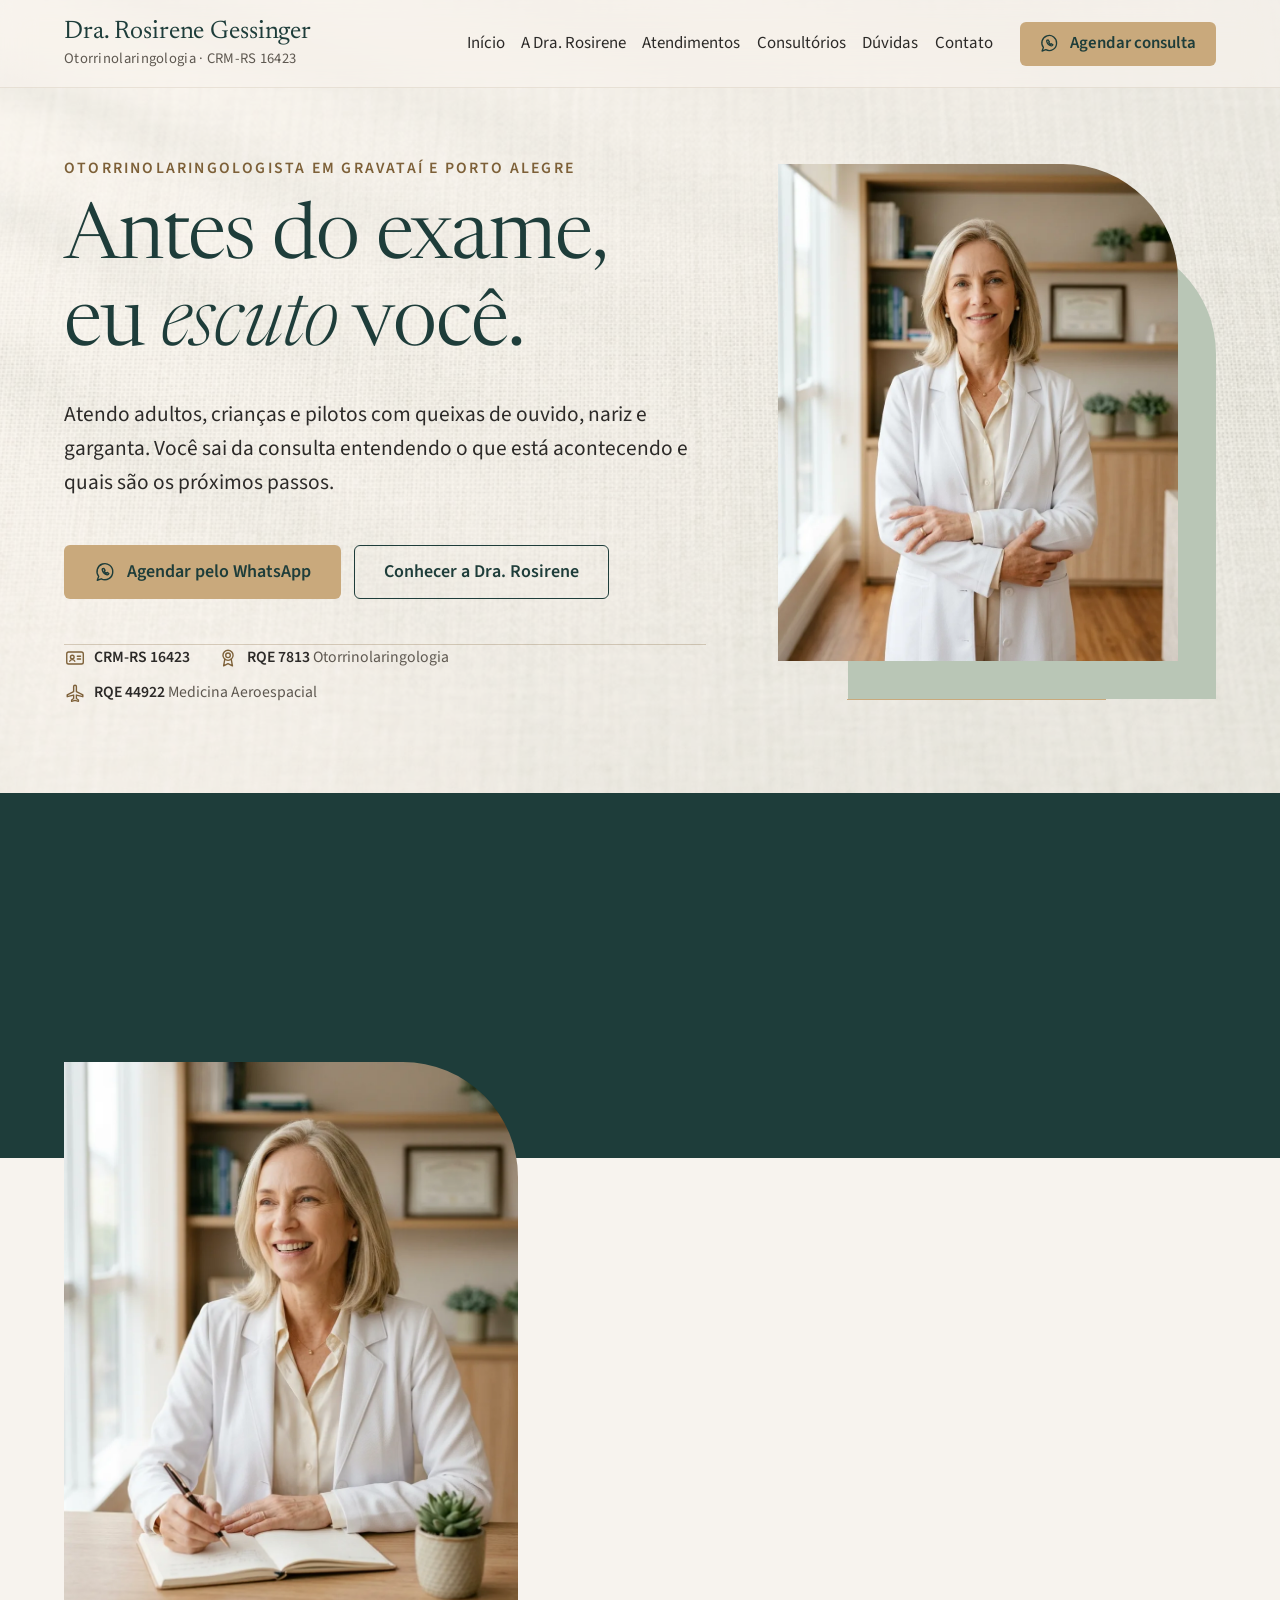
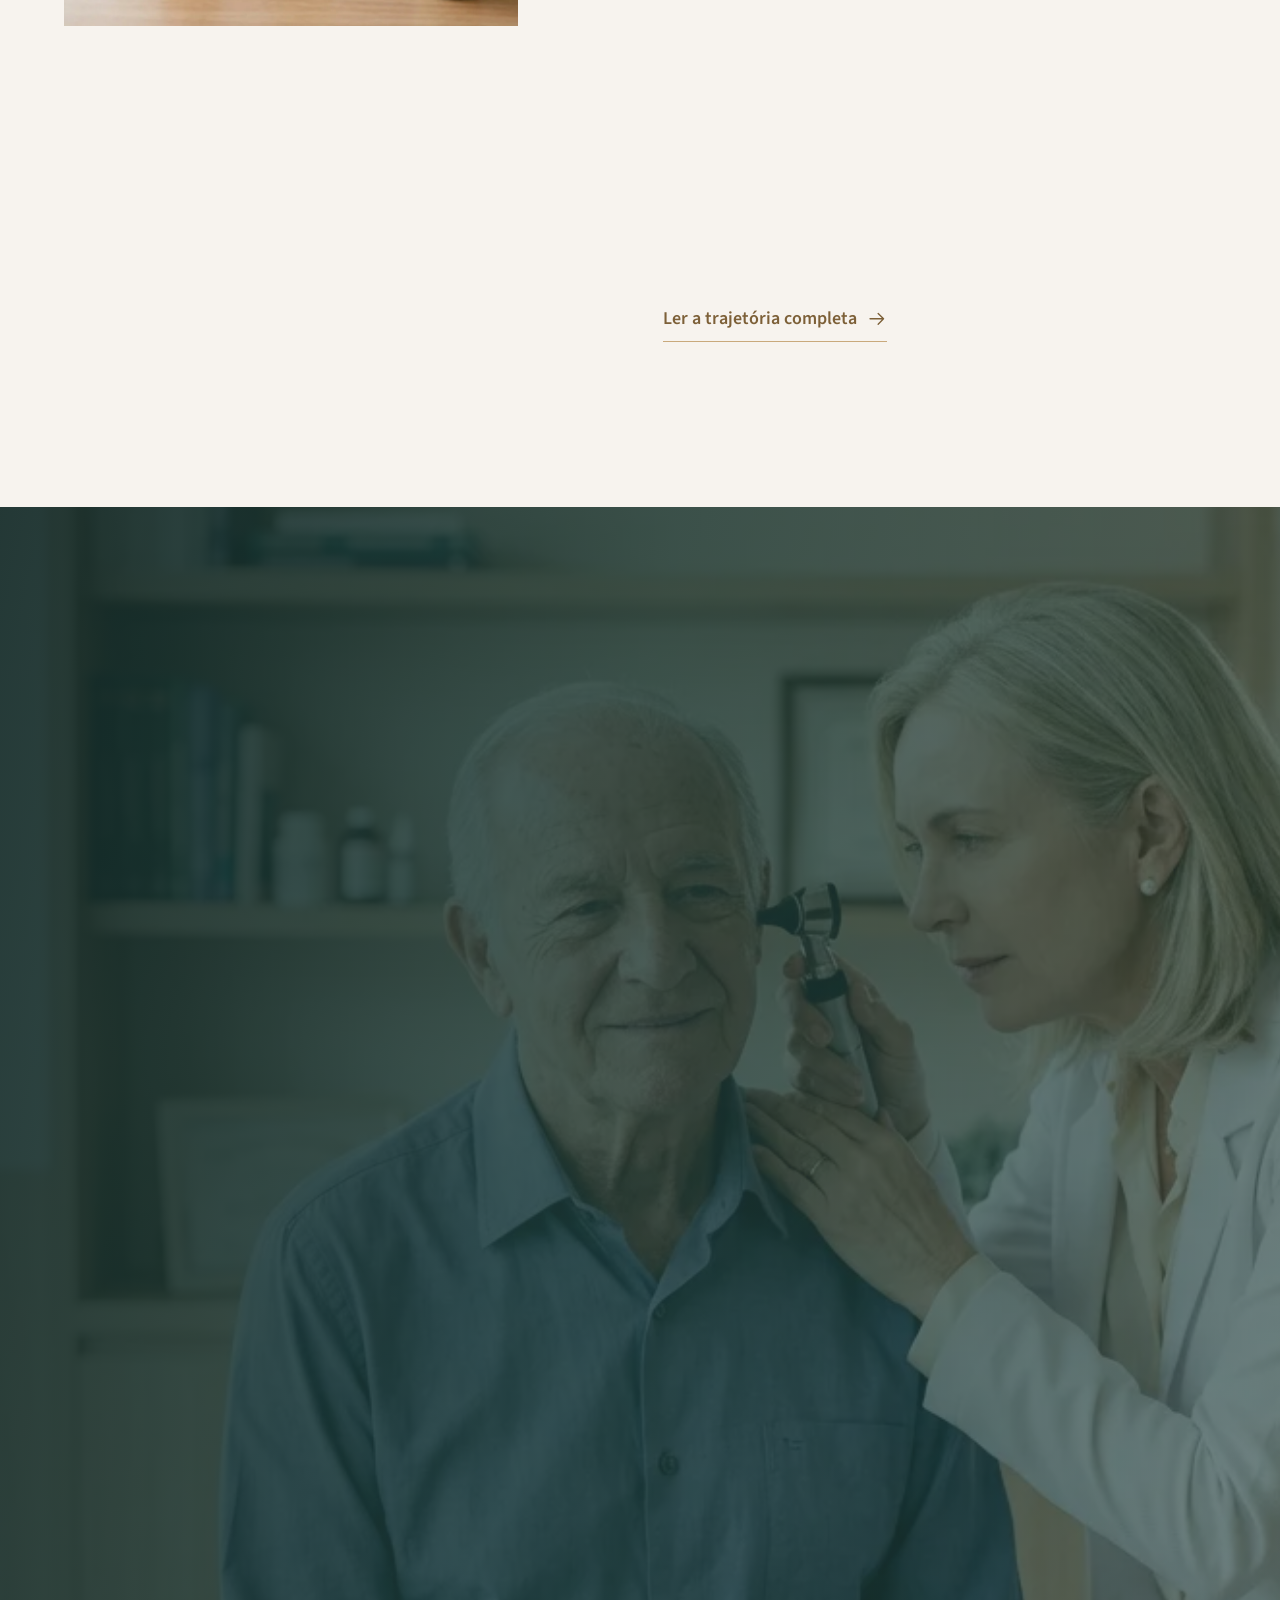
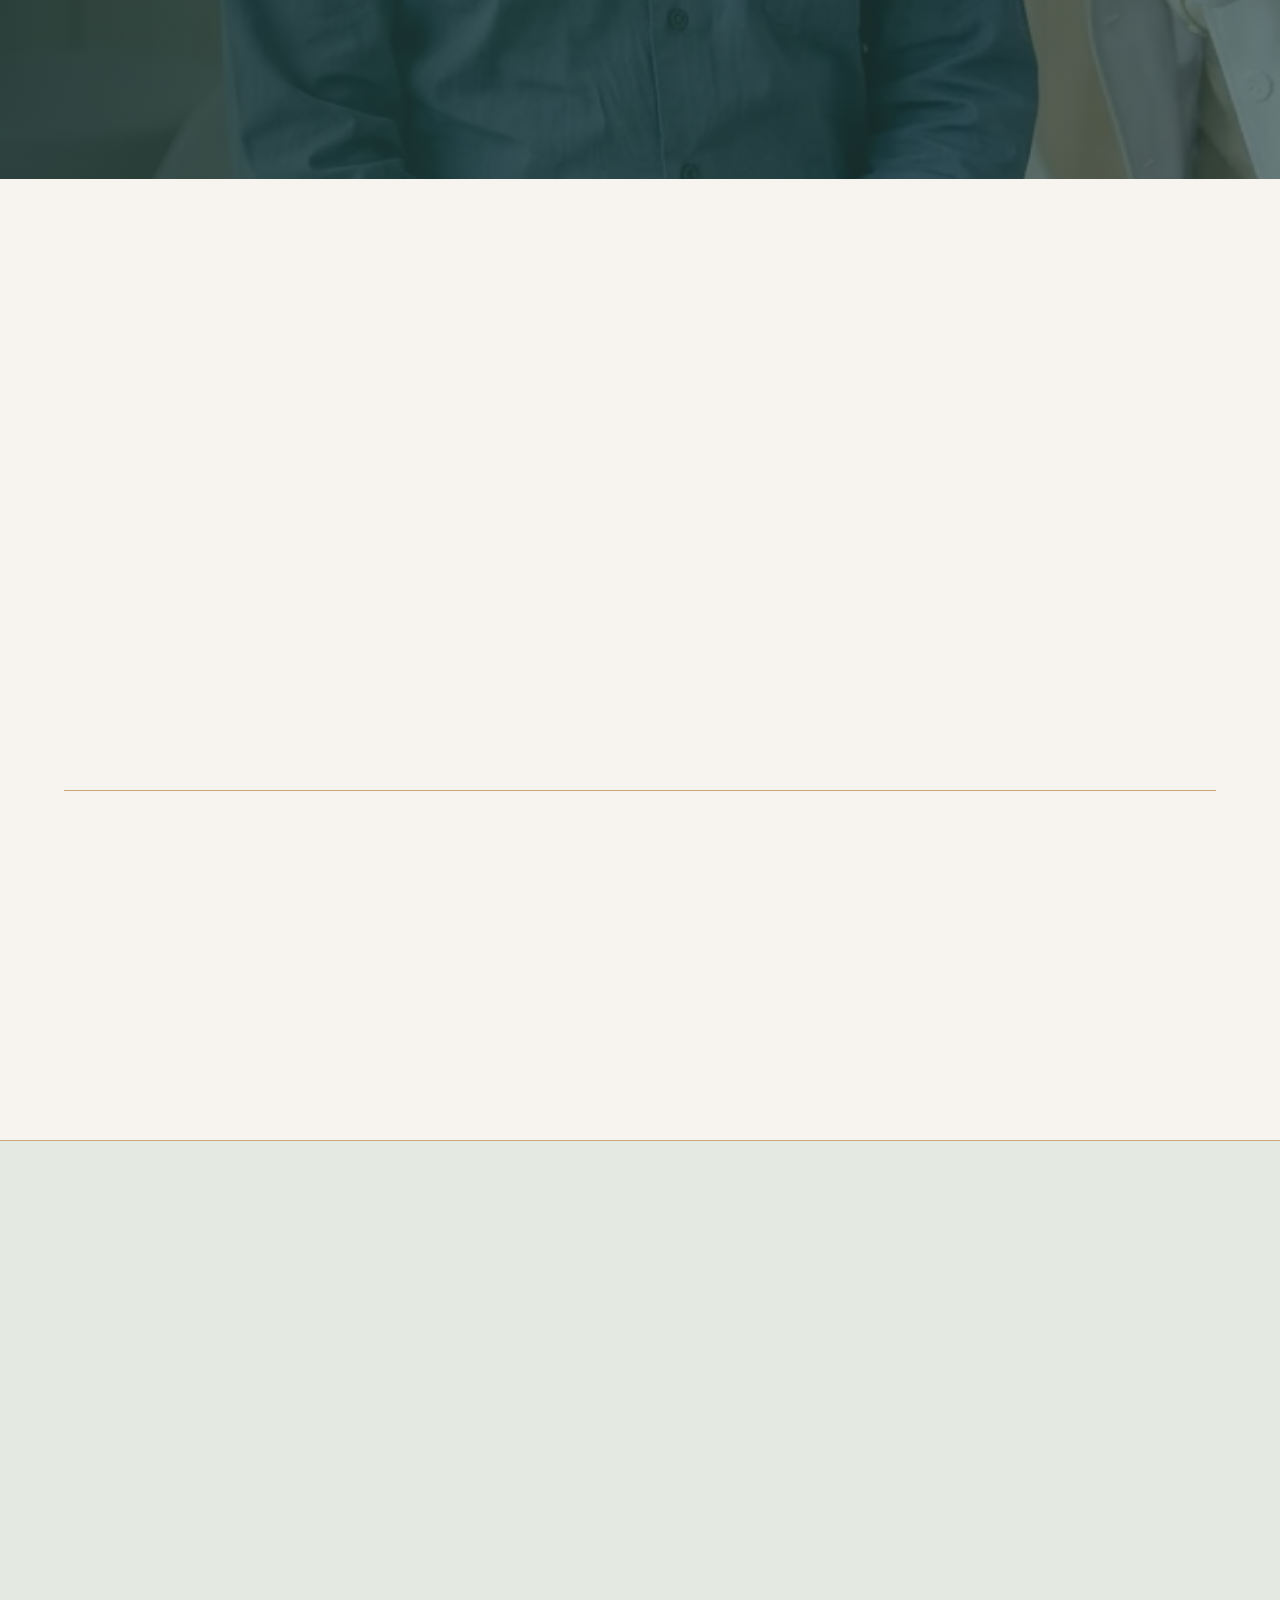
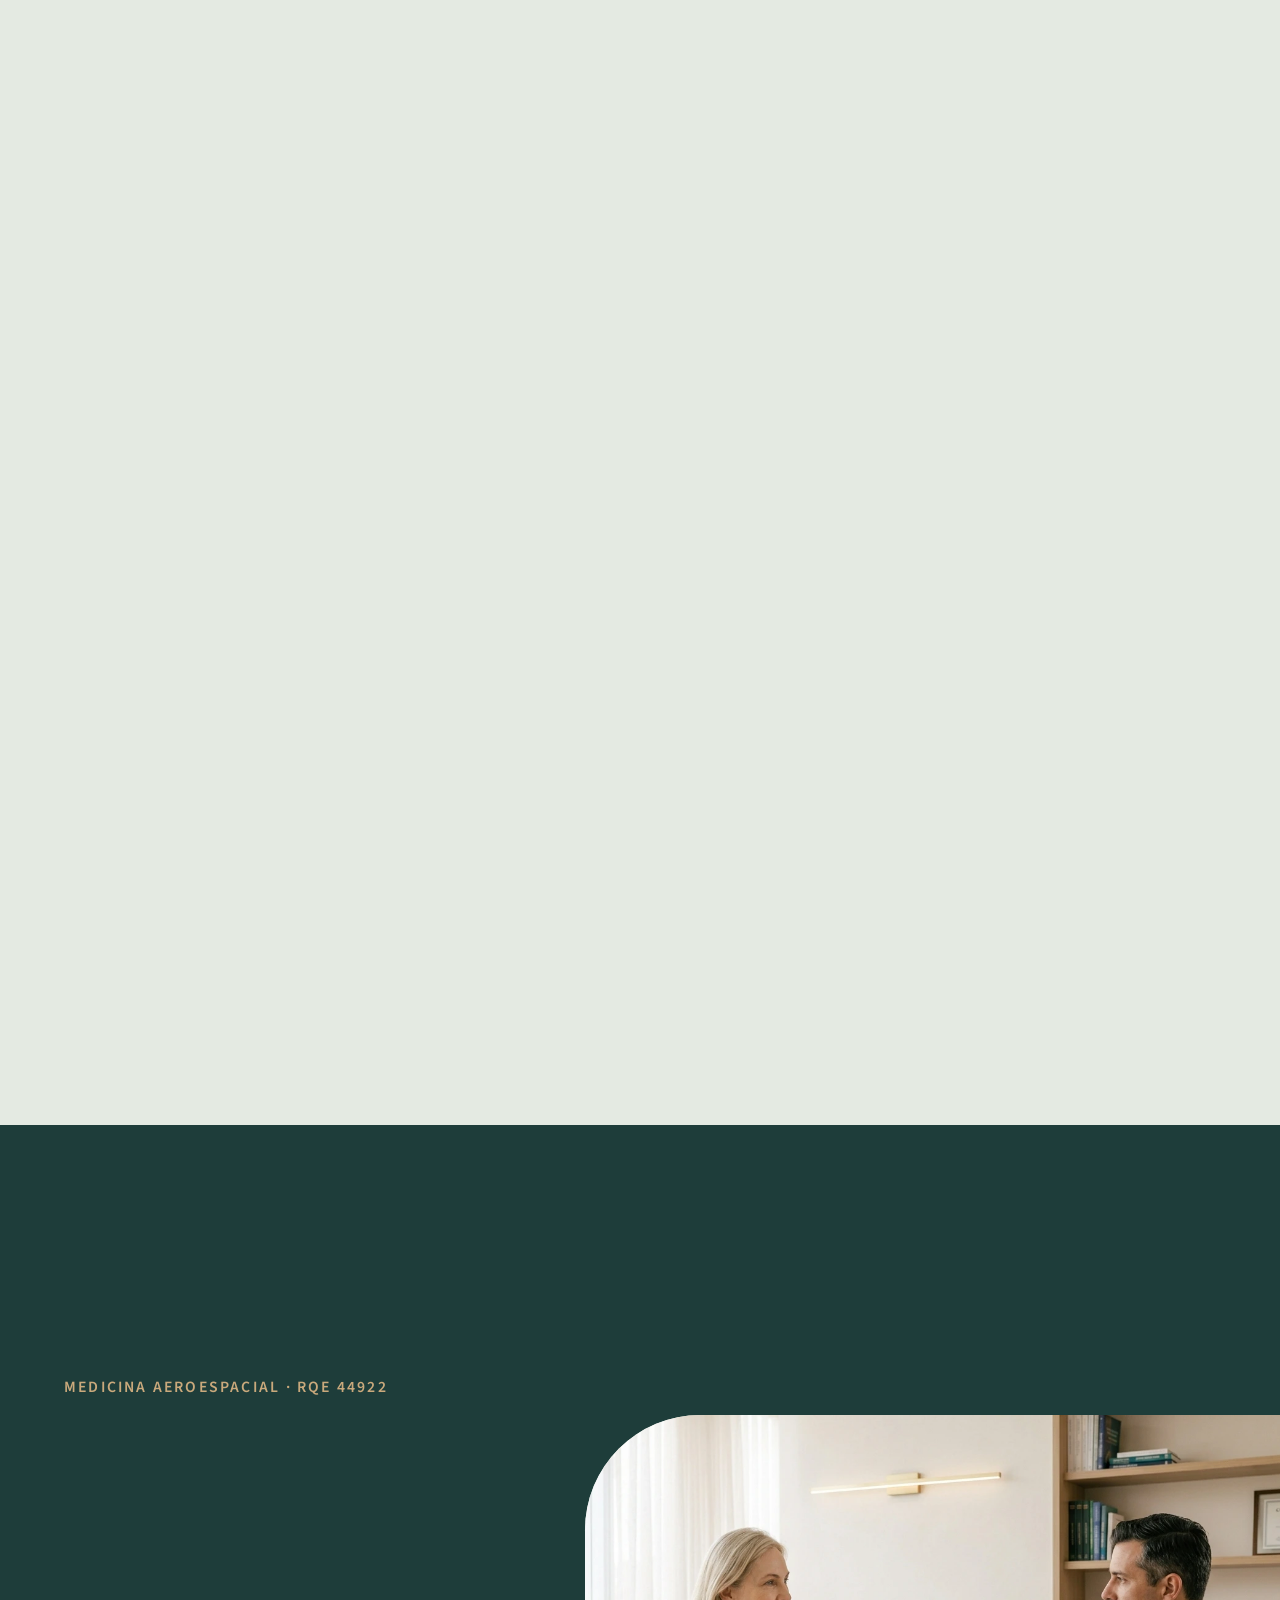
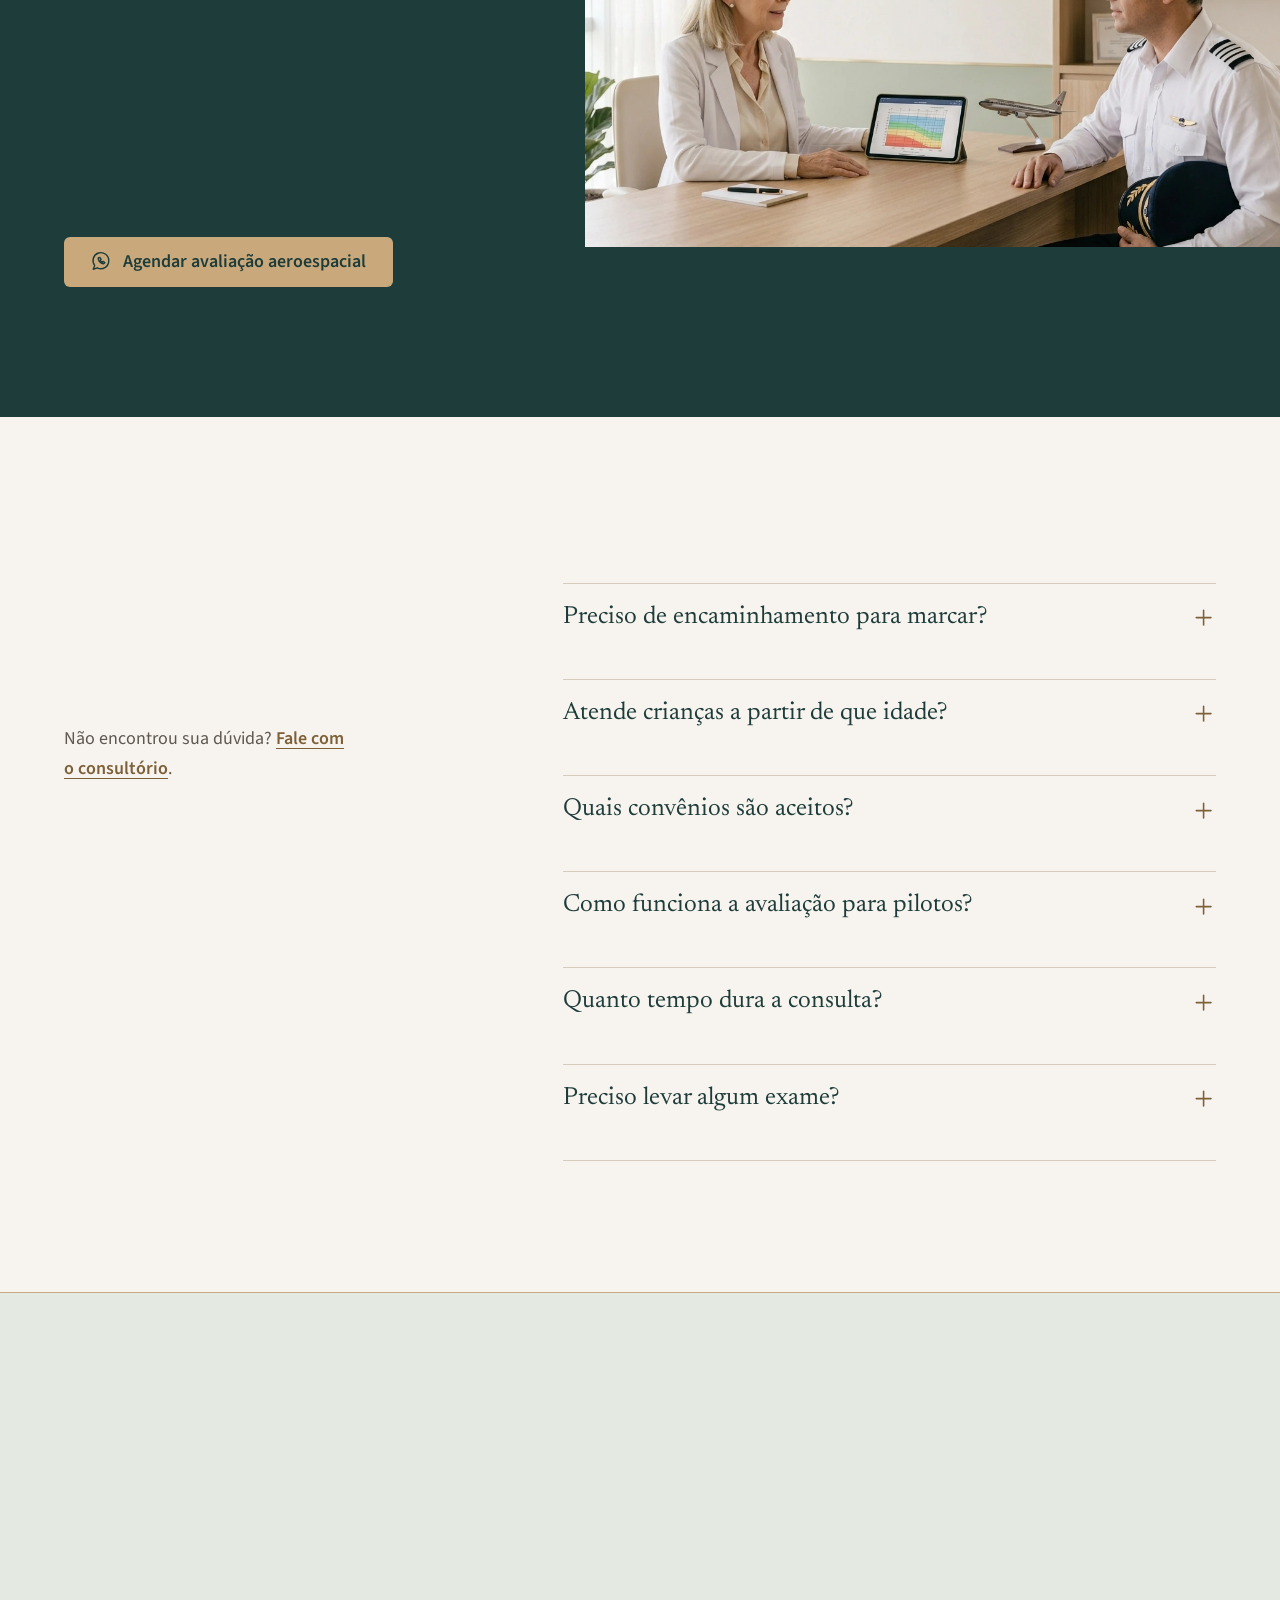
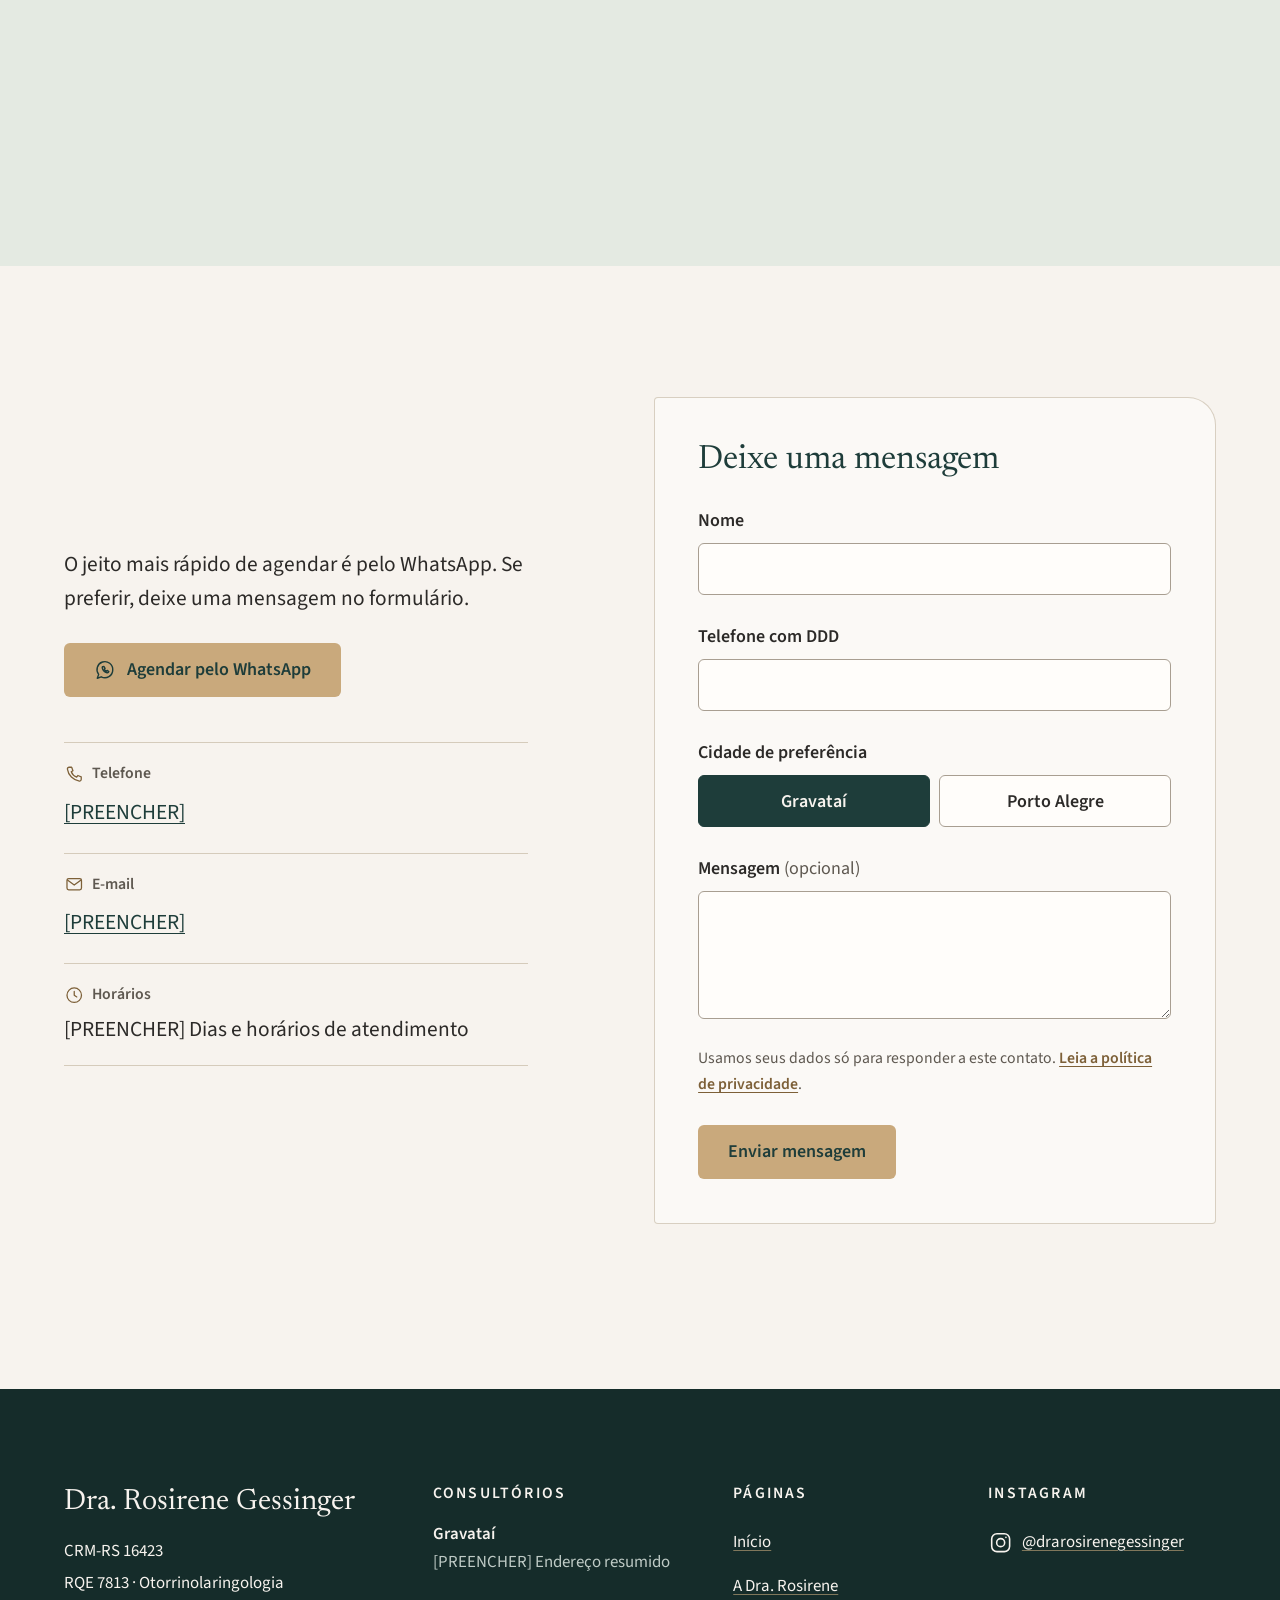
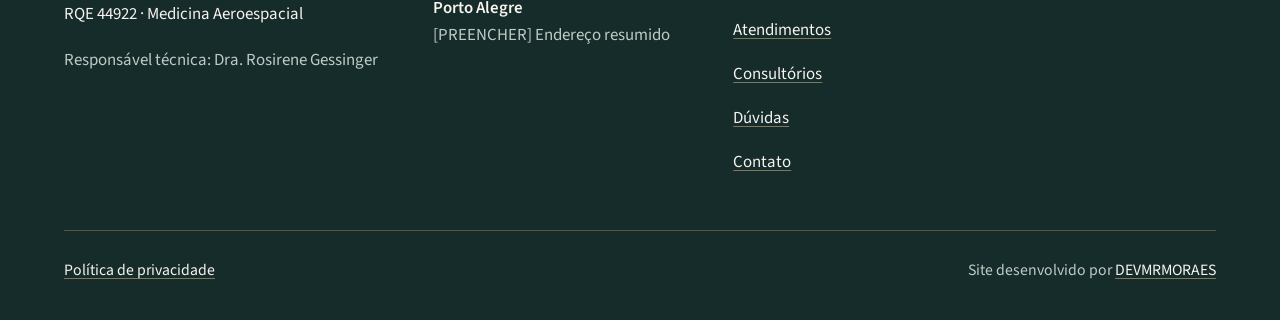
==== index.html @ 9854fa16 "fase 2: home completa sem efeitos Co-Authored-By: Claude Opus 5.5 <noreply@anthropic.com>" ====
<!doctype html>
<html lang="pt-BR">
<head>
  <meta charset="utf-8">
  <meta name="viewport" content="width=device-width, initial-scale=1">
  <title>Dra. Rosirene Gessinger, otorrino em Gravataí e Porto Alegre</title>
  <meta name="description" content="Otorrinolaringologista em Gravataí e Porto Alegre. Atendo adultos e crianças com queixas de ouvido, nariz e garganta, além de pilotos. CRM-RS 16423.">
  <link rel="canonical" href="https://[PREENCHER-DOMINIO]/">
  <meta name="theme-color" content="#1E3D3A">

  <meta property="og:type" content="website">
  <meta property="og:locale" content="pt_BR">
  <meta property="og:site_name" content="Dra. Rosirene Gessinger">
  <meta property="og:title" content="Dra. Rosirene Gessinger, otorrinolaringologista">
  <meta property="og:description" content="Consultórios em Gravataí e Porto Alegre. Adultos, crianças e avaliação de pilotos e tripulantes.">
  <meta property="og:url" content="https://[PREENCHER-DOMINIO]/">
  <meta property="og:image" content="https://[PREENCHER-DOMINIO]/assets/img/og-image.jpg">
  <meta property="og:image:width" content="1424">
  <meta property="og:image:height" content="752">
  <meta name="twitter:card" content="summary_large_image">

  <link rel="icon" href="assets/img/favicon.svg" type="image/svg+xml">

  <link rel="preconnect" href="https://fonts.googleapis.com">
  <link rel="preconnect" href="https://fonts.gstatic.com" crossorigin>
  <link rel="stylesheet" href="https://fonts.googleapis.com/css2?family=Newsreader:ital,opsz,wght@0,6..72,300..500;1,6..72,300..500&family=Source+Sans+3:wght@400;600&display=swap">

  <link rel="preload" as="image" href="assets/img/hero-dra.webp" type="image/webp" fetchpriority="high">

  <link rel="stylesheet" href="assets/css/tokens.css">
  <link rel="stylesheet" href="assets/css/base.css">
  <link rel="stylesheet" href="assets/css/components.css">
  <link rel="stylesheet" href="assets/css/pages.css">

  <script>document.documentElement.classList.add('js');</script>
  <script src="assets/js/main.js" defer></script>
  <script src="assets/js/effects.js" defer></script>

  <script type="application/ld+json">
  {
    "@context": "https://schema.org",
    "@type": "Physician",
    "name": "Dra. Rosirene Gessinger",
    "description": "Médica otorrinolaringologista com consultórios em Gravataí e Porto Alegre (RS). Atende adultos e crianças e faz avaliação otorrinolaringológica de pilotos e tripulantes.",
    "url": "https://[PREENCHER-DOMINIO]/",
    "image": "https://[PREENCHER-DOMINIO]/assets/img/og-image.jpg",
    "telephone": "[PREENCHER]",
    "medicalSpecialty": "https://schema.org/Otolaryngologic",
    "knowsAbout": ["Otorrinolaringologia", "Medicina Aeroespacial"],
    "identifier": [
      { "@type": "PropertyValue", "propertyID": "CRM-RS", "value": "16423" },
      { "@type": "PropertyValue", "propertyID": "RQE Otorrinolaringologia", "value": "7813" },
      { "@type": "PropertyValue", "propertyID": "RQE Medicina Aeroespacial", "value": "44922" }
    ],
    "address": [
      {
        "@type": "PostalAddress",
        "streetAddress": "[PREENCHER]",
        "addressLocality": "Gravataí",
        "addressRegion": "RS",
        "postalCode": "[PREENCHER]",
        "addressCountry": "BR"
      },
      {
        "@type": "PostalAddress",
        "streetAddress": "[PREENCHER]",
        "addressLocality": "Porto Alegre",
        "addressRegion": "RS",
        "postalCode": "[PREENCHER]",
        "addressCountry": "BR"
      }
    ],
    "sameAs": ["https://www.instagram.com/drarosirenegessinger/"]
  }
  </script>
</head>
<body>
  <svg xmlns="http://www.w3.org/2000/svg" hidden>
    <symbol id="i-whatsapp" viewBox="0 0 24 24"><path d="M20 11.6a8.4 8.4 0 0 1-12.3 7.4L3.5 20.5l1.5-4.1A8.4 8.4 0 1 1 20 11.6Z"/><path d="M9.3 8.1c-.4.3-.6.9-.5 1.4.5 2.4 2.7 4.6 5.1 5.1.5.1 1.1-.1 1.4-.5l.5-.6-1.8-1.3-.9.7a3.8 3.8 0 0 1-2-2l.7-.9L10.5 8Z"/></symbol>
    <symbol id="i-arrow" viewBox="0 0 24 24"><path d="M4.5 12h15M13.5 6l6 6-6 6"/></symbol>
    <symbol id="i-arrow-up" viewBox="0 0 24 24"><path d="M12 19.5v-15M6 10.5l6-6 6 6"/></symbol>
    <symbol id="i-menu" viewBox="0 0 24 24"><path d="M3.5 8.5h17M3.5 15.5h17"/></symbol>
    <symbol id="i-close" viewBox="0 0 24 24"><path d="M6 6l12 12M18 6 6 18"/></symbol>
    <symbol id="i-plus" viewBox="0 0 24 24"><path d="M12 5v14M5 12h14"/></symbol>
    <symbol id="i-pin" viewBox="0 0 24 24"><path d="M12 21s-6.5-5.8-6.5-11A6.5 6.5 0 0 1 18.5 10c0 5.2-6.5 11-6.5 11Z"/><circle cx="12" cy="10" r="2.3"/></symbol>
    <symbol id="i-clock" viewBox="0 0 24 24"><circle cx="12" cy="12" r="8.5"/><path d="M12 7.5V12l3 2"/></symbol>
    <symbol id="i-phone" viewBox="0 0 24 24"><path d="M6 3.8h3l1.5 4-2 1.4a11 11 0 0 0 6.3 6.3l1.4-2 4 1.5v3a2 2 0 0 1-2.2 2A16.5 16.5 0 0 1 4 6a2 2 0 0 1 2-2.2Z"/></symbol>
    <symbol id="i-mail" viewBox="0 0 24 24"><rect x="3.5" y="5.5" width="17" height="13" rx="2"/><path d="m4 7 8 6 8-6"/></symbol>
    <symbol id="i-instagram" viewBox="0 0 24 24"><rect x="3.5" y="3.5" width="17" height="17" rx="5"/><circle cx="12" cy="12" r="3.8"/><path d="M17 7h.01"/></symbol>
    <symbol id="i-id" viewBox="0 0 24 24"><rect x="3" y="5.5" width="18" height="13" rx="2"/><circle cx="9" cy="11" r="2"/><path d="M6.2 15.5c.6-1.2 1.6-1.8 2.8-1.8s2.2.6 2.8 1.8M14.5 10h3.5M14.5 13h3.5"/></symbol>
    <symbol id="i-seal" viewBox="0 0 24 24"><circle cx="12" cy="9" r="5.5"/><circle cx="12" cy="9" r="2.5"/><path d="m8.5 13.3-1.3 7.2 4.8-2.4 4.8 2.4-1.3-7.2"/></symbol>
    <symbol id="i-plane" viewBox="0 0 24 24"><path d="M10.5 10.5V5a1.5 1.5 0 0 1 3 0v5.5l7 3.5v2l-7-1.8v3.8l2.2 1.6V21L12 20l-3.7 1v-1.4l2.2-1.6v-3.8l-7 1.8v-2Z"/></symbol>
    <symbol id="i-adult" viewBox="0 0 24 24"><path d="M15 3.5a6.5 6.5 0 0 0-6.5 6.5v.6L6.5 14h2v2.8a2 2 0 0 0 2 2h2v2"/><path d="M15 3.5a6 6 0 0 1 3.5 10.8v6.2"/><path d="M11.5 12.2c.6.4 1.3.4 1.8 0"/></symbol>
    <symbol id="i-child" viewBox="0 0 24 24"><circle cx="9" cy="8.5" r="3"/><path d="M3.8 20.5c0-3.2 2.3-5.7 5.2-5.7s5.2 2.5 5.2 5.7"/><path d="M17.5 4.2a2.6 2.6 0 0 1 2.6 2.6c0 1.9-2.6 3.9-2.6 3.9s-2.6-2-2.6-3.9a2.6 2.6 0 0 1 2.6-2.6Z"/><path d="M17.5 10.7c-.4 1.4.4 2.6 0 4"/></symbol>
    <symbol id="i-ear" viewBox="0 0 24 24"><path d="M7 9.5a5 5 0 0 1 10 0c0 2.6-1.7 3.7-2.7 4.7-.8.8-1.1 1.6-1.1 2.6a3 3 0 0 1-5.4 1.8"/><path d="M9.7 10a2.3 2.3 0 0 1 4.6 0c0 1.1-.9 1.6-1.6 2.1"/><path d="M19.5 7.5a7 7 0 0 1 0 5M21.3 5.8a10 10 0 0 1 0 8.4"/></symbol>
    <symbol id="i-moon" viewBox="0 0 24 24"><path d="M19.5 14.8A7.8 7.8 0 1 1 9.2 4.5a6.3 6.3 0 0 0 10.3 10.3Z"/><path d="M14.5 3.5h3.5l-3.5 4h3.5"/></symbol>
    <symbol id="i-spiral" viewBox="0 0 24 24"><path d="M12.6 12.3a.9.9 0 1 0-1.2-1 2.4 2.4 0 1 0 3.1-2.6 4.3 4.3 0 1 0 3.3 5.4 6.6 6.6 0 1 1-6.2-8.8"/></symbol>
    <symbol id="i-check" viewBox="0 0 24 24"><path d="m5 12.5 4.5 4.5L19 7.5"/></symbol>
  </svg>

  <a class="skip-link" href="#conteudo">Pular para o conteúdo</a>

  <!-- [PREENCHER] Número do WhatsApp: troque "55DDDNUMERO" em todos os links (DDI 55 + DDD + número, só algarismos). -->
  <header class="site-header" data-header>
    <div class="container site-header__inner">
      <a class="brand" href="#inicio">
        <span class="brand__name">Dra. Rosirene Gessinger</span>
        <span class="brand__meta"><span>Otorrinolaringologia</span><span class="brand__sep"> · </span><span>CRM-RS 16423</span></span>
      </a>

      <nav class="site-nav" aria-label="Principal">
        <ul class="site-nav__list">
          <li><a class="site-nav__link" href="#inicio">Início</a></li>
          <li><a class="site-nav__link" href="#sobre">A Dra. Rosirene</a></li>
          <li><a class="site-nav__link" href="#atendimentos">Atendimentos</a></li>
          <li><a class="site-nav__link" href="#consultorios">Consultórios</a></li>
          <li><a class="site-nav__link" href="#duvidas">Dúvidas</a></li>
          <li><a class="site-nav__link" href="#contato">Contato</a></li>
        </ul>
      </nav>

      <a class="btn btn--primary btn--sm site-header__cta" href="https://wa.me/55DDDNUMERO?text=Ol%C3%A1!%20Vim%20pelo%20site%20da%20Dra.%20Rosirene%20e%20gostaria%20de%20agendar%20uma%20consulta." target="_blank" rel="noopener">
        <svg class="icon" aria-hidden="true"><use href="#i-whatsapp"/></svg>
        Agendar consulta
        <span class="visually-hidden">(abre o WhatsApp)</span>
      </a>

      <button class="menu-toggle" type="button" aria-expanded="false" aria-controls="menu-mobile" data-menu-open>
        <svg class="icon" aria-hidden="true"><use href="#i-menu"/></svg>
        <span class="menu-toggle__label">Menu</span>
      </button>
    </div>
  </header>

  <div class="mobile-menu" id="menu-mobile" role="dialog" aria-modal="true" aria-label="Menu" data-menu hidden>
    <div class="mobile-menu__overlay" data-menu-close></div>
    <div class="mobile-menu__panel glass">
      <button class="mobile-menu__close" type="button" data-menu-close>
        <svg class="icon" aria-hidden="true"><use href="#i-close"/></svg>
        <span>Fechar</span>
      </button>
      <nav aria-label="Principal no celular">
        <ul class="mobile-menu__list">
          <li><a href="#inicio">Início</a></li>
          <li><a href="#sobre">A Dra. Rosirene</a></li>
          <li><a href="#atendimentos">Atendimentos</a></li>
          <li><a href="#consultorios">Consultórios</a></li>
          <li><a href="#duvidas">Dúvidas</a></li>
          <li><a href="#contato">Contato</a></li>
        </ul>
      </nav>
      <a class="btn btn--primary mobile-menu__cta" href="https://wa.me/55DDDNUMERO?text=Ol%C3%A1!%20Vim%20pelo%20site%20da%20Dra.%20Rosirene%20e%20gostaria%20de%20agendar%20uma%20consulta." target="_blank" rel="noopener">
        <svg class="icon" aria-hidden="true"><use href="#i-whatsapp"/></svg>
        Agendar consulta
        <span class="visually-hidden">(abre o WhatsApp)</span>
      </a>
      <p class="mobile-menu__creds">CRM-RS 16423 · RQE 7813 · RQE 44922</p>
    </div>
  </div>

  <main id="conteudo">
    <section class="hero" id="inicio" data-section>
      <div class="hero__texture" data-parallax="0.08" aria-hidden="true"></div>
      <div class="container hero__grid">
        <div class="hero__text">
          <p class="eyebrow">Otorrinolaringologista em Gravataí e Porto Alegre</p>
          <h1>Antes do exame, eu <em>escuto</em> você.</h1>
          <p class="lead hero__intro">Atendo adultos, crianças e pilotos com queixas de ouvido, nariz e garganta. Você sai da consulta entendendo o que está acontecendo e quais são os próximos passos.</p>
          <div class="hero__actions">
            <a class="btn btn--primary btn--lg" href="https://wa.me/55DDDNUMERO?text=Ol%C3%A1!%20Vim%20pelo%20site%20da%20Dra.%20Rosirene%20e%20gostaria%20de%20agendar%20uma%20consulta." target="_blank" rel="noopener">
              <svg class="icon" aria-hidden="true"><use href="#i-whatsapp"/></svg>
              Agendar pelo WhatsApp
              <span class="visually-hidden">(abre o WhatsApp)</span>
            </a>
            <a class="btn btn--outline btn--lg" href="#sobre">Conhecer a Dra. Rosirene</a>
          </div>
          <ul class="credentials" aria-label="Registros profissionais">
            <li><svg class="icon" aria-hidden="true"><use href="#i-id"/></svg><span><strong>CRM-RS 16423</strong></span></li>
            <li><svg class="icon" aria-hidden="true"><use href="#i-seal"/></svg><span><strong>RQE 7813</strong> Otorrinolaringologia</span></li>
            <li><svg class="icon" aria-hidden="true"><use href="#i-plane"/></svg><span><strong>RQE 44922</strong> Medicina Aeroespacial</span></li>
          </ul>
        </div>

        <div class="hero__visual">
          <div class="hero__block" data-parallax="0.18" aria-hidden="true"></div>
          <!-- hero-dra.webp / .jpg · 928×1152 -->
          <figure class="hero__photo media" data-parallax="0.12">
            <picture>
              <source srcset="assets/img/hero-dra.webp" type="image/webp">
              <img src="assets/img/hero-dra.jpg" alt="Dra. Rosirene Gessinger de jaleco branco, braços cruzados e sorrindo, diante da estante do consultório" width="928" height="1152" fetchpriority="high" decoding="async">
            </picture>
          </figure>
        </div>
      </div>
    </section>

    <section class="trust on-dark" aria-label="A Dra. Rosirene em números">
      <ul class="container trust__list">
        <li class="trust__item reveal">
          <!-- [CONFIRMAR] anos de prática clínica -->
          <span class="trust__number" aria-hidden="true"><span data-count-to="30">30</span>+</span>
          <span class="trust__label"><span class="visually-hidden">Mais de 30 </span>anos de prática clínica</span>
        </li>
        <li class="trust__item reveal">
          <span class="trust__number">2</span>
          <span class="trust__label">consultórios, em Gravataí e Porto Alegre</span>
        </li>
        <li class="trust__item reveal">
          <span class="trust__number">2</span>
          <span class="trust__label">especialidades com RQE: Otorrinolaringologia e Medicina Aeroespacial</span>
        </li>
        <li class="trust__item reveal">
          <span class="trust__number trust__number--word">Adultos e crianças</span>
          <span class="trust__label">Atendimento em todas as idades</span>
        </li>
      </ul>
    </section>

    <section class="about" id="sobre" data-section aria-labelledby="sobre-titulo">
      <div class="container about__grid">
        <!-- sobre-dra.webp / .jpg · 928×1152 -->
        <figure class="about__photo media">
          <picture>
            <source srcset="assets/img/sobre-dra.webp" type="image/webp">
            <img src="assets/img/sobre-dra.jpg" alt="Dra. Rosirene sorrindo, sentada à mesa do consultório com um caderno aberto" width="928" height="1152" loading="lazy" decoding="async">
          </picture>
        </figure>

        <div class="about__text">
          <h2 id="sobre-titulo" class="reveal">Quem vai cuidar de <em>você</em></h2>
          <p class="reveal">Lorem ipsum dolor sit amet, consectetur adipiscing elit. Integer posuere erat a ante venenatis dapibus posuere velit aliquet. Donec ullamcorper nulla non metus auctor fringilla, vestibulum id ligula porta felis euismod semper.</p>
          <p class="reveal">Cras mattis consectetur purus sit amet fermentum. Maecenas faucibus mollis interdum. Nullam quis risus eget urna mollis ornare vel eu leo, aenean lacinia bibendum nulla sed consectetur.</p>
          <blockquote class="quote reveal">
            <p>Gosto de encerrar a consulta só quando a pessoa entendeu tudo. Se precisar, explico de novo.</p>
            <footer>Dra. Rosirene Gessinger</footer>
          </blockquote>
          <a class="link-arrow" href="sobre.html">
            Ler a trajetória completa
            <svg class="icon" aria-hidden="true"><use href="#i-arrow"/></svg>
          </a>
        </div>
      </div>
    </section>

    <section class="services on-dark" id="atendimentos" data-section aria-labelledby="atendimentos-titulo">
      <div class="services__bg" aria-hidden="true">
        <!-- consulta-atendimento.webp / .jpg · 1312×816 -->
        <picture data-parallax="0.15">
          <source srcset="assets/img/consulta-atendimento.webp" type="image/webp">
          <img src="assets/img/consulta-atendimento.jpg" alt="" width="1312" height="816" loading="lazy" decoding="async">
        </picture>
      </div>

      <div class="container services__grid">
        <header class="services__intro reveal">
          <h2 id="atendimentos-titulo">O que eu atendo</h2>
          <p class="lead">Ouvido, nariz e garganta em todas as idades, e a avaliação de quem trabalha voando.</p>
          <a class="link-arrow" href="atendimentos.html">
            Ver todos os atendimentos
            <svg class="icon" aria-hidden="true"><use href="#i-arrow"/></svg>
          </a>
        </header>

        <article class="service-card service-card--adult glass glass--strong reveal">
          <svg class="icon service-card__icon" aria-hidden="true"><use href="#i-adult"/></svg>
          <h3>Otorrinolaringologia adulto</h3>
          <p>Sinusite, rinite, garganta que inflama sempre, rouquidão que não passa.</p>
          <a class="service-card__link" href="atendimentos.html#adulto">Ler mais<span class="visually-hidden"> sobre otorrinolaringologia adulto</span></a>
        </article>

        <article class="service-card service-card--child glass glass--strong reveal">
          <svg class="icon service-card__icon" aria-hidden="true"><use href="#i-child"/></svg>
          <h3>Otorrinolaringologia infantil</h3>
          <p>Otite de repetição, adenoide, amígdalas e a criança que respira pela boca.</p>
          <a class="service-card__link" href="atendimentos.html#infantil">Ler mais<span class="visually-hidden"> sobre otorrinolaringologia infantil</span></a>
        </article>

        <article class="service-card service-card--hearing glass glass--strong reveal">
          <svg class="icon service-card__icon" aria-hidden="true"><use href="#i-ear"/></svg>
          <h3>Audição e zumbido</h3>
          <p>Quando a TV precisa ficar mais alta ou o chiado no ouvido não deixa dormir.</p>
          <a class="service-card__link" href="atendimentos.html#audicao">Ler mais<span class="visually-hidden"> sobre audição e zumbido</span></a>
        </article>

        <article class="service-card service-card--sleep glass glass--strong reveal">
          <svg class="icon service-card__icon" aria-hidden="true"><use href="#i-moon"/></svg>
          <h3>Ronco e sono</h3>
          <p>Ronco que incomoda quem dorme ao lado e pausas na respiração durante a noite.</p>
          <a class="service-card__link" href="atendimentos.html#ronco">Ler mais<span class="visually-hidden"> sobre ronco e sono</span></a>
        </article>

        <article class="service-card service-card--dizzy glass glass--strong reveal">
          <svg class="icon service-card__icon" aria-hidden="true"><use href="#i-spiral"/></svg>
          <h3>Tontura e labirintite</h3>
          <p>Tontura ao levantar, desequilíbrio e crises de vertigem.</p>
          <a class="service-card__link" href="atendimentos.html#tontura">Ler mais<span class="visually-hidden"> sobre tontura e labirintite</span></a>
        </article>

        <article class="service-card service-card--aero glass glass--strong reveal">
          <svg class="icon service-card__icon" aria-hidden="true"><use href="#i-plane"/></svg>
          <h3>Medicina Aeroespacial</h3>
          <p>Avaliação otorrinolaringológica de pilotos e tripulantes.</p>
          <a class="service-card__link" href="atendimentos.html#aeroespacial">Ler mais<span class="visually-hidden"> sobre Medicina Aeroespacial</span></a>
        </article>
      </div>
    </section>

    <section class="visit" id="consulta" aria-labelledby="consulta-titulo">
      <div class="container visit__top">
        <div class="visit__intro reveal">
          <h2 id="consulta-titulo">Como é a consulta</h2>
          <p class="lead">Do primeiro minuto ao retorno, você sabe o que está acontecendo.</p>
        </div>
        <!-- consulta-crianca.webp / .jpg · 1312×816 -->
        <figure class="visit__photo reveal">
          <div class="media visit__media">
            <picture>
              <source srcset="assets/img/consulta-crianca.webp" type="image/webp">
              <img src="assets/img/consulta-crianca.jpg" alt="Dra. Rosirene examina com o otoscópio uma menina sentada na maca, com a mãe ao lado" width="1312" height="816" loading="lazy" decoding="async">
            </picture>
          </div>
          <figcaption>Nas consultas de crianças, a família fica junto o tempo todo.</figcaption>
        </figure>
      </div>

      <ol class="container timeline">
        <li class="timeline__step reveal">
          <span class="timeline__num" aria-hidden="true">1</span>
          <h3>Você me conta o que sente</h3>
          <p>Sem pressa. Quando começou, o que piora, o que você já tentou.</p>
        </li>
        <li class="timeline__step reveal">
          <span class="timeline__num" aria-hidden="true">2</span>
          <h3>Exame com calma e explicação</h3>
          <p>Mostro o que estou vendo e explico cada etapa do exame.</p>
        </li>
        <li class="timeline__step reveal">
          <span class="timeline__num" aria-hidden="true">3</span>
          <h3>Plano de cuidado combinado com você</h3>
          <p>Decidimos juntos o tratamento, levando em conta a sua rotina.</p>
        </li>
        <li class="timeline__step reveal">
          <span class="timeline__num" aria-hidden="true">4</span>
          <h3>Acompanhamento</h3>
          <p>Marcamos o retorno, e você sabe como falar com o consultório se algo mudar.</p>
        </li>
      </ol>
    </section>

    <section class="offices" id="consultorios" data-section aria-labelledby="consultorios-titulo">
      <div class="container">
        <h2 id="consultorios-titulo" class="offices__title reveal">Onde eu atendo</h2>

        <div class="offices__grid">
          <article class="office reveal">
            <!-- consultorio-gravatai.webp / .jpg · 1264×848 -->
            <figure class="office__photo media">
              <picture>
                <source srcset="assets/img/consultorio-gravatai.webp" type="image/webp">
                <img src="assets/img/consultorio-gravatai.jpg" alt="Sala de espera do consultório de Gravataí, com duas poltronas verdes e estante de madeira clara" width="1264" height="848" loading="lazy" decoding="async">
              </picture>
            </figure>
            <div class="office__body">
              <h3>Gravataí</h3>
              <p class="office__district">Bairro [PREENCHER]</p>
              <dl class="office__info">
                <div>
                  <dt><svg class="icon" aria-hidden="true"><use href="#i-pin"/></svg>Endereço</dt>
                  <dd>[PREENCHER] Rua, número, sala · CEP</dd>
                </div>
                <div>
                  <dt><svg class="icon" aria-hidden="true"><use href="#i-clock"/></svg>Horários</dt>
                  <dd>[PREENCHER] Dias e horários de atendimento</dd>
                </div>
              </dl>
              <a class="btn btn--outline" href="https://www.google.com/maps/search/?api=1&amp;query=[PREENCHER]" target="_blank" rel="noopener">
                <svg class="icon" aria-hidden="true"><use href="#i-pin"/></svg>
                Ver no mapa
                <span class="visually-hidden">o consultório de Gravataí (abre o Google Maps)</span>
              </a>
              <div class="office__map">
                <span class="office__map-label" aria-hidden="true">Mapa do consultório de Gravataí</span>
                <!-- [PREENCHER] Google Maps > Compartilhar > Incorporar um mapa > copie só o endereço que está dentro de src="..." e cole no src abaixo. -->
                <iframe src="" title="Mapa do consultório de Gravataí" loading="lazy" referrerpolicy="no-referrer-when-downgrade"></iframe>
              </div>
            </div>
          </article>

          <article class="office office--offset reveal">
            <!-- consultorio-portoalegre.webp / .jpg · 1264×848 -->
            <figure class="office__photo media">
              <picture>
                <source srcset="assets/img/consultorio-portoalegre.webp" type="image/webp">
                <img src="assets/img/consultorio-portoalegre.jpg" alt="Recepção do consultório de Porto Alegre, com balcão curvo de madeira clara e corredor iluminado" width="1264" height="848" loading="lazy" decoding="async">
              </picture>
            </figure>
            <div class="office__body">
              <h3>Porto Alegre</h3>
              <p class="office__district">Bairro [PREENCHER]</p>
              <dl class="office__info">
                <div>
                  <dt><svg class="icon" aria-hidden="true"><use href="#i-pin"/></svg>Endereço</dt>
                  <dd>[PREENCHER] Rua, número, sala · CEP</dd>
                </div>
                <div>
                  <dt><svg class="icon" aria-hidden="true"><use href="#i-clock"/></svg>Horários</dt>
                  <dd>[PREENCHER] Dias e horários de atendimento</dd>
                </div>
              </dl>
              <a class="btn btn--outline" href="https://www.google.com/maps/search/?api=1&amp;query=[PREENCHER]" target="_blank" rel="noopener">
                <svg class="icon" aria-hidden="true"><use href="#i-pin"/></svg>
                Ver no mapa
                <span class="visually-hidden">o consultório de Porto Alegre (abre o Google Maps)</span>
              </a>
              <div class="office__map">
                <span class="office__map-label" aria-hidden="true">Mapa do consultório de Porto Alegre</span>
                <!-- [PREENCHER] Google Maps > Compartilhar > Incorporar um mapa > copie só o endereço que está dentro de src="..." e cole no src abaixo. -->
                <iframe src="" title="Mapa do consultório de Porto Alegre" loading="lazy" referrerpolicy="no-referrer-when-downgrade"></iframe>
              </div>
            </div>
          </article>
        </div>

        <div class="gallery glass glass--strong reveal">
          <h3 class="gallery__title">Por dentro do consultório</h3>
          <!-- consultorio-recepcao.webp / .jpg · 1312×816 -->
          <figure class="gallery__item">
            <div class="media gallery__media">
              <picture>
                <source srcset="assets/img/consultorio-recepcao.webp" type="image/webp">
                <img src="assets/img/consultorio-recepcao.jpg" alt="Mesa da recepção com vaso de flores brancas, tigela de cerâmica e sineta dourada" width="1312" height="816" loading="lazy" decoding="async">
              </picture>
            </div>
            <figcaption>Recepção</figcaption>
          </figure>
          <!-- consultorio-sala.webp / .jpg · 1312×816 -->
          <figure class="gallery__item">
            <div class="media gallery__media">
              <picture>
                <source srcset="assets/img/consultorio-sala.webp" type="image/webp">
                <img src="assets/img/consultorio-sala.jpg" alt="Sala de exames com cadeira reclinável, monitor e estante de madeira" width="1312" height="816" loading="lazy" decoding="async">
              </picture>
            </div>
            <figcaption>Sala de exames</figcaption>
          </figure>
        </div>
      </div>
    </section>

    <section class="aero on-dark" id="aeroespacial" aria-labelledby="aero-titulo">
      <div class="aero__grid">
        <div class="aero__text">
          <p class="eyebrow">Medicina Aeroespacial · RQE 44922</p>
          <h2 id="aero-titulo" class="reveal">Para quem trabalha <em>voando</em></h2>
          <p class="reveal">Lorem ipsum dolor sit amet, consectetur adipiscing elit. Sed posuere consectetur est at lobortis, donec sed odio dui. Aenean eu leo quam, pellentesque ornare sem lacinia quam venenatis vestibulum.</p>
          <p class="reveal">Vivamus sagittis lacus vel augue laoreet rutrum faucibus dolor auctor. Etiam porta sem malesuada magna mollis euismod.</p>
          <a class="btn btn--primary" href="https://wa.me/55DDDNUMERO?text=Ol%C3%A1!%20Vim%20pelo%20site%20da%20Dra.%20Rosirene%20e%20gostaria%20de%20agendar%20uma%20avalia%C3%A7%C3%A3o%20de%20Medicina%20Aeroespacial." target="_blank" rel="noopener">
            <svg class="icon" aria-hidden="true"><use href="#i-whatsapp"/></svg>
            Agendar avaliação aeroespacial
            <span class="visually-hidden">(abre o WhatsApp)</span>
          </a>
        </div>
        <!-- aeroespacial.webp / .jpg · 1312×816 -->
        <figure class="aero__photo media">
          <picture data-parallax="0.10">
            <source srcset="assets/img/aeroespacial.webp" type="image/webp">
            <img src="assets/img/aeroespacial.jpg" alt="Dra. Rosirene conversa com um piloto de uniforme à mesa do consultório, com um audiograma na tela do tablet" width="1312" height="816" loading="lazy" decoding="async">
          </picture>
        </figure>
      </div>
    </section>

    <section class="faq" id="duvidas" data-section aria-labelledby="duvidas-titulo">
      <div class="container faq__grid">
        <div class="faq__intro">
          <h2 id="duvidas-titulo" class="reveal">Dúvidas frequentes</h2>
          <p class="muted">Não encontrou sua dúvida? <a href="#contato">Fale com o consultório</a>.</p>
        </div>

        <div class="accordion" data-accordion>
          <div class="accordion__item">
            <h3 class="accordion__heading">
              <button class="accordion__trigger" type="button" id="faq-1-btn" aria-expanded="false" aria-controls="faq-1">
                <span>Preciso de encaminhamento para marcar?</span>
                <svg class="icon" aria-hidden="true"><use href="#i-plus"/></svg>
              </button>
            </h3>
            <div class="accordion__panel" id="faq-1" role="region" aria-labelledby="faq-1-btn">
              <div class="accordion__inner"><p>Lorem ipsum dolor sit amet, consectetur adipiscing elit. Nulla vitae elit libero, a pharetra augue. Donec id elit non mi porta gravida at eget metus.</p></div>
            </div>
          </div>

          <div class="accordion__item">
            <h3 class="accordion__heading">
              <button class="accordion__trigger" type="button" id="faq-2-btn" aria-expanded="false" aria-controls="faq-2">
                <span>Atende crianças a partir de que idade?</span>
                <svg class="icon" aria-hidden="true"><use href="#i-plus"/></svg>
              </button>
            </h3>
            <div class="accordion__panel" id="faq-2" role="region" aria-labelledby="faq-2-btn">
              <div class="accordion__inner"><p>Lorem ipsum dolor sit amet, consectetur adipiscing elit. Cras justo odio, dapibus ac facilisis in, egestas eget quam.</p></div>
            </div>
          </div>

          <div class="accordion__item">
            <h3 class="accordion__heading">
              <button class="accordion__trigger" type="button" id="faq-3-btn" aria-expanded="false" aria-controls="faq-3">
                <span>Quais convênios são aceitos?</span>
                <svg class="icon" aria-hidden="true"><use href="#i-plus"/></svg>
              </button>
            </h3>
            <div class="accordion__panel" id="faq-3" role="region" aria-labelledby="faq-3-btn">
              <div class="accordion__inner"><p>Lorem ipsum dolor sit amet, consectetur adipiscing elit. Maecenas sed diam eget risus varius blandit sit amet non magna. Integer posuere erat a ante venenatis.</p></div>
            </div>
          </div>

          <div class="accordion__item">
            <h3 class="accordion__heading">
              <button class="accordion__trigger" type="button" id="faq-4-btn" aria-expanded="false" aria-controls="faq-4">
                <span>Como funciona a avaliação para pilotos?</span>
                <svg class="icon" aria-hidden="true"><use href="#i-plus"/></svg>
              </button>
            </h3>
            <div class="accordion__panel" id="faq-4" role="region" aria-labelledby="faq-4-btn">
              <div class="accordion__inner"><p>Lorem ipsum dolor sit amet, consectetur adipiscing elit. Donec ullamcorper nulla non metus auctor fringilla. Aenean lacinia bibendum nulla sed consectetur, vestibulum id ligula porta felis euismod semper.</p></div>
            </div>
          </div>

          <div class="accordion__item">
            <h3 class="accordion__heading">
              <button class="accordion__trigger" type="button" id="faq-5-btn" aria-expanded="false" aria-controls="faq-5">
                <span>Quanto tempo dura a consulta?</span>
                <svg class="icon" aria-hidden="true"><use href="#i-plus"/></svg>
              </button>
            </h3>
            <div class="accordion__panel" id="faq-5" role="region" aria-labelledby="faq-5-btn">
              <div class="accordion__inner"><p>Lorem ipsum dolor sit amet, consectetur adipiscing elit. Etiam porta sem malesuada magna mollis euismod.</p></div>
            </div>
          </div>

          <div class="accordion__item">
            <h3 class="accordion__heading">
              <button class="accordion__trigger" type="button" id="faq-6-btn" aria-expanded="false" aria-controls="faq-6">
                <span>Preciso levar algum exame?</span>
                <svg class="icon" aria-hidden="true"><use href="#i-plus"/></svg>
              </button>
            </h3>
            <div class="accordion__panel" id="faq-6" role="region" aria-labelledby="faq-6-btn">
              <div class="accordion__inner"><p>Lorem ipsum dolor sit amet, consectetur adipiscing elit. Curabitur blandit tempus porttitor, nullam quis risus eget urna mollis ornare vel eu leo.</p></div>
            </div>
          </div>
        </div>
      </div>
    </section>

    <section class="insta" id="instagram" aria-labelledby="instagram-titulo">
      <div class="container">
        <div class="insta__head reveal">
          <h2 id="instagram-titulo">Acompanhe no Instagram</h2>
          <a class="insta__handle" href="https://www.instagram.com/drarosirenegessinger/" target="_blank" rel="noopener">
            <svg class="icon" aria-hidden="true"><use href="#i-instagram"/></svg>
            @drarosirenegessinger
            <span class="visually-hidden">(abre o Instagram)</span>
          </a>
        </div>
        <ul class="insta__grid">
          <li class="reveal">
            <a class="insta__item" href="https://www.instagram.com/drarosirenegessinger/" target="_blank" rel="noopener">
              <!-- instagram-1.webp / .jpg · 1024×1024 -->
              <span class="media insta__media">
                <picture>
                  <source srcset="assets/img/instagram-1.webp" type="image/webp">
                  <img src="assets/img/instagram-1.jpg" alt="Dra. Rosirene segurando uma xícara, perto da janela. Ver no Instagram" width="1024" height="1024" loading="lazy" decoding="async">
                </picture>
              </span>
            </a>
          </li>
          <li class="reveal">
            <a class="insta__item" href="https://www.instagram.com/drarosirenegessinger/" target="_blank" rel="noopener">
              <!-- instagram-2.webp / .jpg · 1024×1024 -->
              <span class="media insta__media">
                <picture>
                  <source srcset="assets/img/instagram-2.webp" type="image/webp">
                  <img src="assets/img/instagram-2.jpg" alt="Mãos da Dra. Rosirene segurando um otoscópio sobre a mesa. Ver no Instagram" width="1024" height="1024" loading="lazy" decoding="async">
                </picture>
              </span>
            </a>
          </li>
          <li class="reveal">
            <a class="insta__item" href="https://www.instagram.com/drarosirenegessinger/" target="_blank" rel="noopener">
              <!-- instagram-3.webp / .jpg · 1024×1024 -->
              <span class="media insta__media">
                <picture>
                  <source srcset="assets/img/instagram-3.webp" type="image/webp">
                  <img src="assets/img/instagram-3.jpg" alt="Dra. Rosirene falando ao microfone em uma palestra. Ver no Instagram" width="1024" height="1024" loading="lazy" decoding="async">
                </picture>
              </span>
            </a>
          </li>
          <li class="reveal">
            <a class="insta__item" href="https://www.instagram.com/drarosirenegessinger/" target="_blank" rel="noopener">
              <!-- instagram-4.webp / .jpg · 1024×1024 -->
              <span class="media insta__media">
                <picture>
                  <source srcset="assets/img/instagram-4.webp" type="image/webp">
                  <img src="assets/img/instagram-4.jpg" alt="Dra. Rosirene caminhando no corredor da clínica com uma colega da equipe. Ver no Instagram" width="1024" height="1024" loading="lazy" decoding="async">
                </picture>
              </span>
            </a>
          </li>
        </ul>
      </div>
    </section>

    <section class="contact" id="contato" data-section aria-labelledby="contato-titulo">
      <div class="container contact__grid">
        <div class="contact__info">
          <h2 id="contato-titulo" class="reveal">Fale com o consultório</h2>
          <p class="lead">O jeito mais rápido de agendar é pelo WhatsApp. Se preferir, deixe uma mensagem no formulário.</p>
          <a class="btn btn--primary btn--lg" href="https://wa.me/55DDDNUMERO?text=Ol%C3%A1!%20Vim%20pelo%20site%20da%20Dra.%20Rosirene%20e%20gostaria%20de%20agendar%20uma%20consulta." target="_blank" rel="noopener">
            <svg class="icon" aria-hidden="true"><use href="#i-whatsapp"/></svg>
            Agendar pelo WhatsApp
            <span class="visually-hidden">(abre o WhatsApp)</span>
          </a>
          <dl class="contact__list">
            <div>
              <dt><svg class="icon" aria-hidden="true"><use href="#i-phone"/></svg>Telefone</dt>
              <dd><a href="tel:+55DDDNUMERO">[PREENCHER]</a></dd>
            </div>
            <div>
              <dt><svg class="icon" aria-hidden="true"><use href="#i-mail"/></svg>E-mail</dt>
              <dd><a href="mailto:[PREENCHER]">[PREENCHER]</a></dd>
            </div>
            <div>
              <dt><svg class="icon" aria-hidden="true"><use href="#i-clock"/></svg>Horários</dt>
              <dd>[PREENCHER] Dias e horários de atendimento</dd>
            </div>
          </dl>
        </div>

        <form class="contact-form" action="#" method="post" data-contact-form>
          <h3 class="contact-form__title">Deixe uma mensagem</h3>
          <div class="field">
            <label for="nome">Nome</label>
            <input id="nome" name="nome" type="text" autocomplete="name" required aria-describedby="nome-erro">
            <p class="field__error" id="nome-erro" hidden>Escreva seu nome.</p>
          </div>
          <div class="field">
            <label for="telefone">Telefone com DDD</label>
            <input id="telefone" name="telefone" type="tel" inputmode="tel" autocomplete="tel" required aria-describedby="telefone-erro">
            <p class="field__error" id="telefone-erro" hidden>Informe um telefone com DDD para o consultório retornar.</p>
          </div>
          <fieldset class="field choice">
            <legend>Cidade de preferência</legend>
            <div class="choice__options">
              <label class="choice__option">
                <input type="radio" name="cidade" value="Gravataí" checked>
                <span>Gravataí</span>
              </label>
              <label class="choice__option">
                <input type="radio" name="cidade" value="Porto Alegre">
                <span>Porto Alegre</span>
              </label>
            </div>
          </fieldset>
          <div class="field">
            <label for="mensagem">Mensagem <span class="field__optional">(opcional)</span></label>
            <textarea id="mensagem" name="mensagem" rows="4"></textarea>
          </div>
          <p class="contact-form__lgpd">Usamos seus dados só para responder a este contato. <a href="politica-de-privacidade.html">Leia a política de privacidade</a>.</p>
          <button class="btn btn--primary btn--lg" type="submit">Enviar mensagem</button>
          <div class="contact-form__success" role="status" tabindex="-1" hidden>
            <svg class="icon" aria-hidden="true"><use href="#i-check"/></svg>
            <div>
              <p class="contact-form__success-title">Mensagem enviada.</p>
              <p>O consultório vai retornar no telefone que você informou.</p>
            </div>
          </div>
        </form>
      </div>
    </section>

    <!-- CONFIRMAR COM A MÉDICA: depoimentos, ver Resolução CFM 2.336/2023 -->
  </main>

  <footer class="site-footer on-dark">
    <div class="container site-footer__grid">
      <div class="site-footer__id">
        <p class="site-footer__name">Dra. Rosirene Gessinger</p>
        <ul class="site-footer__creds">
          <li>CRM-RS 16423</li>
          <li>RQE 7813 · Otorrinolaringologia</li>
          <li>RQE 44922 · Medicina Aeroespacial</li>
        </ul>
        <p class="site-footer__tech">Responsável técnica: Dra. Rosirene Gessinger</p>
      </div>
      <div class="site-footer__places">
        <h2 class="site-footer__title">Consultórios</h2>
        <p><strong>Gravataí</strong><br>[PREENCHER] Endereço resumido</p>
        <p><strong>Porto Alegre</strong><br>[PREENCHER] Endereço resumido</p>
      </div>
      <nav class="site-footer__nav" aria-label="Rodapé">
        <h2 class="site-footer__title">Páginas</h2>
        <ul>
          <li><a href="index.html">Início</a></li>
          <li><a href="sobre.html">A Dra. Rosirene</a></li>
          <li><a href="atendimentos.html">Atendimentos</a></li>
          <li><a href="index.html#consultorios">Consultórios</a></li>
          <li><a href="index.html#duvidas">Dúvidas</a></li>
          <li><a href="index.html#contato">Contato</a></li>
        </ul>
      </nav>
      <div class="site-footer__social">
        <h2 class="site-footer__title">Instagram</h2>
        <a href="https://www.instagram.com/drarosirenegessinger/" target="_blank" rel="noopener">
          <svg class="icon" aria-hidden="true"><use href="#i-instagram"/></svg>
          @drarosirenegessinger
          <span class="visually-hidden">(abre o Instagram)</span>
        </a>
      </div>
    </div>
    <div class="container site-footer__bottom">
      <a href="politica-de-privacidade.html">Política de privacidade</a>
      <p>Site desenvolvido por <a href="https://www.devmrmoraes.com.br" target="_blank" rel="noopener">DEVMRMORAES</a></p>
    </div>
  </footer>

  <a class="whats-float" href="https://wa.me/55DDDNUMERO?text=Ol%C3%A1!%20Vim%20pelo%20site%20da%20Dra.%20Rosirene%20e%20gostaria%20de%20agendar%20uma%20consulta." target="_blank" rel="noopener" data-whats-float>
    <svg class="icon" aria-hidden="true"><use href="#i-whatsapp"/></svg>
    <span class="whats-float__label">Agendar</span>
    <span class="visually-hidden">consulta pelo WhatsApp</span>
  </a>
  <button class="to-top" type="button" data-to-top>
    <svg class="icon" aria-hidden="true"><use href="#i-arrow-up"/></svg>
    <span class="visually-hidden">Voltar ao topo</span>
  </button>
</body>
</html>
---- assets/css/tokens.css ----
:root {
  /* Cores. Contraste calculado em docs/spec.md. */
  --petrol: #1E3D3A;
  --petrol-deep: #152C2A;
  --linen: #F7F3EE;
  --linen-soft: #FBF9F6;
  --sage: #E4EAE2;
  --sage-deep: #B9C6B6;
  --champagne: #C9A97C;
  --champagne-light: #D6BB93;
  --champagne-ink: #7D6038;
  --ink: #2C2A28;
  --ink-soft: #5E5850;
  --on-dark: #F7F3EE;
  --on-dark-soft: #BFCBC6;
  --line: rgba(125, 96, 56, 0.28);
  --line-strong: #C9A97C;

  /* Vidro */
  --glass-bg: rgba(247, 243, 238, 0.65);
  --glass-bg-solid: rgba(247, 243, 238, 0.96);
  /* Vidro com texto de leitura: opacidade maior para manter contraste AA sobre foto escura. */
  --glass-bg-strong: rgba(247, 243, 238, 0.86);
  --glass-border: rgba(255, 255, 255, 0.5);
  --glass-blur: blur(16px) saturate(140%);

  --shadow-warm: 0 8px 32px rgba(60, 40, 20, 0.08);

  /* Tipografia */
  --font-serif: "Newsreader", Georgia, "Times New Roman", serif;
  --font-sans: "Source Sans 3", system-ui, -apple-system, "Segoe UI", sans-serif;

  --fs-small: 0.875rem;
  --fs-body: 1rem;
  --fs-lead: 1.1875rem;
  --fs-h4: clamp(1.25rem, 1.18rem + 0.3vw, 1.375rem);
  --fs-h3: clamp(1.5rem, 1.32rem + 0.75vw, 1.875rem);
  --fs-h2: clamp(2rem, 1.5rem + 2.2vw, 3.25rem);
  --fs-display: clamp(2.5rem, 1.6rem + 3.8vw, 4.5rem);
  --fs-number: clamp(2.5rem, 2rem + 2vw, 3.5rem);

  --lh-body: 1.65;
  --lh-title: 1.12;
  --measure: 62ch;

  /* Espaço */
  --space-1: 0.5rem;
  --space-2: 1rem;
  --space-3: 1.5rem;
  --space-4: 2.5rem;
  --space-5: 4rem;
  --section-s: clamp(3.5rem, 2.5rem + 4vw, 5.5rem);
  --section-m: clamp(4.5rem, 3rem + 6vw, 8rem);
  --section-l: clamp(5.5rem, 3.5rem + 8vw, 10rem);

  /* Layout */
  --container: 1240px;
  --gutter: clamp(20px, 5vw, 64px);

  /* Forma */
  --radius-curve: clamp(56px, 9vw, 140px);
  --radius-card: 28px;
  --radius-control: 6px;

  /* Movimento */
  --ease-out: cubic-bezier(0.22, 1, 0.36, 1);
  --dur-fast: 250ms;
  --dur-reveal: 700ms;

  --header-h: 88px;
  --header-h-compact: 68px;
}

@media (max-width: 767px) {
  :root {
    --header-h: 72px;
    --header-h-compact: 64px;
  }
}
---- assets/css/base.css ----
*,
*::before,
*::after {
  box-sizing: border-box;
}

html {
  font-size: 106.25%; /* 17px */
  -webkit-text-size-adjust: 100%;
  text-size-adjust: 100%;
  scroll-padding-top: calc(var(--header-h-compact) + 16px);
}

@media (min-width: 768px) {
  html {
    font-size: 112.5%; /* 18px */
  }
}

@media (prefers-reduced-motion: no-preference) {
  html {
    scroll-behavior: smooth;
  }
}

body {
  margin: 0;
  background-color: var(--linen);
  color: var(--ink);
  font-family: var(--font-sans);
  font-size: var(--fs-body);
  line-height: var(--lh-body);
  font-weight: 400;
  -webkit-font-smoothing: antialiased;
  text-rendering: optimizeLegibility;
}

body.is-locked {
  overflow: hidden;
}

h1,
h2,
h3,
h4,
p,
figure,
blockquote,
ul,
ol,
dl,
dd {
  margin: 0;
}

ul[class],
ol[class] {
  list-style: none;
  padding: 0;
}

[hidden] {
  display: none !important;
}

img,
picture,
svg,
iframe {
  display: block;
  max-width: 100%;
}

img {
  height: auto;
}

input,
button,
textarea,
select {
  font: inherit;
  color: inherit;
}

button {
  cursor: pointer;
}

a {
  color: inherit;
  text-decoration-thickness: 1px;
  text-underline-offset: 0.2em;
}

/* Tipografia */

h1,
h2,
h3,
h4 {
  font-family: var(--font-serif);
  font-weight: 400;
  line-height: var(--lh-title);
  color: var(--petrol);
  text-wrap: balance;
  font-optical-sizing: auto;
}

h1 {
  font-size: var(--fs-display);
  font-weight: 350;
  letter-spacing: -0.015em;
}

h2 {
  font-size: var(--fs-h2);
  letter-spacing: -0.01em;
}

h3 {
  font-size: var(--fs-h3);
}

h4 {
  font-size: var(--fs-h4);
}

h1 em,
h2 em,
h3 em {
  font-style: italic;
  font-weight: 300;
}

p {
  max-width: var(--measure);
  text-wrap: pretty;
}

strong {
  font-weight: 600;
}

::selection {
  background: var(--champagne-light);
  color: var(--petrol-deep);
}

/* Foco */

:focus-visible {
  outline: 2px solid var(--champagne-ink);
  outline-offset: 3px;
  border-radius: 2px;
}

.on-dark :focus-visible,
.site-footer :focus-visible {
  outline-color: var(--on-dark);
}

/* Utilitários */

.container {
  width: min(100% - 2 * var(--gutter), var(--container));
  margin-inline: auto;
}

.visually-hidden {
  position: absolute;
  width: 1px;
  height: 1px;
  padding: 0;
  margin: -1px;
  overflow: hidden;
  clip: rect(0 0 0 0);
  white-space: nowrap;
  border: 0;
}

.skip-link {
  position: absolute;
  top: 12px;
  left: 12px;
  z-index: 200;
  padding: 12px 20px;
  background: var(--petrol);
  color: var(--on-dark);
  border-radius: var(--radius-control);
  font-weight: 600;
  text-decoration: none;
  transform: translateY(-160%);
}

.skip-link:focus-visible {
  transform: none;
}

.eyebrow {
  display: block;
  margin-bottom: var(--space-2);
  font-family: var(--font-sans);
  font-size: var(--fs-small);
  font-weight: 600;
  letter-spacing: 0.14em;
  line-height: 1.4;
  text-transform: uppercase;
  color: var(--champagne-ink);
  max-width: none;
}

.lead {
  font-size: var(--fs-lead);
  line-height: 1.6;
}

.muted {
  color: var(--ink-soft);
}

.on-dark {
  color: var(--on-dark);
}

.on-dark h1,
.on-dark h2,
.on-dark h3,
.on-dark h4 {
  color: var(--on-dark);
}

.on-dark .eyebrow {
  color: var(--champagne);
}

.on-dark .muted {
  color: var(--on-dark-soft);
}

/* Moldura de imagem: o fundo aparece enquanto a foto carrega. */
.media {
  position: relative;
  overflow: hidden;
  background: linear-gradient(160deg, var(--sage) 0%, var(--sage-deep) 100%);
}

.media img {
  width: 100%;
  height: 100%;
  object-fit: cover;
}

.icon {
  width: 1.5em;
  height: 1.5em;
  flex: none;
  fill: none;
  stroke: currentColor;
  stroke-width: 1.5;
  stroke-linecap: round;
  stroke-linejoin: round;
}

/* Reveal: só esconde quando o JS está ativo. */
@media (prefers-reduced-motion: no-preference) {
  .js .reveal {
    opacity: 0;
    transform: translateY(24px);
    transition:
      opacity var(--dur-reveal) var(--ease-out),
      transform var(--dur-reveal) var(--ease-out);
    transition-delay: var(--reveal-delay, 0ms);
  }

  .js .reveal.is-visible {
    opacity: 1;
    transform: none;
  }
}

@media (prefers-reduced-motion: reduce) {
  *,
  *::before,
  *::after {
    animation-duration: 0.01ms !important;
    animation-iteration-count: 1 !important;
    transition-duration: 0.01ms !important;
  }
}
---- assets/css/components.css ----
/* Vidro: só sobre foto ou cor. */
.glass {
  background: var(--glass-bg);
  -webkit-backdrop-filter: var(--glass-blur);
  backdrop-filter: var(--glass-blur);
  border: 1px solid var(--glass-border);
  box-shadow: var(--shadow-warm);
}

.glass--strong {
  background: var(--glass-bg-strong);
}

@supports not ((backdrop-filter: blur(1px)) or (-webkit-backdrop-filter: blur(1px))) {
  .glass,
  .glass--strong {
    background: var(--glass-bg-solid);
  }
}

/* Botões */

.btn {
  display: inline-flex;
  align-items: center;
  justify-content: center;
  gap: 0.6em;
  min-height: 48px;
  padding: 0.7em 1.4em;
  border: 1px solid transparent;
  border-radius: var(--radius-control);
  font-family: var(--font-sans);
  font-size: var(--fs-body);
  font-weight: 600;
  line-height: 1.2;
  text-align: center;
  text-decoration: none;
  transition:
    background-color var(--dur-fast) ease,
    border-color var(--dur-fast) ease,
    color var(--dur-fast) ease;
}

.btn .icon {
  width: 1.25em;
  height: 1.25em;
}

.btn--primary {
  background-color: var(--champagne);
  color: var(--petrol);
}

.btn--primary:hover {
  background-color: var(--champagne-light);
}

.btn--outline {
  border-color: var(--petrol);
  color: var(--petrol);
  background-color: transparent;
}

.btn--outline:hover {
  background-color: var(--petrol);
  color: var(--on-dark);
}

.on-dark .btn--outline {
  border-color: var(--on-dark);
  color: var(--on-dark);
}

.on-dark .btn--outline:hover {
  background-color: var(--on-dark);
  color: var(--petrol);
}

.btn--sm {
  min-height: 44px;
  padding: 0.5em 1.1em;
  font-size: 0.9375rem;
}

.btn--lg {
  min-height: 54px;
  padding: 0.8em 1.6em;
}

.link-arrow {
  display: inline-flex;
  align-items: center;
  gap: 0.5em;
  min-height: 44px;
  font-weight: 600;
  color: var(--champagne-ink);
  text-decoration: none;
  border-bottom: 1px solid var(--line-strong);
}

.link-arrow .icon {
  width: 1.2em;
  height: 1.2em;
  transition: transform var(--dur-fast) var(--ease-out);
}

.link-arrow:hover .icon {
  transform: translateX(4px);
}

.on-dark .link-arrow {
  color: var(--on-dark);
}

/* Header */

.site-header {
  position: fixed;
  inset: 0 0 auto;
  z-index: 100;
  height: var(--header-h);
  background: var(--glass-bg);
  -webkit-backdrop-filter: var(--glass-blur);
  backdrop-filter: var(--glass-blur);
  border-bottom: 1px solid rgba(125, 96, 56, 0.12);
  transition:
    height var(--dur-fast) var(--ease-out),
    border-color var(--dur-fast) ease,
    box-shadow var(--dur-fast) ease;
}

@supports not ((backdrop-filter: blur(1px)) or (-webkit-backdrop-filter: blur(1px))) {
  .site-header {
    background: var(--glass-bg-solid);
  }
}

.site-header.is-compact {
  height: var(--header-h-compact);
  border-bottom-color: var(--line);
  box-shadow: 0 6px 24px rgba(60, 40, 20, 0.06);
}

.site-header__inner {
  display: flex;
  align-items: center;
  gap: var(--space-3);
  height: 100%;
}

.brand {
  display: flex;
  flex-direction: column;
  gap: 2px;
  margin-right: auto;
  padding-block: 4px;
  text-decoration: none;
  color: var(--petrol);
}

.brand__name {
  font-family: var(--font-serif);
  font-size: clamp(1.1875rem, 1.05rem + 0.5vw, 1.4375rem);
  line-height: 1.1;
  letter-spacing: -0.005em;
}

.brand__meta {
  font-size: 0.8125rem;
  line-height: 1.3;
  color: var(--ink-soft);
  letter-spacing: 0.02em;
}

@media (max-width: 479px) {
  .brand__meta span {
    display: block;
  }

  .brand__meta .brand__sep {
    display: none;
  }
}

.site-nav {
  display: none;
}

.site-nav__list {
  display: flex;
  gap: clamp(0.75rem, 0.2rem + 1vw, 1.6rem);
}

.site-nav__link {
  position: relative;
  display: inline-flex;
  align-items: center;
  min-height: 44px;
  font-size: 0.9375rem;
  color: var(--ink);
  text-decoration: none;
  white-space: nowrap;
}

.site-nav__link::after {
  content: "";
  position: absolute;
  left: 0;
  right: 0;
  bottom: 8px;
  height: 1px;
  background: var(--champagne);
  transform: scaleX(0);
  transform-origin: left;
  transition: transform var(--dur-fast) var(--ease-out);
}

.site-nav__link:hover::after,
.site-nav__link.is-active::after,
.site-nav__link[aria-current="page"]::after {
  transform: scaleX(1);
}

.site-nav__link.is-active,
.site-nav__link[aria-current="page"] {
  color: var(--petrol);
  font-weight: 600;
}

.site-header__cta {
  display: none;
}

.menu-toggle {
  display: inline-flex;
  align-items: center;
  gap: 0.5em;
  min-height: 48px;
  min-width: 48px;
  padding: 0 0.9em;
  border: 1px solid var(--line);
  border-radius: var(--radius-control);
  background: transparent;
  color: var(--petrol);
  font-weight: 600;
  font-size: 0.9375rem;
}

@media (min-width: 640px) {
  .site-header__cta {
    display: inline-flex;
  }
}

@media (min-width: 1200px) {
  .site-nav {
    display: block;
  }

  .menu-toggle {
    display: none;
  }
}

/* Menu mobile */

.mobile-menu {
  position: fixed;
  inset: 0;
  z-index: 150;
}

.mobile-menu[hidden] {
  display: none;
}

.mobile-menu__overlay {
  position: absolute;
  inset: 0;
  background: rgba(21, 44, 42, 0.45);
  opacity: 0;
  transition: opacity 300ms ease;
}

.mobile-menu__panel {
  position: absolute;
  top: 0;
  right: 0;
  bottom: 0;
  display: flex;
  flex-direction: column;
  gap: var(--space-3);
  width: min(88vw, 380px);
  padding: var(--space-3) var(--space-3) var(--space-4);
  overflow-y: auto;
  border-radius: var(--radius-card) 0 0 var(--radius-card);
  transform: translateX(100%);
  transition: transform 350ms var(--ease-out);
}

.mobile-menu.is-open .mobile-menu__overlay {
  opacity: 1;
}

.mobile-menu.is-open .mobile-menu__panel {
  transform: none;
}

.mobile-menu__close {
  align-self: flex-end;
  display: inline-flex;
  align-items: center;
  gap: 0.4em;
  min-height: 48px;
  padding: 0 0.9em;
  border: 1px solid var(--line);
  border-radius: var(--radius-control);
  background: transparent;
  color: var(--petrol);
  font-weight: 600;
}

.mobile-menu__list {
  border-top: 1px solid var(--line);
}

.mobile-menu__list a {
  display: flex;
  align-items: center;
  min-height: 56px;
  border-bottom: 1px solid var(--line);
  font-family: var(--font-serif);
  font-size: 1.375rem;
  color: var(--petrol);
  text-decoration: none;
}

.mobile-menu__list a[aria-current="page"] {
  font-style: italic;
}

.mobile-menu__cta {
  width: 100%;
}

.mobile-menu__creds {
  font-size: var(--fs-small);
  color: var(--ink-soft);
}

/* Citação */

.quote {
  position: relative;
  padding: var(--space-1) 0 var(--space-1) var(--space-3);
  border-left: 2px solid var(--champagne);
}

.quote p {
  font-family: var(--font-serif);
  font-style: italic;
  font-weight: 350;
  font-size: var(--fs-h3);
  line-height: 1.3;
  color: var(--petrol);
}

.quote footer {
  margin-top: var(--space-2);
  font-size: var(--fs-small);
  color: var(--ink-soft);
  letter-spacing: 0.02em;
}

/* Credenciais */

.credentials {
  display: flex;
  flex-wrap: wrap;
  gap: var(--space-1) var(--space-3);
  padding-top: var(--space-3);
  border-top: 1px solid var(--line);
  font-size: var(--fs-small);
  color: var(--ink-soft);
}

.credentials li {
  display: flex;
  align-items: center;
  gap: 0.5em;
}

.credentials .icon {
  width: 1.4em;
  height: 1.4em;
  color: var(--champagne-ink);
}

.credentials strong {
  color: var(--ink);
  font-weight: 600;
}

/* Card de atendimento */

.service-card {
  position: relative;
  display: flex;
  flex-direction: column;
  gap: 0.6rem;
  padding: var(--space-3);
  border-radius: var(--radius-card) 4px 4px 4px;
  color: var(--ink);
  transition:
    transform var(--dur-fast) var(--ease-out),
    box-shadow var(--dur-fast) ease;
}

.service-card::before {
  content: "";
  display: block;
  width: 32px;
  height: 1px;
  margin-bottom: 0.4rem;
  background: var(--champagne-ink);
  transition: width var(--dur-fast) var(--ease-out);
}

.service-card__icon {
  width: 2rem;
  height: 2rem;
  color: var(--petrol);
  stroke-width: 1.3;
}

.service-card h3 {
  font-size: var(--fs-h4);
  color: var(--petrol);
}

.service-card p {
  font-size: 0.96rem;
  line-height: 1.55;
}

.service-card__link {
  margin-top: auto;
  padding-top: 0.4rem;
  font-weight: 600;
  font-size: var(--fs-small);
  color: var(--petrol);
  text-decoration: underline;
  text-decoration-color: var(--champagne-ink);
}

/* O link cobre o card inteiro: alvo de toque maior. */
.service-card__link::after {
  content: "";
  position: absolute;
  inset: 0;
  border-radius: inherit;
}

.service-card:focus-within {
  outline: 2px solid var(--on-dark);
  outline-offset: 3px;
}

.service-card__link:focus-visible {
  outline: none;
}

@media (hover: hover) {
  .service-card:hover {
    transform: translateY(-4px);
    box-shadow: 0 14px 36px rgba(60, 40, 20, 0.12);
  }

  .service-card:hover::before {
    width: 64px;
  }
}

/* Accordion */

.accordion {
  border-top: 1px solid var(--line);
}

.accordion__item {
  border-bottom: 1px solid var(--line);
}

.accordion__heading {
  font-family: var(--font-sans);
  font-size: inherit;
}

.accordion__trigger {
  display: flex;
  align-items: center;
  justify-content: space-between;
  gap: var(--space-2);
  width: 100%;
  min-height: 64px;
  padding: var(--space-2) 0;
  border: 0;
  background: none;
  text-align: left;
  font-family: var(--font-serif);
  font-size: var(--fs-h4);
  line-height: 1.3;
  color: var(--petrol);
}

.accordion__trigger .icon {
  width: 1.4rem;
  height: 1.4rem;
  color: var(--champagne-ink);
  transition: transform 300ms var(--ease-out);
}

.accordion__trigger[aria-expanded="true"] .icon {
  transform: rotate(45deg);
}

.accordion__inner {
  padding-bottom: var(--space-3);
  color: var(--ink-soft);
}

.js .accordion__panel {
  display: grid;
  grid-template-rows: 0fr;
  visibility: hidden;
  transition:
    grid-template-rows 300ms var(--ease-out),
    visibility 0s linear 300ms;
}

.js .accordion__panel > .accordion__inner {
  overflow: hidden;
  min-height: 0;
}

.js .accordion__panel.is-open {
  grid-template-rows: 1fr;
  visibility: visible;
  transition:
    grid-template-rows 300ms var(--ease-out),
    visibility 0s linear 0s;
}

/* Formulário */

.contact-form {
  display: grid;
  gap: var(--space-3);
  padding: clamp(1.5rem, 1rem + 2vw, 2.5rem);
  background: var(--linen-soft);
  border: 1px solid var(--line);
  border-radius: 4px var(--radius-card) 4px 4px;
}

.contact-form__title {
  font-size: var(--fs-h3);
}

.field {
  display: grid;
  gap: 0.4rem;
  margin: 0;
  padding: 0;
  border: 0;
  min-width: 0;
}

.field label,
.field legend {
  padding: 0;
  font-weight: 600;
  color: var(--ink);
}

.field__optional {
  font-weight: 400;
  color: var(--ink-soft);
}

.field input,
.field textarea {
  width: 100%;
  min-height: 52px;
  padding: 0.7em 0.9em;
  border: 1px solid #A89E91;
  border-radius: var(--radius-control);
  background: #FFFDFA;
  color: var(--ink);
  line-height: 1.4;
  transition: border-color var(--dur-fast) ease;
}

.field textarea {
  min-height: 120px;
  resize: vertical;
}

.field input:hover,
.field textarea:hover {
  border-color: var(--petrol);
}

.field input:focus-visible,
.field textarea:focus-visible {
  outline: 2px solid var(--champagne-ink);
  outline-offset: 1px;
  border-color: var(--petrol);
}

.field input[aria-invalid="true"] {
  border-color: #9A3B2E;
}

.field__error {
  font-size: var(--fs-small);
  color: #9A3B2E;
  font-weight: 600;
}

.choice__options {
  display: grid;
  grid-template-columns: 1fr 1fr;
  gap: var(--space-1);
  margin-top: 0.4rem;
}

.choice__option {
  position: relative;
  display: block;
}

.choice__option input {
  position: absolute;
  opacity: 0;
  width: 1px;
  height: 1px;
}

.choice__option span {
  display: flex;
  align-items: center;
  justify-content: center;
  min-height: 52px;
  padding: 0.5em;
  border: 1px solid #A89E91;
  border-radius: var(--radius-control);
  background: #FFFDFA;
  font-weight: 600;
  text-align: center;
  cursor: pointer;
  transition:
    background-color var(--dur-fast) ease,
    border-color var(--dur-fast) ease,
    color var(--dur-fast) ease;
}

.choice__option input:checked + span {
  border-color: var(--petrol);
  background: var(--petrol);
  color: var(--on-dark);
}

.choice__option input:focus-visible + span {
  outline: 2px solid var(--champagne-ink);
  outline-offset: 2px;
}

.contact-form__lgpd {
  font-size: var(--fs-small);
  color: var(--ink-soft);
}

.contact-form__lgpd a {
  color: var(--champagne-ink);
  font-weight: 600;
}

.contact-form .btn[type="submit"] {
  justify-self: start;
}

.contact-form__success {
  display: flex;
  gap: var(--space-2);
  padding: var(--space-3);
  border-left: 2px solid var(--champagne);
  background: var(--sage);
}

.contact-form__success[hidden] {
  display: none;
}

.contact-form__success .icon {
  width: 1.8rem;
  height: 1.8rem;
  color: var(--petrol);
}

.contact-form__success-title {
  font-family: var(--font-serif);
  font-size: var(--fs-h4);
  color: var(--petrol);
}

.contact-form.is-sent .field,
.contact-form.is-sent .contact-form__lgpd,
.contact-form.is-sent .btn[type="submit"] {
  display: none;
}

/* Rodapé */

.site-footer {
  padding-block: var(--section-s) var(--space-3);
  background: var(--petrol-deep);
  color: var(--on-dark-soft);
  font-size: 0.9375rem;
}

.site-footer a {
  color: var(--on-dark);
  text-decoration-color: rgba(201, 169, 124, 0.6);
}

.site-footer__grid {
  display: grid;
  gap: var(--space-4) var(--space-3);
  padding-bottom: var(--space-4);
  border-bottom: 1px solid rgba(201, 169, 124, 0.35);
}

.site-footer__name {
  margin-bottom: var(--space-2);
  font-family: var(--font-serif);
  font-size: 1.625rem;
  line-height: 1.2;
  color: var(--on-dark);
}

.site-footer__creds {
  display: grid;
  gap: 0.2rem;
  margin-bottom: var(--space-2);
  color: var(--on-dark);
}

.site-footer__title {
  margin-bottom: var(--space-2);
  font-family: var(--font-sans);
  font-size: var(--fs-small);
  font-weight: 600;
  letter-spacing: 0.14em;
  text-transform: uppercase;
  color: var(--champagne);
}

.site-footer__places p + p {
  margin-top: var(--space-2);
}

.site-footer__places strong {
  color: var(--on-dark);
}

.site-footer__nav ul {
  display: grid;
  gap: 0;
  padding: 0;
  list-style: none;
}

.site-footer__nav a,
.site-footer__social a {
  display: inline-flex;
  align-items: center;
  gap: 0.5em;
  min-height: 44px;
}

.site-footer__bottom {
  display: flex;
  flex-wrap: wrap;
  align-items: center;
  justify-content: space-between;
  gap: var(--space-1) var(--space-3);
  padding-top: var(--space-2);
  font-size: var(--fs-small);
}

.site-footer__bottom a {
  display: inline-flex;
  align-items: center;
  min-height: 44px;
}

@media (min-width: 768px) {
  .site-footer__grid {
    grid-template-columns: 1.4fr 1fr 1fr;
  }

  .site-footer__social {
    grid-column: 2 / -1;
  }
}

@media (min-width: 1024px) {
  .site-footer__grid {
    grid-template-columns: 1.5fr 1.2fr 1fr 1fr;
  }

  .site-footer__social {
    grid-column: auto;
  }
}

/* Botões flutuantes */

.whats-float,
.to-top {
  position: fixed;
  right: clamp(16px, 2.5vw, 32px);
  z-index: 90;
  opacity: 0;
  visibility: hidden;
  transform: translateY(12px);
  transition:
    opacity 300ms ease,
    transform 300ms var(--ease-out),
    visibility 0s linear 300ms,
    background-color var(--dur-fast) ease;
}

.whats-float.is-visible,
.to-top.is-visible {
  opacity: 1;
  visibility: visible;
  transform: none;
  transition:
    opacity 300ms ease,
    transform 300ms var(--ease-out),
    visibility 0s linear 0s,
    background-color var(--dur-fast) ease;
}

.whats-float {
  bottom: max(16px, env(safe-area-inset-bottom));
  display: inline-flex;
  align-items: center;
  gap: 0;
  height: 56px;
  min-width: 56px;
  padding: 0 16px;
  border-radius: 28px;
  border: 1px solid rgba(201, 169, 124, 0.5);
  background: var(--petrol);
  color: var(--on-dark);
  text-decoration: none;
  font-weight: 600;
  box-shadow: 0 8px 24px rgba(21, 44, 42, 0.22);
}

.whats-float .icon {
  width: 1.5rem;
  height: 1.5rem;
}

.whats-float__label {
  max-width: 0;
  overflow: hidden;
  white-space: nowrap;
  transition:
    max-width 300ms var(--ease-out),
    margin 300ms var(--ease-out);
}

@media (hover: hover) {
  .whats-float:hover .whats-float__label,
  .whats-float:focus-visible .whats-float__label {
    max-width: 6em;
    margin-left: 0.5em;
  }

  .whats-float:hover {
    background: var(--petrol-deep);
  }
}

.to-top {
  bottom: calc(max(16px, env(safe-area-inset-bottom)) + 68px);
  right: calc(clamp(16px, 2.5vw, 32px) + 4px);
  display: grid;
  place-items: center;
  width: 48px;
  height: 48px;
  border: 1px solid var(--line);
  border-radius: 50%;
  background: var(--linen);
  color: var(--petrol);
  box-shadow: var(--shadow-warm);
}

.to-top:hover {
  background: var(--sage);
}

.to-top .icon {
  width: 1.25rem;
  height: 1.25rem;
}
---- assets/css/pages.css ----
/* Home: hero */

.hero {
  position: relative;
  padding-top: calc(var(--header-h) + clamp(2rem, 1rem + 4vw, 4.5rem));
  padding-bottom: clamp(3rem, 2rem + 4vw, 5.5rem);
  overflow: hidden;
  isolation: isolate;
}

.hero__texture {
  position: absolute;
  inset: -12% 0;
  z-index: -1;
  background-image: url("../img/textura-fundo.jpg");
  background-image: image-set(url("../img/textura-fundo.webp") type("image/webp"), url("../img/textura-fundo.jpg") type("image/jpeg"));
  background-size: cover;
  background-position: center top;
  opacity: 0.35;
}

.hero__grid {
  display: grid;
  gap: clamp(2.5rem, 1.5rem + 4vw, 4rem);
  align-items: center;
}

.hero__text h1 {
  margin-bottom: var(--space-3);
  max-width: 13ch;
}

.hero__intro {
  max-width: 34em;
  margin-bottom: var(--space-4);
}

.hero__actions {
  display: flex;
  flex-wrap: wrap;
  gap: 0.75rem;
  margin-bottom: var(--space-4);
}

.hero__visual {
  position: relative;
  width: min(100%, 520px);
  justify-self: end;
  padding: 0 clamp(20px, 3vw, 44px) clamp(20px, 3vw, 44px) 0;
}

.hero__block {
  position: absolute;
  top: 14%;
  right: 0;
  bottom: 0;
  left: 16%;
  background: var(--sage-deep);
  border-radius: 0 var(--radius-curve) 0 0;
}

.hero__block::after {
  content: "";
  position: absolute;
  left: -1px;
  right: 30%;
  bottom: -1px;
  height: 1px;
  background: var(--champagne);
}

.hero__photo {
  position: relative;
  aspect-ratio: 928 / 1152;
  border-radius: 0 var(--radius-curve) 0 0;
}

@media (max-width: 479px) {
  .hero__actions .btn {
    width: 100%;
  }
}

@media (min-width: 900px) {
  .hero__grid {
    grid-template-columns: repeat(12, minmax(0, 1fr));
  }

  .hero__text {
    grid-column: 1 / 8;
  }

  .hero__visual {
    grid-column: 8 / 13;
  }
}

/* Faixa de confiança */

.trust {
  --overlap: 48px;
  position: relative;
  padding-block: clamp(2.5rem, 2rem + 2vw, 3.5rem) calc(clamp(2.5rem, 2rem + 2vw, 3.5rem) + var(--overlap));
  background: var(--petrol);
}

.trust__list {
  display: grid;
  grid-template-columns: repeat(2, minmax(0, 1fr));
  gap: var(--space-4) var(--space-3);
}

.trust__item {
  display: flex;
  flex-direction: column;
  gap: 0.6rem;
}

.trust__number {
  display: flex;
  align-items: flex-end;
  min-height: var(--fs-number);
  font-family: var(--font-serif);
  font-size: var(--fs-number);
  font-weight: 300;
  line-height: 1;
  color: var(--champagne);
  font-variant-numeric: lining-nums tabular-nums;
}

.trust__number--word {
  font-size: clamp(1.625rem, 1.3rem + 1.1vw, 2.25rem);
  font-style: italic;
  line-height: 1.05;
}

.trust__label {
  max-width: 26ch;
  font-size: 0.9375rem;
  line-height: 1.45;
  color: var(--on-dark-soft);
  hyphens: auto;
}

@media (min-width: 1024px) {
  .trust {
    --overlap: 96px;
  }

  .trust__list {
    grid-template-columns: 0.8fr 1fr 1.25fr 1fr;
    gap: var(--space-3);
  }

  .trust__item + .trust__item {
    padding-left: var(--space-3);
    border-left: 1px solid rgba(201, 169, 124, 0.35);
  }
}

/* A Dra. Rosirene */

.about {
  padding-bottom: var(--section-l);
}

.about__grid {
  display: grid;
  gap: var(--space-4);
}

.about__photo {
  position: relative;
  z-index: 1;
  width: min(84%, 460px);
  aspect-ratio: 928 / 1152;
  margin-top: -48px;
  border-radius: 0 var(--radius-curve) 0 0;
}

.about__text {
  display: grid;
  gap: var(--space-3);
  justify-items: start;
}

.about__text .quote {
  margin-block: var(--space-2);
}

@media (min-width: 1024px) {
  .about__grid {
    grid-template-columns: repeat(12, minmax(0, 1fr));
    align-items: start;
  }

  .about__photo {
    grid-column: 1 / 6;
    width: 100%;
    margin-top: -96px;
  }

  .about__text {
    grid-column: 7 / 13;
    padding-top: var(--space-5);
  }
}

/* Atendimentos */

.services {
  position: relative;
  padding-block: var(--section-m);
  background: var(--petrol);
  overflow: hidden;
  isolation: isolate;
}

.services__bg {
  position: absolute;
  inset: 0;
  z-index: -1;
}

.services__bg picture {
  position: absolute;
  inset: -12% 0;
}

.services__bg img {
  width: 100%;
  height: 100%;
  object-fit: cover;
  object-position: 60% center;
}

/* Véu de contraste: o texto claro da introdução fica sobre a parte mais escura. */
.services__bg::after {
  content: "";
  position: absolute;
  inset: 0;
  background: linear-gradient(100deg, rgba(21, 44, 42, 0.93) 0%, rgba(30, 61, 58, 0.8) 45%, rgba(30, 61, 58, 0.6) 100%);
}

.services__grid {
  display: grid;
  gap: 1.25rem;
}

.services__intro {
  display: grid;
  gap: var(--space-2);
  justify-items: start;
  margin-bottom: var(--space-3);
}

.services__intro .lead {
  color: var(--on-dark);
  max-width: 30ch;
}

.service-card--aero {
  border-top: 2px solid var(--champagne);
}

.service-card--aero h3 {
  font-size: var(--fs-h3);
}

@media (min-width: 768px) {
  .services__grid {
    grid-template-columns: repeat(2, minmax(0, 1fr));
  }

  .services__intro {
    grid-column: 1 / -1;
  }
}

@media (min-width: 1100px) {
  .services__grid {
    grid-template-columns: repeat(12, minmax(0, 1fr));
    gap: 1.5rem;
  }

  .services__intro {
    grid-column: 1 / 6;
    grid-row: 1;
    align-self: start;
    padding-right: var(--space-4);
    margin-bottom: 0;
  }

  /* Alturas naturais e degraus verticais: a cascata é proposital. */
  .services__grid {
    align-items: start;
  }

  .service-card--adult {
    grid-column: 6 / 10;
    grid-row: 1;
  }

  .service-card--child {
    grid-column: 10 / 13;
    grid-row: 1;
    margin-top: var(--space-5);
  }

  .service-card--hearing {
    grid-column: 1 / 6;
    grid-row: 2;
  }

  .service-card--sleep {
    grid-column: 6 / 9;
    grid-row: 2;
    margin-top: var(--space-4);
  }

  .service-card--dizzy {
    grid-column: 9 / 13;
    grid-row: 2;
    margin-top: var(--space-5);
  }

  .service-card--aero {
    grid-column: 4 / 13;
    grid-row: 3;
  }
}

/* Como é a consulta */

.visit {
  padding-block: var(--section-m) var(--section-l);
}

.visit__top {
  display: grid;
  gap: var(--space-4);
  align-items: end;
  margin-bottom: var(--space-5);
}

.visit__intro {
  display: grid;
  gap: var(--space-2);
}

.visit__media {
  aspect-ratio: 1312 / 816;
  border-radius: var(--radius-curve) 0 0 0;
}

.visit__photo figcaption {
  display: flex;
  gap: 0.75rem;
  align-items: baseline;
  margin-top: 0.9rem;
  font-size: var(--fs-small);
  color: var(--ink-soft);
}

.visit__photo figcaption::before {
  content: "";
  flex: none;
  width: 24px;
  height: 1px;
  transform: translateY(-0.3em);
  background: var(--champagne-ink);
}

.timeline {
  position: relative;
  display: grid;
  padding: 0;
  list-style: none;
}

.timeline::before {
  content: "";
  position: absolute;
  top: 8px;
  bottom: 40px;
  left: 22px;
  width: 1px;
  background: var(--champagne);
}

.timeline__step {
  position: relative;
  padding: 0 0 var(--space-4) 4.25rem;
}

.timeline__num {
  position: absolute;
  top: -0.35rem;
  left: 0;
  display: grid;
  place-items: center;
  width: 45px;
  height: 45px;
  border: 1px solid var(--champagne);
  border-radius: 50%;
  background: var(--linen);
  font-family: var(--font-serif);
  font-size: 1.3rem;
  color: var(--petrol);
}

.timeline__step h3 {
  margin-bottom: 0.5rem;
  font-size: var(--fs-h4);
}

.timeline__step p {
  color: var(--ink-soft);
}

@media (min-width: 900px) {
  .visit__top {
    grid-template-columns: repeat(12, minmax(0, 1fr));
  }

  .visit__intro {
    grid-column: 1 / 6;
    padding-bottom: var(--space-4);
  }

  .visit__photo {
    grid-column: 7 / 13;
  }

  .timeline {
    grid-template-columns: repeat(4, minmax(0, 1fr));
    gap: var(--space-4);
  }

  .timeline::before {
    top: 22px;
    bottom: auto;
    left: 0;
    right: 0;
    width: auto;
    height: 1px;
  }

  .timeline__step {
    padding: 4.5rem 0 0;
  }

  .timeline__num {
    top: 0;
  }
}

/* Consultórios */

.offices {
  position: relative;
  padding-block: var(--section-m);
  background: var(--sage);
  border-top: 1px solid var(--line-strong);
}

.offices__title {
  margin-bottom: var(--space-4);
}

.offices__grid {
  display: grid;
  gap: var(--space-4);
}

.office {
  display: flex;
  flex-direction: column;
  background: var(--linen-soft);
  border-radius: var(--radius-card) 4px 4px 4px;
  overflow: hidden;
}

.office--offset {
  border-radius: 4px var(--radius-card) 4px 4px;
}

.office__photo {
  aspect-ratio: 1264 / 848;
}

.office__body {
  display: grid;
  gap: var(--space-2);
  justify-items: start;
  padding: var(--space-3) clamp(1.25rem, 1rem + 1vw, 2rem) var(--space-4);
}

.office__body h3 {
  font-size: var(--fs-h3);
}

.office__district {
  margin-top: -0.6rem;
  color: var(--ink-soft);
}

.office__info {
  display: grid;
  gap: var(--space-2);
  width: 100%;
  padding-block: var(--space-2);
  border-block: 1px solid var(--line);
}

.office__info dt {
  display: flex;
  align-items: center;
  gap: 0.5em;
  font-size: var(--fs-small);
  font-weight: 600;
  color: var(--ink-soft);
}

.office__info dt .icon {
  width: 1.3em;
  height: 1.3em;
  color: var(--champagne-ink);
}

.office__info dd {
  padding-left: 1.8em;
}

.office__map {
  position: relative;
  width: 100%;
  aspect-ratio: 2 / 1;
  margin-top: var(--space-1);
  border: 1px solid var(--line);
  border-radius: var(--radius-control);
  overflow: hidden;
  background: linear-gradient(160deg, var(--sage) 0%, #D5DDD2 100%);
}

.office__map-label {
  position: absolute;
  inset: 0;
  display: grid;
  place-items: center;
  padding: 1rem;
  font-size: var(--fs-small);
  color: var(--ink-soft);
  text-align: center;
}

.office__map iframe {
  position: absolute;
  inset: 0;
  width: 100%;
  height: 100%;
  border: 0;
  background: transparent;
}

.gallery {
  display: grid;
  gap: var(--space-2);
  margin-top: var(--space-5);
  padding: var(--space-3);
  border-radius: 4px var(--radius-card) 4px 4px;
}

.gallery__title {
  font-size: var(--fs-h4);
}

.gallery__media {
  aspect-ratio: 1312 / 816;
  border-radius: 4px;
}

.gallery__item figcaption {
  margin-top: 0.6rem;
  font-size: var(--fs-small);
  color: var(--ink);
}

@media (min-width: 768px) {
  .gallery {
    grid-template-columns: 0.7fr 1fr 1fr;
    align-items: end;
  }

  .gallery__title {
    align-self: start;
    max-width: 12ch;
  }
}

@media (min-width: 900px) {
  .offices__grid {
    grid-template-columns: repeat(2, minmax(0, 1fr));
    align-items: start;
  }

  .office--offset {
    margin-top: var(--space-5);
  }
}

/* A galeria de vidro invade a seção escura seguinte. */
@media (min-width: 1024px) {
  .offices {
    padding-bottom: 0;
  }

  .gallery {
    position: relative;
    z-index: 2;
    width: 78%;
    margin-left: auto;
    margin-bottom: -120px;
  }

  .offices + .aero {
    padding-top: calc(var(--section-m) + 120px);
  }
}

/* Medicina Aeroespacial */

.aero {
  position: relative;
  padding-block: var(--section-m);
  background: var(--petrol);
  overflow: hidden;
}

.aero__grid {
  display: grid;
  gap: var(--space-4);
}

.aero__text {
  display: grid;
  gap: var(--space-3);
  justify-items: start;
  padding-inline: var(--gutter);
}

.aero__text .eyebrow {
  margin-bottom: 0;
}

.aero__text p:not(.eyebrow) {
  color: var(--on-dark-soft);
}

.aero__photo {
  aspect-ratio: 1312 / 816;
  margin-left: var(--gutter);
  border-radius: var(--radius-curve) 0 0 0;
}

.aero__photo picture {
  position: absolute;
  inset: -8% 0;
}

@media (min-width: 1024px) {
  .aero__grid {
    grid-template-columns:
      minmax(var(--gutter), 1fr)
      minmax(0, calc(var(--container) * 0.42))
      minmax(0, calc(var(--container) * 0.58))
      minmax(var(--gutter), 1fr);
    align-items: center;
    gap: 0;
  }

  .aero__text {
    grid-column: 2;
    padding: 0 var(--space-5) 0 0;
  }

  .aero__photo {
    grid-column: 3 / 5;
    margin-left: 0;
  }
}

/* Dúvidas */

.faq {
  padding-block: var(--section-l) var(--section-m);
}

.faq__grid {
  display: grid;
  gap: var(--space-4);
}

.faq__intro {
  display: grid;
  gap: var(--space-2);
  align-content: start;
}

.faq__intro a {
  color: var(--champagne-ink);
  font-weight: 600;
}

@media (min-width: 900px) {
  .faq__grid {
    grid-template-columns: repeat(12, minmax(0, 1fr));
  }

  .faq__intro {
    grid-column: 1 / 5;
    position: sticky;
    top: calc(var(--header-h-compact) + 2rem);
    align-self: start;
  }

  .accordion {
    grid-column: 6 / 13;
  }
}

/* Instagram */

.insta {
  padding-block: var(--section-s);
  background: var(--sage);
  border-top: 1px solid var(--line-strong);
}

.insta__head {
  display: flex;
  flex-wrap: wrap;
  align-items: flex-end;
  justify-content: space-between;
  gap: var(--space-2);
  margin-bottom: var(--space-4);
}

.insta__handle {
  display: inline-flex;
  align-items: center;
  gap: 0.5em;
  min-height: 44px;
  font-weight: 600;
  color: var(--champagne-ink);
  text-decoration: none;
  border-bottom: 1px solid var(--line-strong);
}

.insta__grid {
  display: grid;
  grid-template-columns: repeat(2, minmax(0, 1fr));
  gap: 0.75rem;
}

.insta__item {
  display: block;
  border-radius: 4px;
}

.insta__media {
  display: block;
  aspect-ratio: 1;
  border-radius: 4px;
}

.insta__grid li:first-child .insta__media {
  border-top-left-radius: var(--radius-card);
}

.insta__grid li:last-child .insta__media {
  border-bottom-right-radius: var(--radius-card);
}

@media (prefers-reduced-motion: no-preference) {
  .insta__media img {
    transition: transform 600ms var(--ease-out);
  }

  .insta__item:hover .insta__media img {
    transform: scale(1.04);
  }
}

@media (min-width: 768px) {
  .insta__grid {
    grid-template-columns: repeat(4, minmax(0, 1fr));
    gap: 1rem;
  }
}

/* Contato */

.contact {
  padding-block: var(--section-m) var(--section-l);
}

.contact__grid {
  display: grid;
  gap: var(--space-5);
}

.contact__info {
  display: grid;
  gap: var(--space-3);
  align-content: start;
  justify-items: start;
}

.contact__list {
  width: 100%;
  margin-top: var(--space-2);
  border-top: 1px solid var(--line);
}

.contact__list > div {
  display: grid;
  gap: 0.2rem;
  padding-block: var(--space-2);
  border-bottom: 1px solid var(--line);
}

.contact__list dt {
  display: flex;
  align-items: center;
  gap: 0.5em;
  font-size: var(--fs-small);
  font-weight: 600;
  color: var(--ink-soft);
}

.contact__list dt .icon {
  width: 1.3em;
  height: 1.3em;
  color: var(--champagne-ink);
}

.contact__list dd {
  font-size: var(--fs-lead);
}

.contact__list dd a {
  display: inline-flex;
  align-items: center;
  min-height: 44px;
  color: var(--petrol);
}

@media (min-width: 1024px) {
  .contact__grid {
    grid-template-columns: repeat(12, minmax(0, 1fr));
    gap: var(--space-3);
  }

  .contact__info {
    grid-column: 1 / 6;
  }

  .contact-form {
    grid-column: 7 / 13;
  }
}
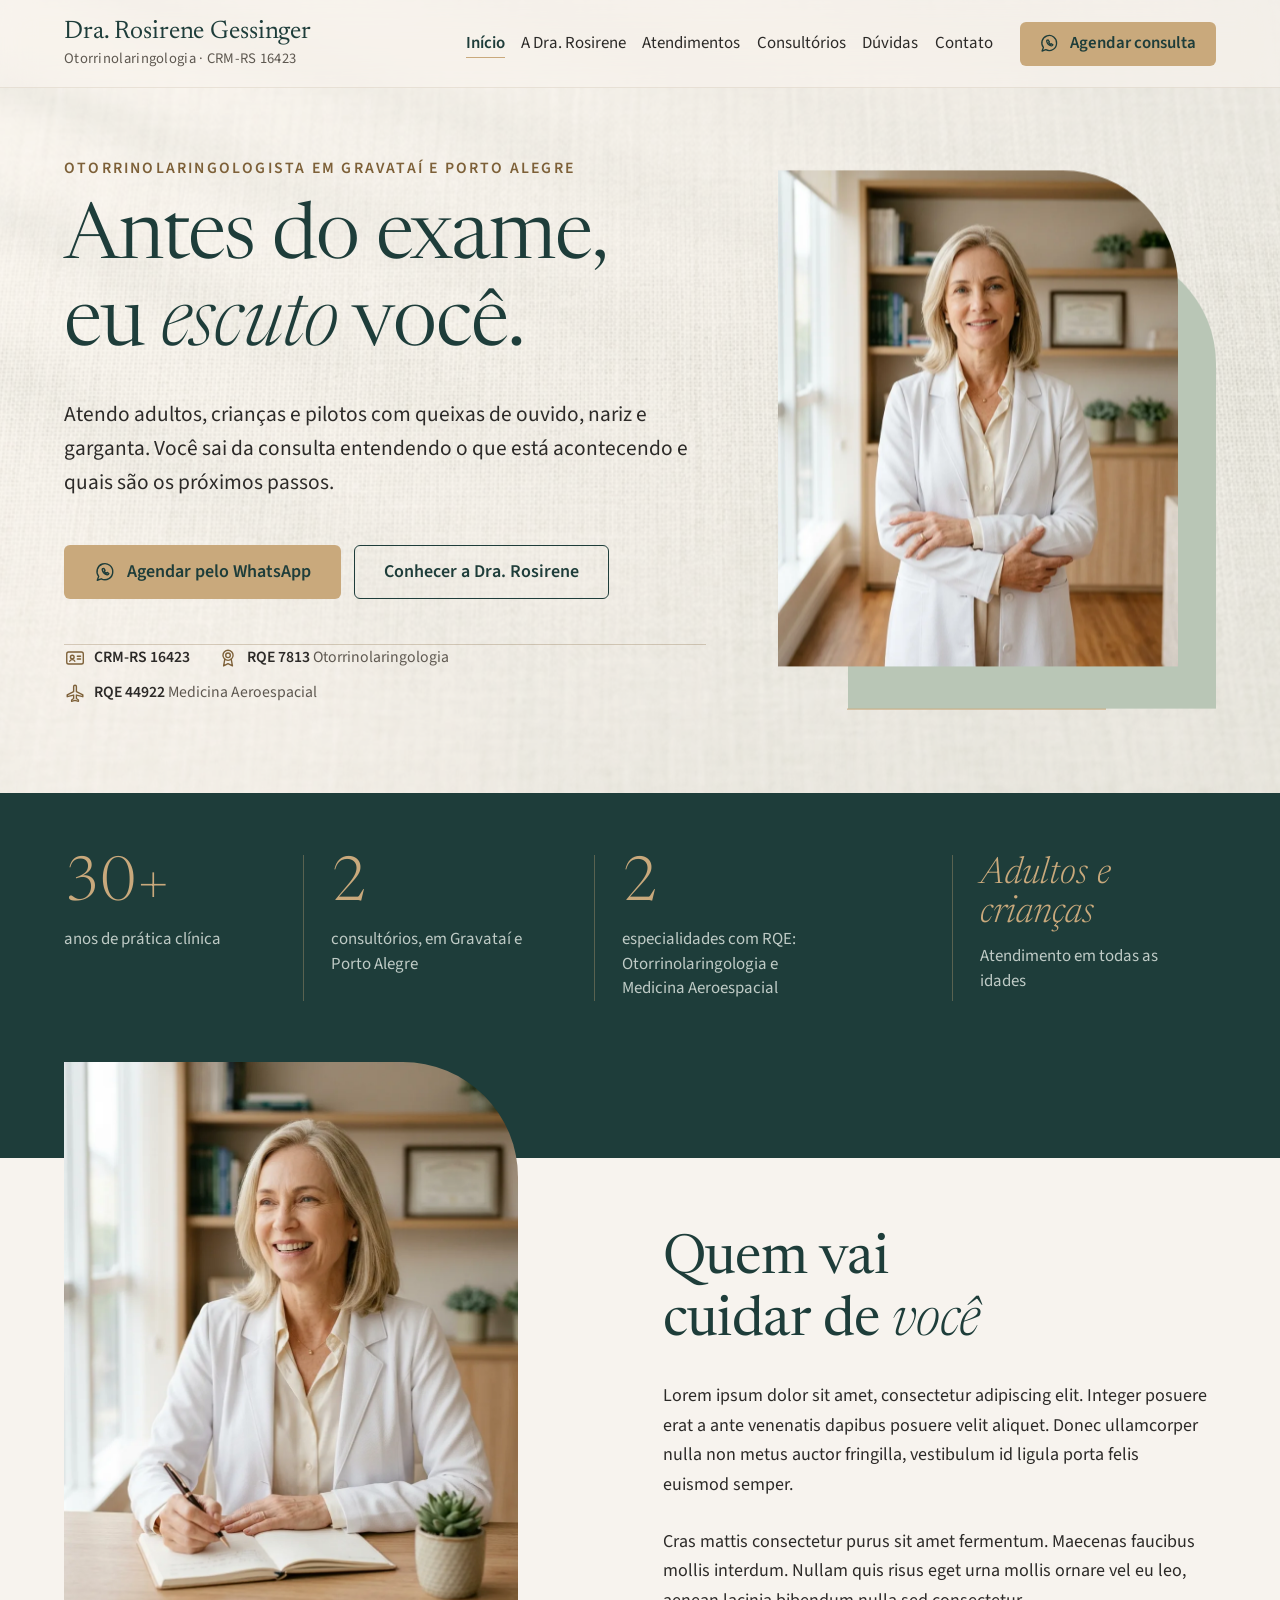
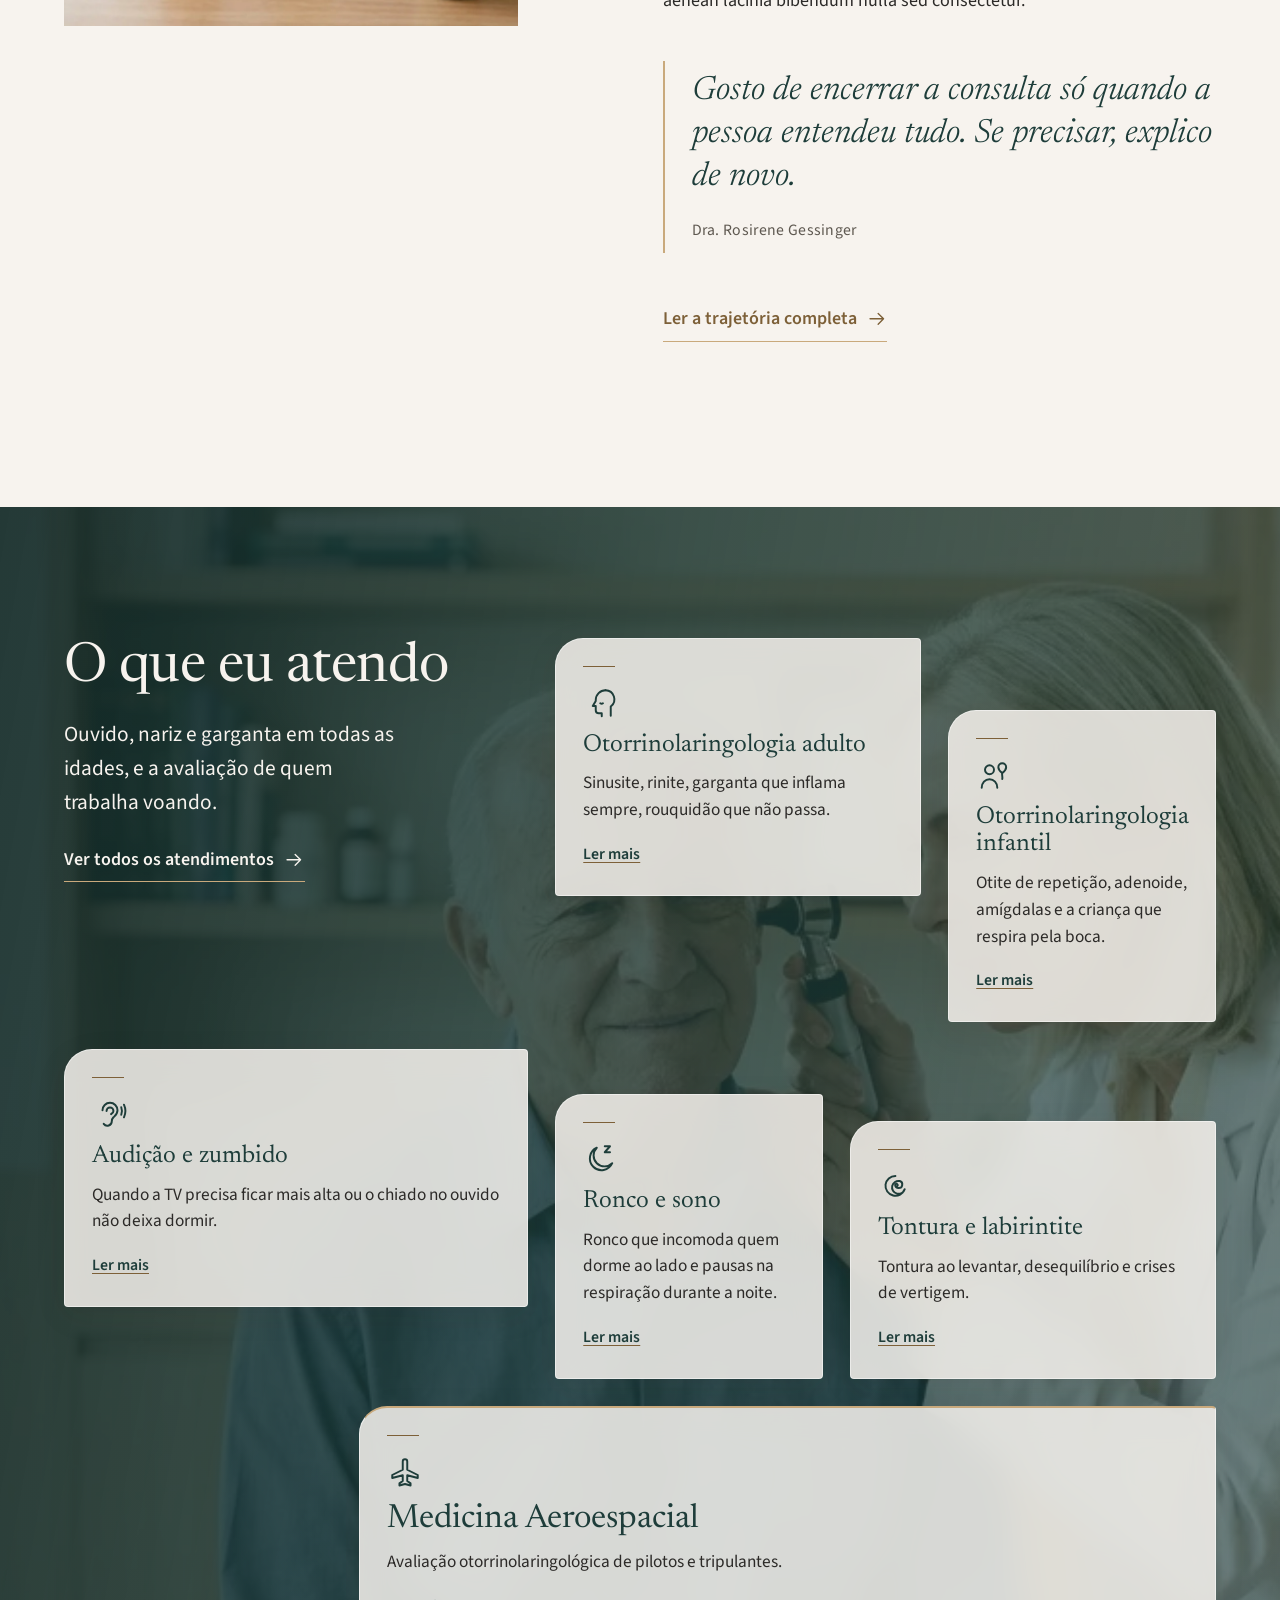
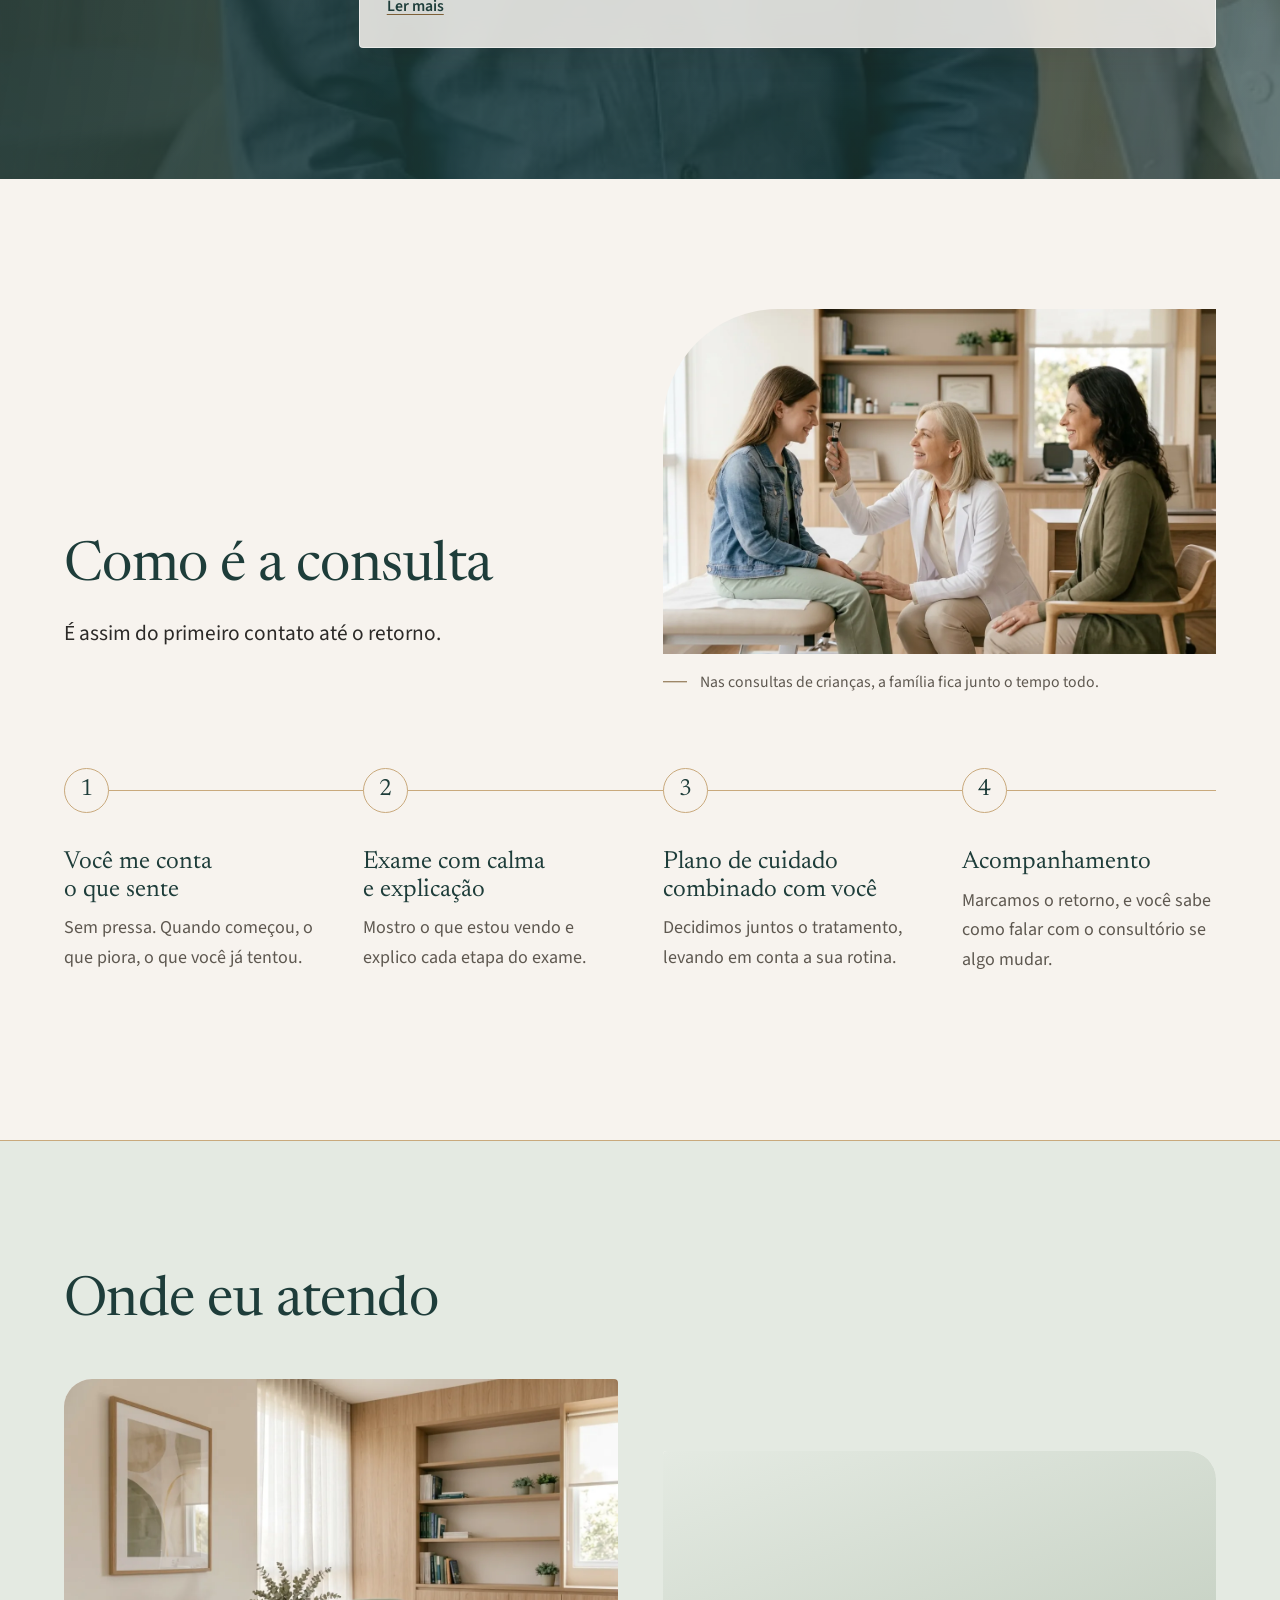
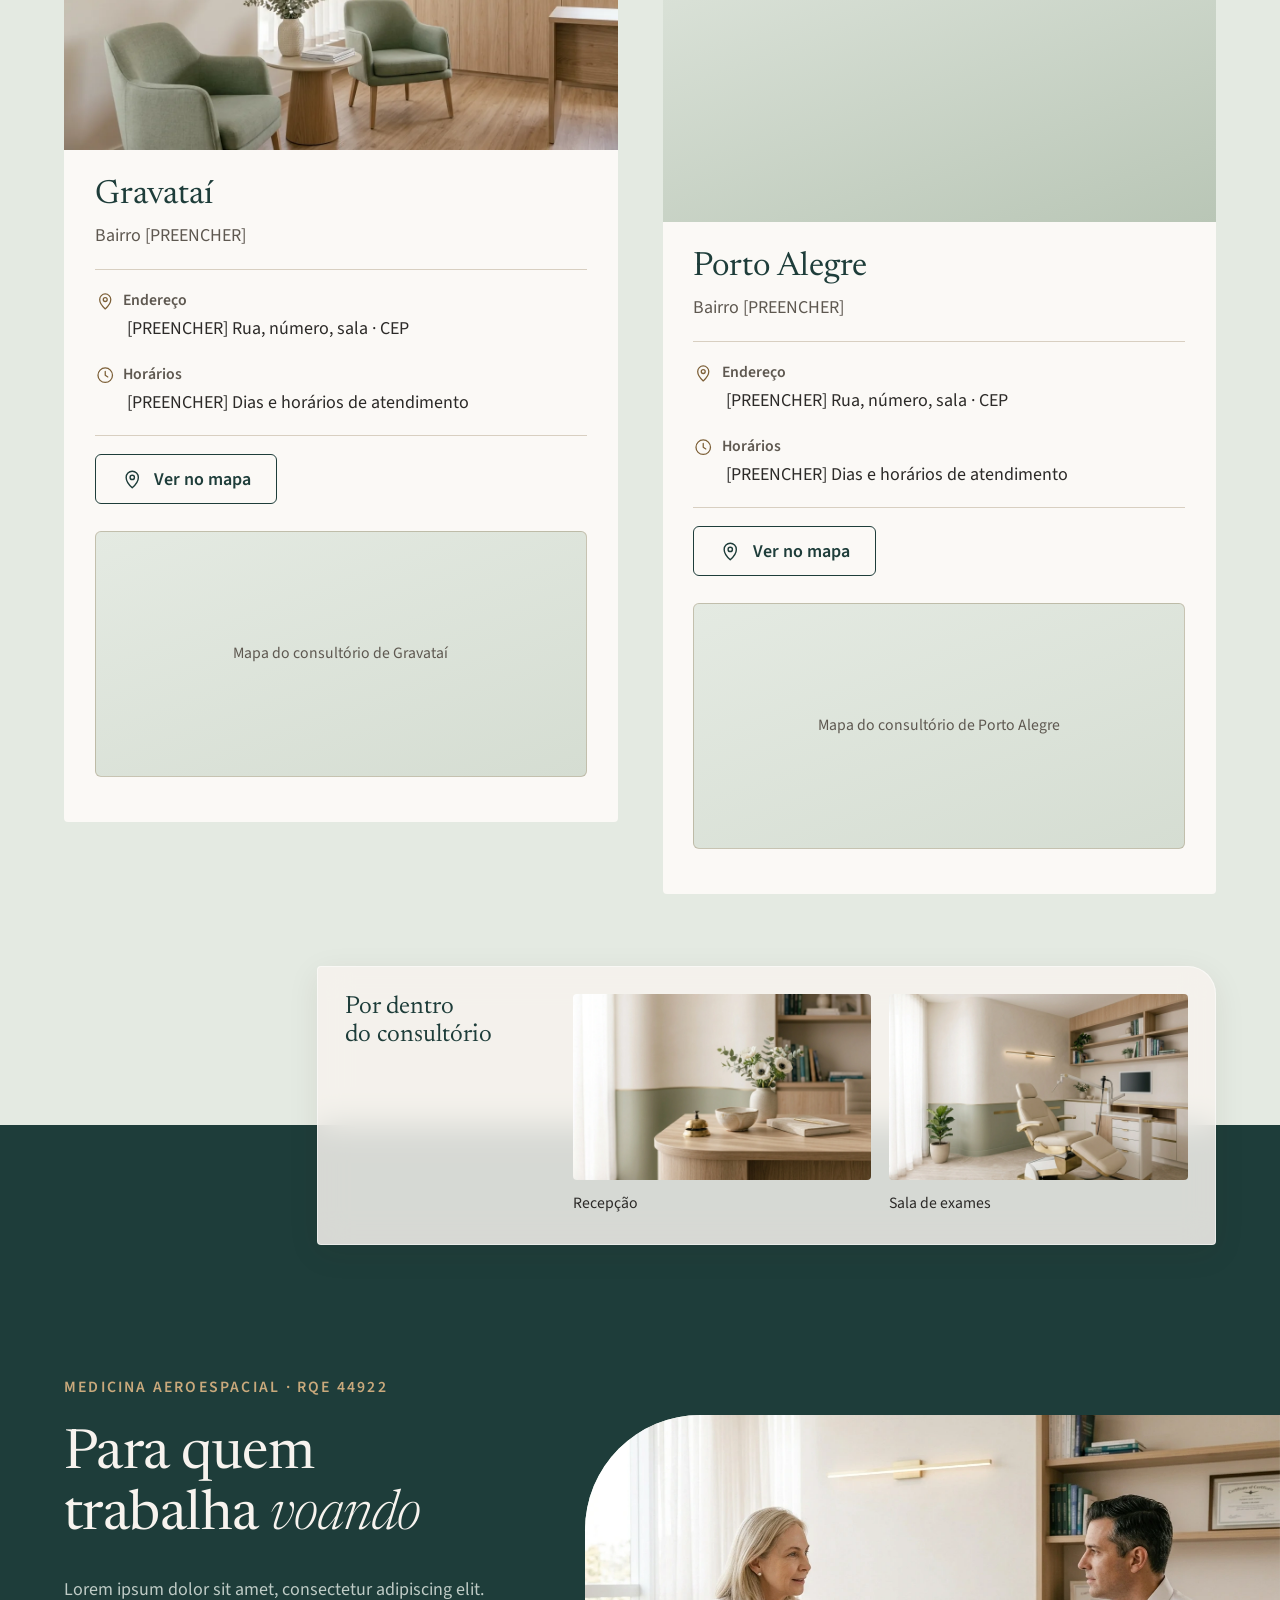
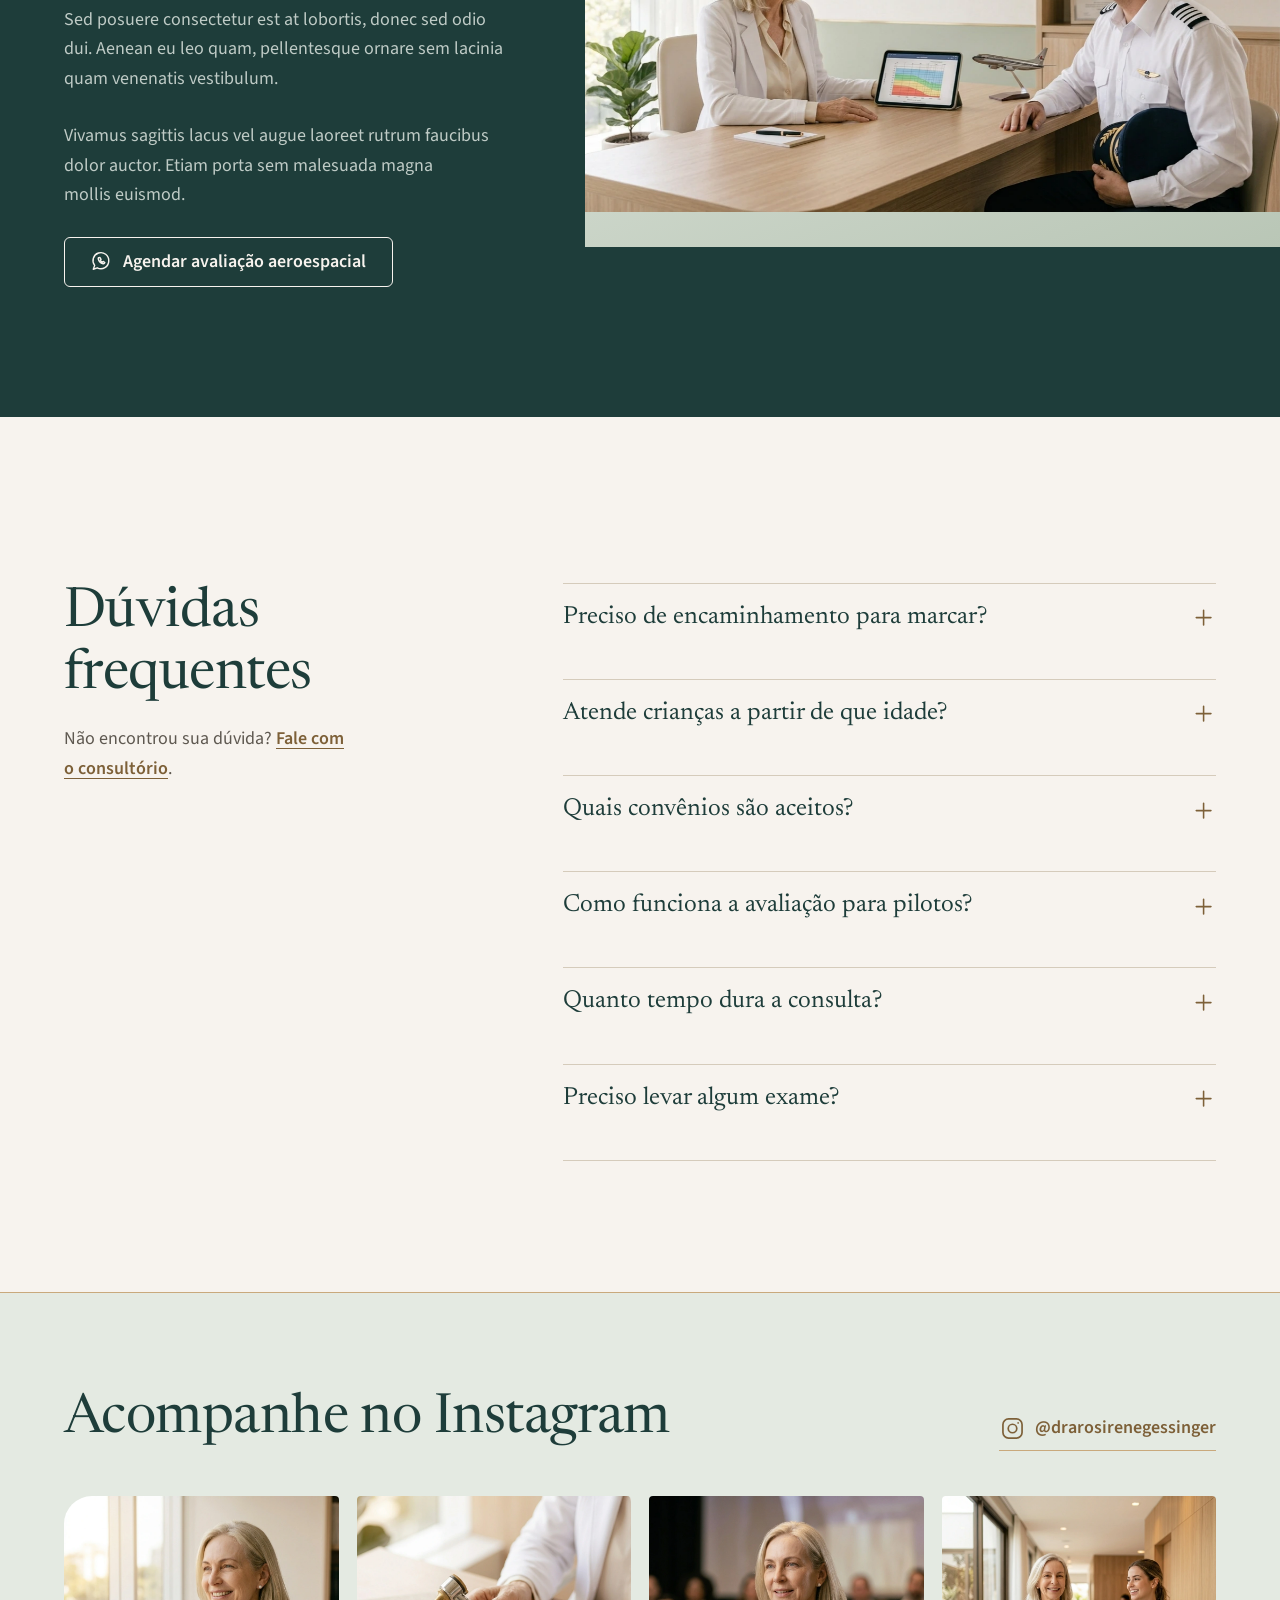
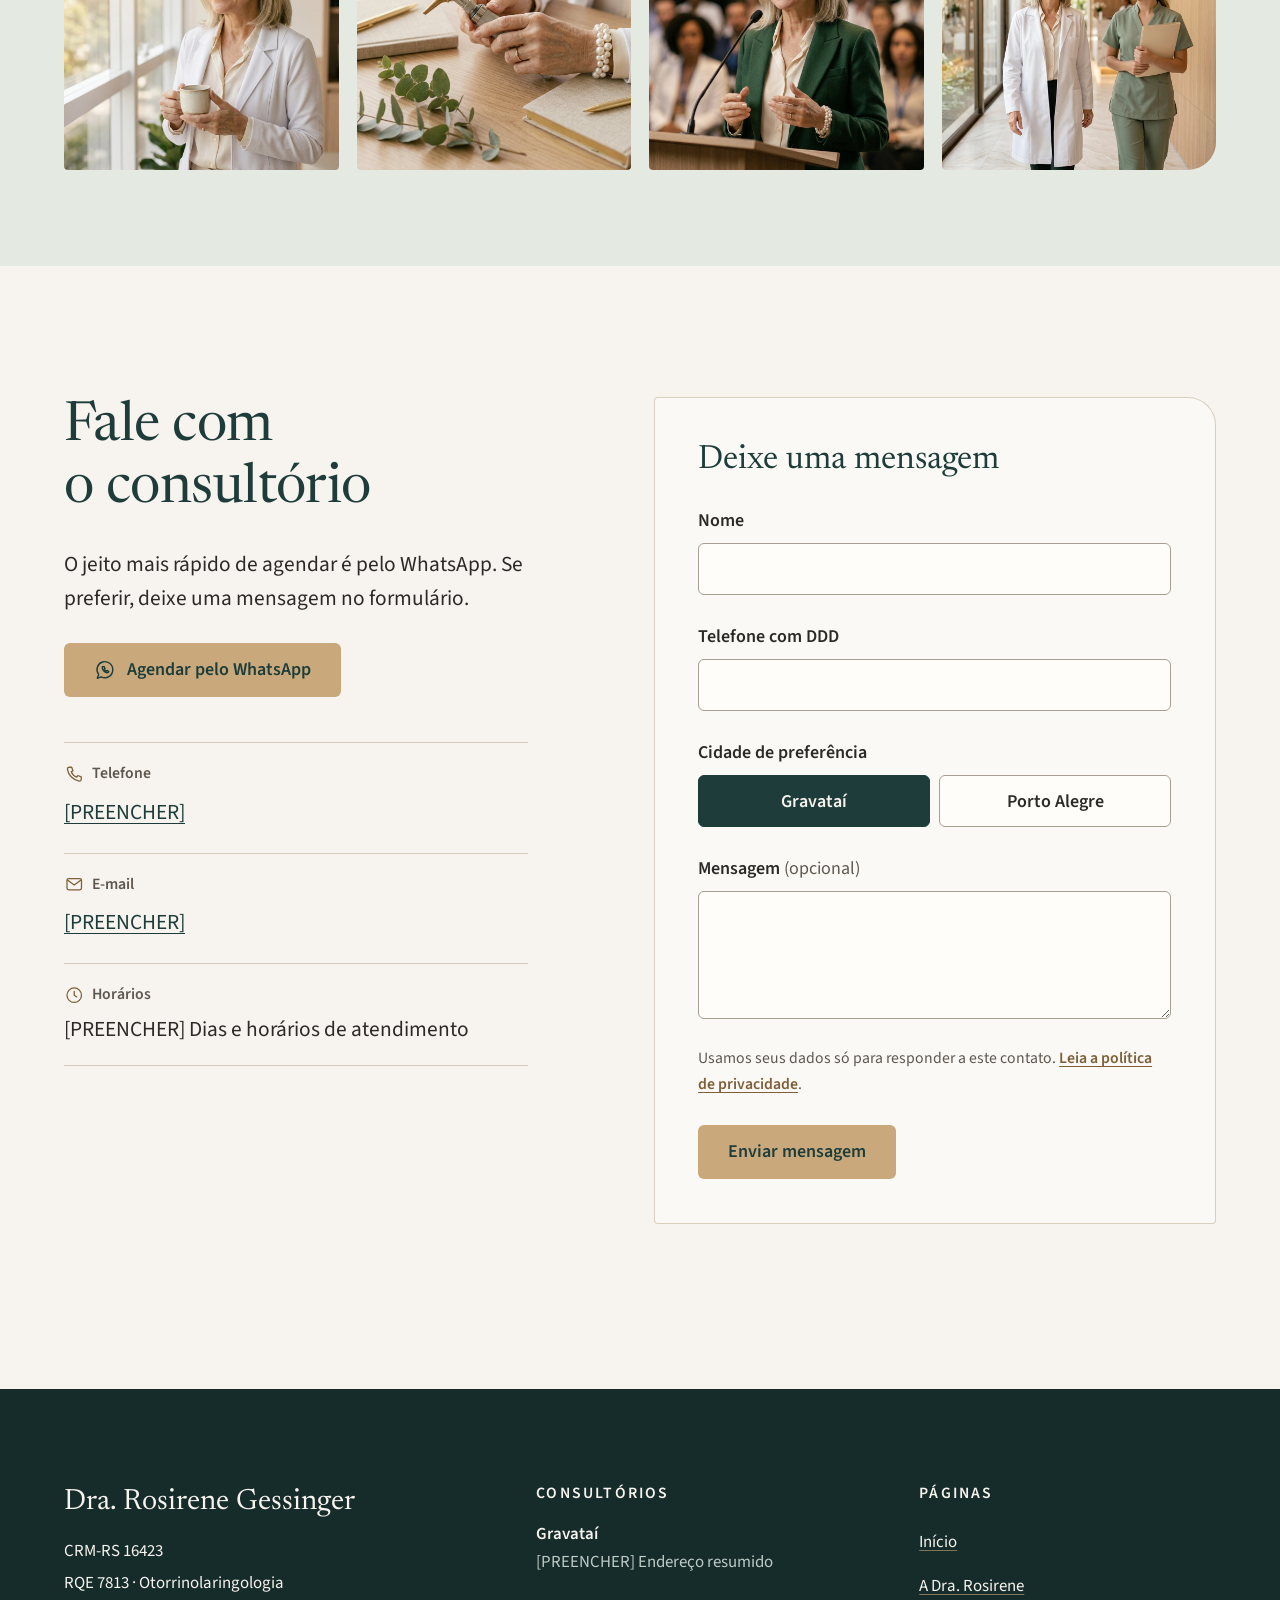
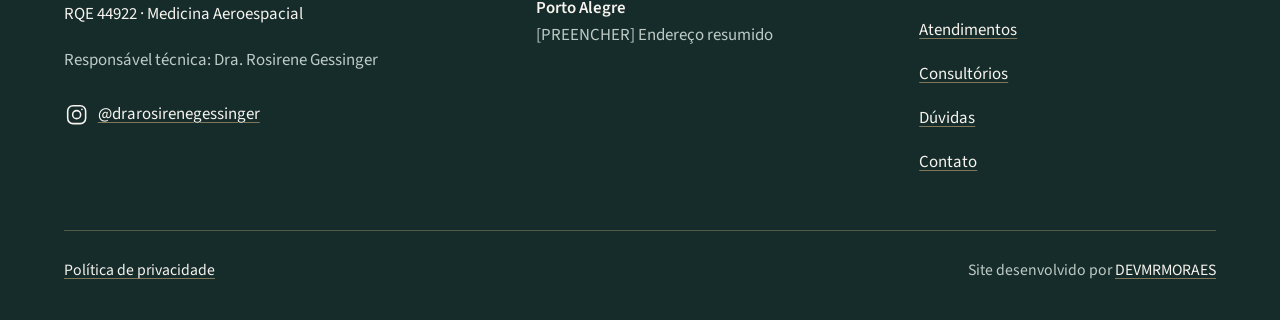
==== commit 0fa334dc: "ui: humanizar-ui e humanizar aplicados - parágrafos soltos sem reveal - rodapé sem coluna de Instagr" ====
--- a/index.html
+++ b/index.html
@@ -228,8 +228,8 @@
 
         <div class="about__text">
           <h2 id="sobre-titulo" class="reveal">Quem vai cuidar de <em>você</em></h2>
-          <p class="reveal">Lorem ipsum dolor sit amet, consectetur adipiscing elit. Integer posuere erat a ante venenatis dapibus posuere velit aliquet. Donec ullamcorper nulla non metus auctor fringilla, vestibulum id ligula porta felis euismod semper.</p>
-          <p class="reveal">Cras mattis consectetur purus sit amet fermentum. Maecenas faucibus mollis interdum. Nullam quis risus eget urna mollis ornare vel eu leo, aenean lacinia bibendum nulla sed consectetur.</p>
+          <p>Lorem ipsum dolor sit amet, consectetur adipiscing elit. Integer posuere erat a ante venenatis dapibus posuere velit aliquet. Donec ullamcorper nulla non metus auctor fringilla, vestibulum id ligula porta felis euismod semper.</p>
+          <p>Cras mattis consectetur purus sit amet fermentum. Maecenas faucibus mollis interdum. Nullam quis risus eget urna mollis ornare vel eu leo, aenean lacinia bibendum nulla sed consectetur.</p>
           <blockquote class="quote reveal">
             <p>Gosto de encerrar a consulta só quando a pessoa entendeu tudo. Se precisar, explico de novo.</p>
             <footer>Dra. Rosirene Gessinger</footer>
@@ -309,7 +309,7 @@
       <div class="container visit__top">
         <div class="visit__intro reveal">
           <h2 id="consulta-titulo">Como é a consulta</h2>
-          <p class="lead">Do primeiro minuto ao retorno, você sabe o que está acontecendo.</p>
+          <p class="lead">É assim do primeiro contato até o retorno.</p>
         </div>
         <!-- consulta-crianca.webp / .jpg · 1312×816 -->
         <figure class="visit__photo reveal">
@@ -319,6 +319,7 @@
               <img src="assets/img/consulta-crianca.jpg" alt="Dra. Rosirene examina com o otoscópio uma menina sentada na maca, com a mãe ao lado" width="1312" height="816" loading="lazy" decoding="async">
             </picture>
           </div>
+          <!-- [CONFIRMAR] legenda sobre a presença da família na consulta infantil -->
           <figcaption>Nas consultas de crianças, a família fica junto o tempo todo.</figcaption>
         </figure>
       </div>
@@ -452,9 +453,9 @@
         <div class="aero__text">
           <p class="eyebrow">Medicina Aeroespacial · RQE 44922</p>
           <h2 id="aero-titulo" class="reveal">Para quem trabalha <em>voando</em></h2>
-          <p class="reveal">Lorem ipsum dolor sit amet, consectetur adipiscing elit. Sed posuere consectetur est at lobortis, donec sed odio dui. Aenean eu leo quam, pellentesque ornare sem lacinia quam venenatis vestibulum.</p>
-          <p class="reveal">Vivamus sagittis lacus vel augue laoreet rutrum faucibus dolor auctor. Etiam porta sem malesuada magna mollis euismod.</p>
-          <a class="btn btn--primary" href="https://wa.me/55DDDNUMERO?text=Ol%C3%A1!%20Vim%20pelo%20site%20da%20Dra.%20Rosirene%20e%20gostaria%20de%20agendar%20uma%20avalia%C3%A7%C3%A3o%20de%20Medicina%20Aeroespacial." target="_blank" rel="noopener">
+          <p>Lorem ipsum dolor sit amet, consectetur adipiscing elit. Sed posuere consectetur est at lobortis, donec sed odio dui. Aenean eu leo quam, pellentesque ornare sem lacinia quam venenatis vestibulum.</p>
+          <p>Vivamus sagittis lacus vel augue laoreet rutrum faucibus dolor auctor. Etiam porta sem malesuada magna mollis euismod.</p>
+          <a class="btn btn--outline" href="https://wa.me/55DDDNUMERO?text=Ol%C3%A1!%20Vim%20pelo%20site%20da%20Dra.%20Rosirene%20e%20gostaria%20de%20agendar%20uma%20avalia%C3%A7%C3%A3o%20de%20Medicina%20Aeroespacial." target="_blank" rel="noopener">
             <svg class="icon" aria-hidden="true"><use href="#i-whatsapp"/></svg>
             Agendar avaliação aeroespacial
             <span class="visually-hidden">(abre o WhatsApp)</span>
@@ -638,6 +639,7 @@
           </dl>
         </div>
 
+        <!-- [PREENCHER] Destino do formulário. No protótipo ele só mostra a confirmação e não envia nada. -->
         <form class="contact-form" action="#" method="post" data-contact-form>
           <h3 class="contact-form__title">Deixe uma mensagem</h3>
           <div class="field">
@@ -693,6 +695,11 @@
           <li>RQE 44922 · Medicina Aeroespacial</li>
         </ul>
         <p class="site-footer__tech">Responsável técnica: Dra. Rosirene Gessinger</p>
+        <a class="site-footer__insta" href="https://www.instagram.com/drarosirenegessinger/" target="_blank" rel="noopener">
+          <svg class="icon" aria-hidden="true"><use href="#i-instagram"/></svg>
+          @drarosirenegessinger
+          <span class="visually-hidden">(abre o Instagram)</span>
+        </a>
       </div>
       <div class="site-footer__places">
         <h2 class="site-footer__title">Consultórios</h2>
@@ -710,14 +717,6 @@
           <li><a href="index.html#contato">Contato</a></li>
         </ul>
       </nav>
-      <div class="site-footer__social">
-        <h2 class="site-footer__title">Instagram</h2>
-        <a href="https://www.instagram.com/drarosirenegessinger/" target="_blank" rel="noopener">
-          <svg class="icon" aria-hidden="true"><use href="#i-instagram"/></svg>
-          @drarosirenegessinger
-          <span class="visually-hidden">(abre o Instagram)</span>
-        </a>
-      </div>
     </div>
     <div class="container site-footer__bottom">
       <a href="politica-de-privacidade.html">Política de privacidade</a>
--- a/assets/css/base.css
+++ b/assets/css/base.css
@@ -245,6 +245,10 @@
   background: linear-gradient(160deg, var(--sage) 0%, var(--sage-deep) 100%);
 }
 
+.media > picture {
+  height: 100%;
+}
+
 .media img {
   width: 100%;
   height: 100%;
--- a/assets/css/components.css
+++ b/assets/css/components.css
@@ -781,7 +781,7 @@
 }
 
 .site-footer__nav a,
-.site-footer__social a {
+.site-footer__insta {
   display: inline-flex;
   align-items: center;
   gap: 0.5em;
@@ -804,23 +804,20 @@
   min-height: 44px;
 }
 
+.site-footer__insta {
+  margin-top: var(--space-2);
+}
+
+/* No celular, o botão flutuante não pode cobrir a última linha do rodapé. */
+@media (max-width: 767px) {
+  .site-footer {
+    padding-bottom: 88px;
+  }
+}
+
 @media (min-width: 768px) {
   .site-footer__grid {
-    grid-template-columns: 1.4fr 1fr 1fr;
-  }
-
-  .site-footer__social {
-    grid-column: 2 / -1;
-  }
-}
-
-@media (min-width: 1024px) {
-  .site-footer__grid {
-    grid-template-columns: 1.5fr 1.2fr 1fr 1fr;
-  }
-
-  .site-footer__social {
-    grid-column: auto;
+    grid-template-columns: 1.5fr 1.2fr 1fr;
   }
 }
 
--- a/assets/css/pages.css
+++ b/assets/css/pages.css
@@ -870,3 +870,462 @@
     grid-column: 7 / 13;
   }
 }
+
+/* Páginas internas: topo */
+
+.page-hero {
+  position: relative;
+  padding-top: calc(var(--header-h) + clamp(2rem, 1rem + 4vw, 4rem));
+  padding-bottom: var(--section-s);
+}
+
+.page-hero__grid {
+  display: grid;
+  gap: var(--space-4);
+  align-items: center;
+}
+
+.page-hero__text {
+  display: grid;
+  gap: var(--space-3);
+  justify-items: start;
+}
+
+.page-hero__text .eyebrow {
+  margin-bottom: 0;
+}
+
+.page-hero__visual {
+  position: relative;
+  width: min(100%, 440px);
+  justify-self: end;
+  padding: 0 16px 16px 0;
+}
+
+/* Moldura em fio champanhe, deslocada: eco do friso dos consultórios. */
+.page-hero__visual::before {
+  content: "";
+  position: absolute;
+  inset: 16px 0 0 16px;
+  border: 1px solid var(--champagne);
+  border-radius: 0 var(--radius-curve) 0 0;
+}
+
+.page-hero__photo {
+  position: relative;
+  border-radius: 0 var(--radius-curve) 0 0;
+}
+
+.page-hero__photo--portrait {
+  aspect-ratio: 928 / 1152;
+}
+
+.page-hero__photo--square {
+  aspect-ratio: 1;
+}
+
+.page-hero--simple {
+  padding-bottom: var(--space-4);
+  border-bottom: 1px solid var(--line);
+}
+
+.page-hero--simple h1 {
+  margin-bottom: var(--space-2);
+}
+
+.area-index ul {
+  display: flex;
+  flex-wrap: wrap;
+  gap: 0.5rem;
+  padding: 0;
+  list-style: none;
+}
+
+.area-index a {
+  display: inline-flex;
+  align-items: center;
+  min-height: 44px;
+  padding: 0.4em 0.9em;
+  border: 1px solid var(--line);
+  border-radius: var(--radius-control);
+  font-size: var(--fs-small);
+  font-weight: 600;
+  color: var(--petrol);
+  text-decoration: none;
+  transition:
+    background-color var(--dur-fast) ease,
+    border-color var(--dur-fast) ease;
+}
+
+.area-index a:hover {
+  border-color: var(--champagne);
+  background: var(--sage);
+}
+
+@media (min-width: 900px) {
+  .page-hero__grid {
+    grid-template-columns: repeat(12, minmax(0, 1fr));
+  }
+
+  .page-hero__text {
+    grid-column: 1 / 8;
+  }
+
+  .page-hero__visual {
+    grid-column: 8 / 13;
+  }
+}
+
+/* Sobre: trajetória */
+
+.story {
+  padding-block: var(--section-m);
+  border-top: 1px solid var(--line);
+}
+
+.story__grid {
+  display: grid;
+  gap: var(--space-3);
+}
+
+.story__body h3 {
+  margin: var(--space-5) 0 var(--space-2);
+}
+
+.story__body h3:first-child {
+  margin-top: 0;
+}
+
+.story__body p + p {
+  margin-top: var(--space-2);
+}
+
+.story__today {
+  display: grid;
+  gap: var(--space-4);
+  margin-top: var(--space-5);
+  padding-top: var(--space-4);
+  border-top: 1px solid var(--line-strong);
+}
+
+.story__today h3 {
+  margin-top: 0;
+}
+
+.story__media {
+  aspect-ratio: 1;
+  border-radius: var(--radius-curve) 0 0 0;
+}
+
+.story__photo figcaption {
+  margin-top: 0.75rem;
+  font-size: var(--fs-small);
+  color: var(--ink-soft);
+}
+
+@media (min-width: 768px) {
+  .story__today {
+    grid-template-columns: 1.3fr 1fr;
+    align-items: start;
+  }
+}
+
+@media (min-width: 1024px) {
+  .story__grid {
+    grid-template-columns: repeat(12, minmax(0, 1fr));
+  }
+
+  .story__aside {
+    grid-column: 1 / 4;
+    position: sticky;
+    top: calc(var(--header-h-compact) + 2rem);
+    align-self: start;
+  }
+
+  .story__body {
+    grid-column: 4 / 13;
+  }
+}
+
+/* Sobre: marcos */
+
+.milestones-section {
+  padding-block: var(--section-s) var(--section-m);
+}
+
+.milestones-section__grid {
+  display: grid;
+  gap: var(--space-4);
+}
+
+ol.milestones {
+  position: relative;
+  display: grid;
+  gap: var(--space-3);
+  padding: 0 0 0 2rem;
+  list-style: none;
+  border-left: 1px solid var(--champagne);
+}
+
+.milestones__item {
+  position: relative;
+  display: grid;
+  gap: 0.2rem;
+}
+
+.milestones__item::before {
+  content: "";
+  position: absolute;
+  top: 0.55em;
+  left: calc(-2rem - 5px);
+  width: 9px;
+  height: 9px;
+  border-radius: 50%;
+  background: var(--linen);
+  border: 1px solid var(--champagne-ink);
+}
+
+.milestones__year {
+  font-family: var(--font-serif);
+  font-size: var(--fs-h4);
+  color: var(--champagne-ink);
+}
+
+@media (min-width: 900px) {
+  .milestones-section__grid {
+    grid-template-columns: repeat(12, minmax(0, 1fr));
+  }
+
+  .milestones-section__grid h2 {
+    grid-column: 1 / 5;
+  }
+
+  .milestones {
+    grid-column: 5 / 11;
+  }
+}
+
+/* Sobre: como eu vejo o cuidado */
+
+.philosophy {
+  padding-block: var(--section-m);
+  background: var(--sage);
+  border-top: 1px solid var(--line-strong);
+}
+
+.philosophy__grid {
+  display: grid;
+  gap: var(--space-3);
+}
+
+.philosophy__title {
+  font-family: var(--font-sans);
+  font-size: var(--fs-small);
+  font-weight: 600;
+  letter-spacing: 0.14em;
+  text-transform: uppercase;
+  color: var(--champagne-ink);
+}
+
+.philosophy__quote {
+  padding-left: var(--space-3);
+  border-left: 2px solid var(--champagne);
+}
+
+.philosophy__quote p {
+  max-width: 28ch;
+  font-family: var(--font-serif);
+  font-style: italic;
+  font-weight: 300;
+  font-size: clamp(1.75rem, 1.2rem + 2.2vw, 3rem);
+  line-height: 1.22;
+  color: var(--petrol);
+}
+
+.philosophy__text {
+  color: var(--ink-soft);
+}
+
+@media (min-width: 900px) {
+  .philosophy__grid {
+    grid-template-columns: repeat(12, minmax(0, 1fr));
+  }
+
+  .philosophy__title,
+  .philosophy__quote {
+    grid-column: 1 / 11;
+  }
+
+  .philosophy__text {
+    grid-column: 6 / 12;
+    margin-top: var(--space-3);
+  }
+}
+
+/* Chamada final */
+
+.cta-final {
+  padding-block: var(--section-s);
+  background: var(--petrol);
+  border-top: 1px solid var(--champagne);
+}
+
+.cta-final__inner {
+  display: grid;
+  gap: var(--space-3);
+  align-items: center;
+}
+
+.cta-final__text {
+  display: grid;
+  gap: var(--space-2);
+}
+
+.cta-final h2 {
+  font-size: var(--fs-h3);
+  max-width: 22ch;
+}
+
+@media (min-width: 900px) {
+  .cta-final__inner {
+    grid-template-columns: 1fr auto;
+    gap: var(--space-5);
+  }
+}
+
+/* Atendimentos: áreas */
+
+.area {
+  padding-block: var(--section-s);
+}
+
+.area--sage {
+  background: var(--sage);
+}
+
+.area--dark {
+  background: var(--petrol);
+}
+
+.area__grid {
+  display: grid;
+  gap: var(--space-4);
+  align-items: center;
+}
+
+.area__photo {
+  aspect-ratio: 4 / 3;
+  border-radius: var(--radius-curve) 0 0 0;
+}
+
+.area--reverse .area__photo {
+  border-radius: 0 var(--radius-curve) 0 0;
+}
+
+.area__text {
+  display: grid;
+  gap: var(--space-2);
+  justify-items: start;
+}
+
+.area__icon {
+  width: 2.25rem;
+  height: 2.25rem;
+  color: var(--champagne-ink);
+  stroke-width: 1.3;
+}
+
+.area--dark .area__icon {
+  color: var(--champagne);
+}
+
+.area__text h2 {
+  font-size: clamp(1.875rem, 1.4rem + 1.8vw, 2.75rem);
+  margin-bottom: var(--space-1);
+}
+
+.area__when {
+  margin-top: var(--space-2);
+  font-size: var(--fs-h4);
+}
+
+.checklist {
+  display: grid;
+  gap: 0.5rem;
+  padding: 0;
+  list-style: none;
+}
+
+.checklist li {
+  position: relative;
+  padding-left: 1.75rem;
+}
+
+.checklist li::before {
+  content: "";
+  position: absolute;
+  top: 0.8em;
+  left: 0;
+  width: 1rem;
+  height: 1px;
+  background: var(--champagne-ink);
+}
+
+.area--dark .checklist li::before {
+  background: var(--champagne);
+}
+
+.area--dark .area__text p {
+  color: var(--on-dark-soft);
+}
+
+@media (min-width: 900px) {
+  .area__grid {
+    grid-template-columns: repeat(12, minmax(0, 1fr));
+    gap: var(--space-3);
+  }
+
+  .area__photo {
+    grid-column: 1 / 6;
+  }
+
+  .area__text {
+    grid-column: 7 / 13;
+  }
+
+  .area--reverse .area__photo {
+    grid-column: 8 / 13;
+    grid-row: 1;
+  }
+
+  .area--reverse .area__text {
+    grid-column: 1 / 7;
+    grid-row: 1;
+  }
+}
+
+/* Política */
+
+.legal {
+  padding-block: var(--space-5) var(--section-m);
+}
+
+.legal__body h2 {
+  margin: var(--space-5) 0 var(--space-2);
+  font-size: var(--fs-h3);
+}
+
+.legal__body h2:first-child {
+  margin-top: 0;
+}
+
+.legal__body p + p {
+  margin-top: var(--space-2);
+}
+
+.legal__contact {
+  margin-top: var(--space-4);
+  padding-top: var(--space-3);
+  border-top: 1px solid var(--line);
+  font-weight: 600;
+}
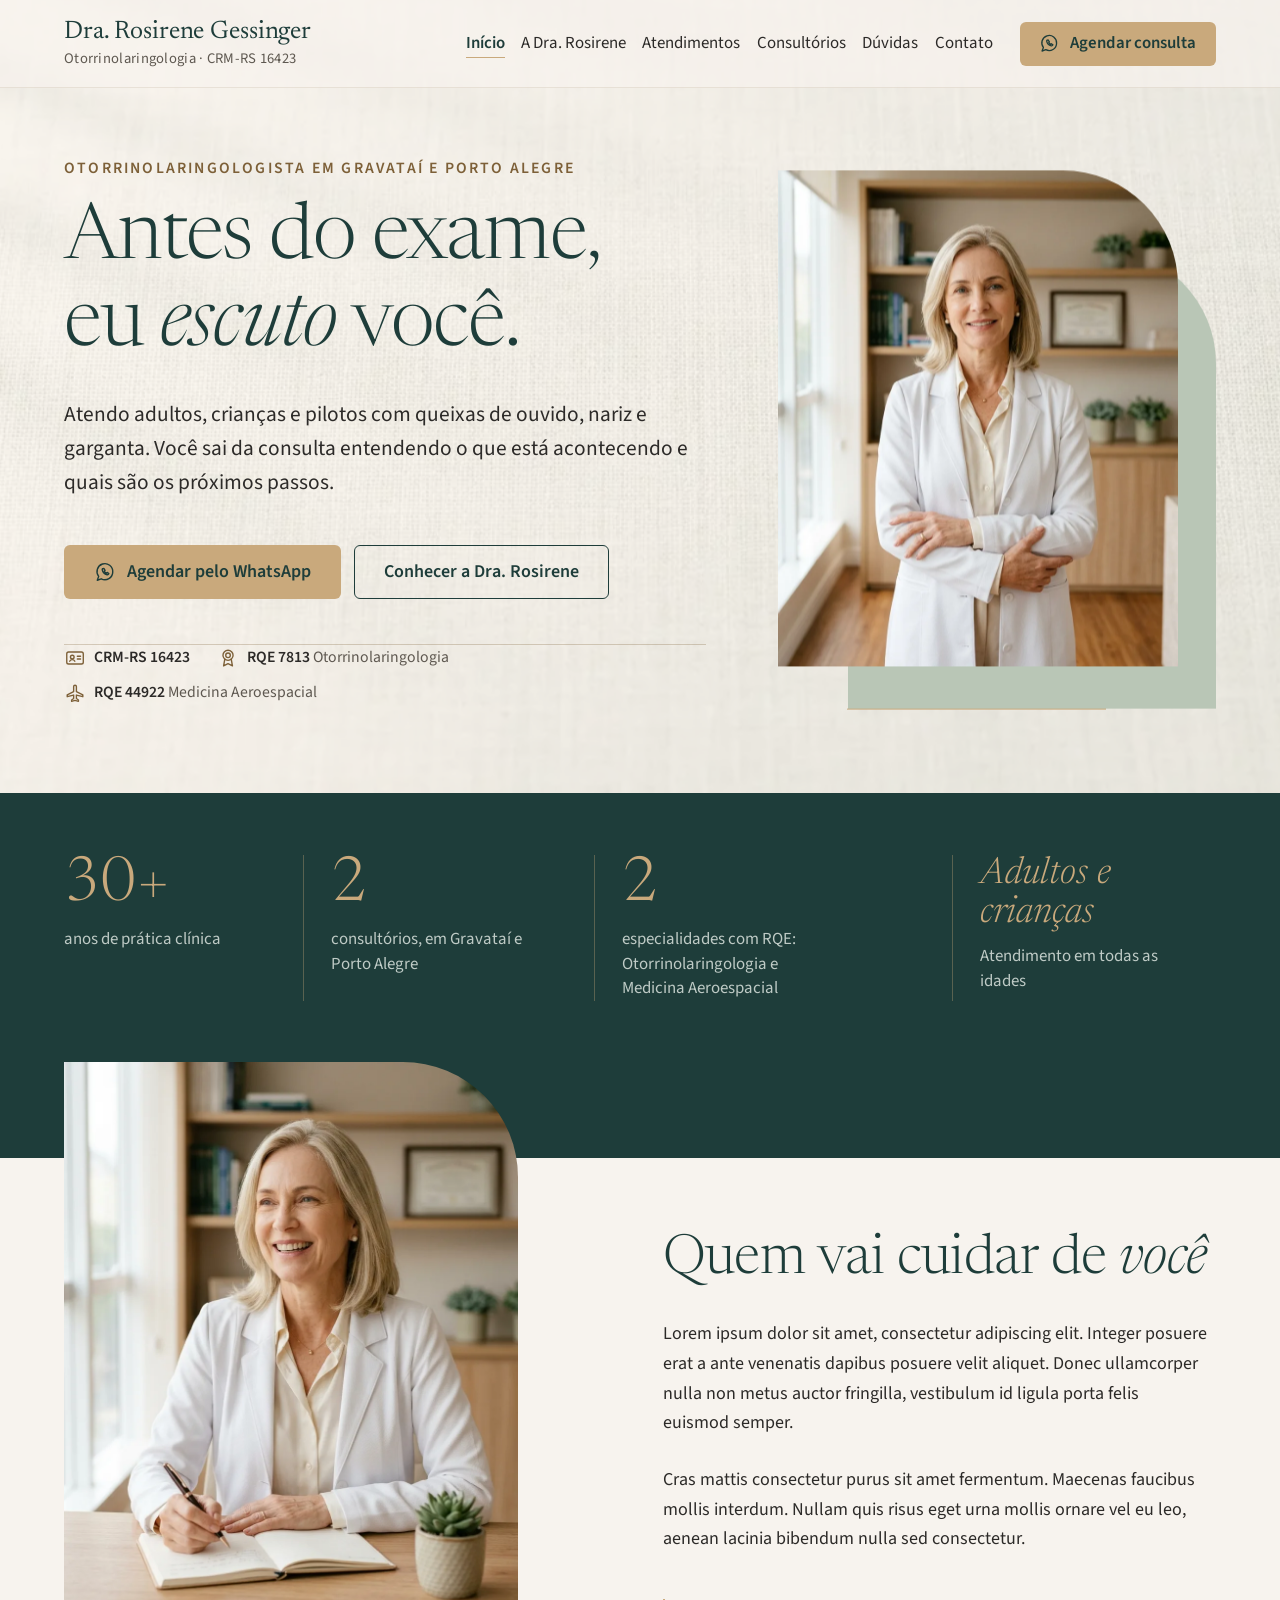
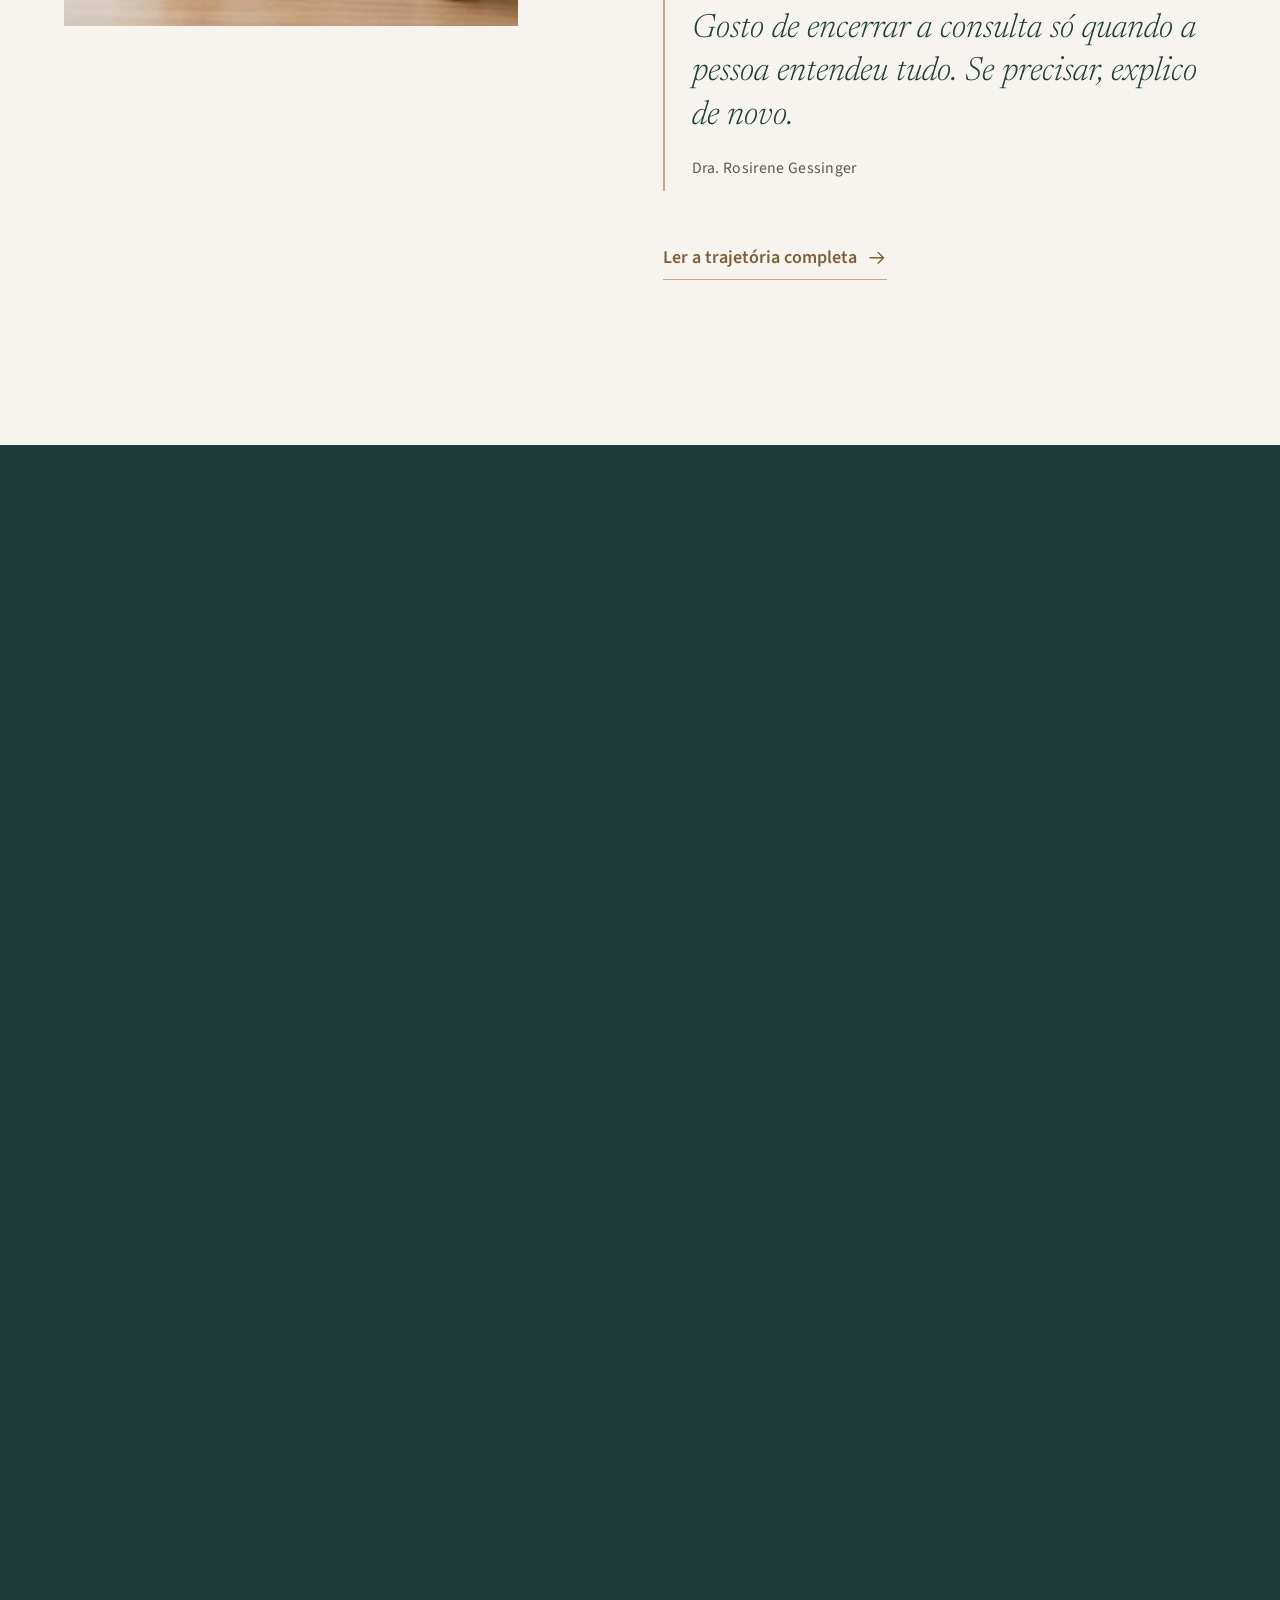
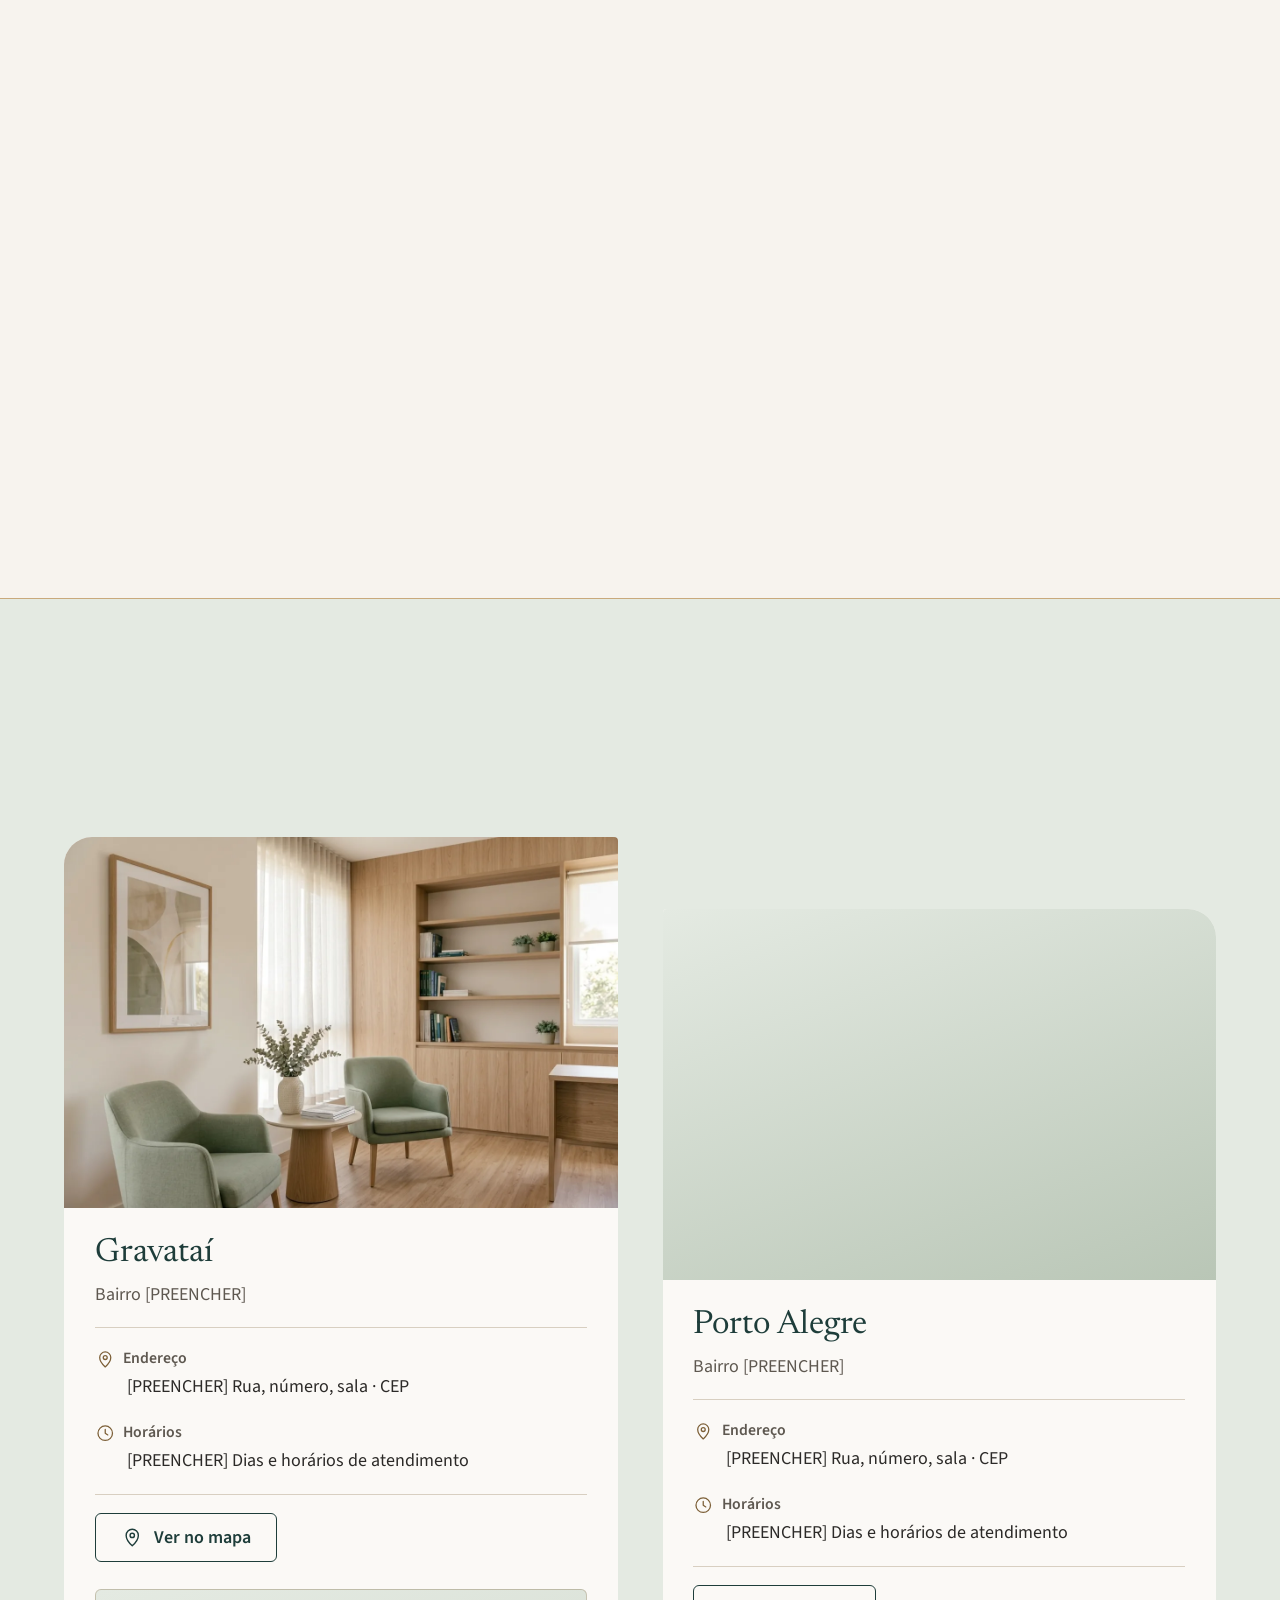
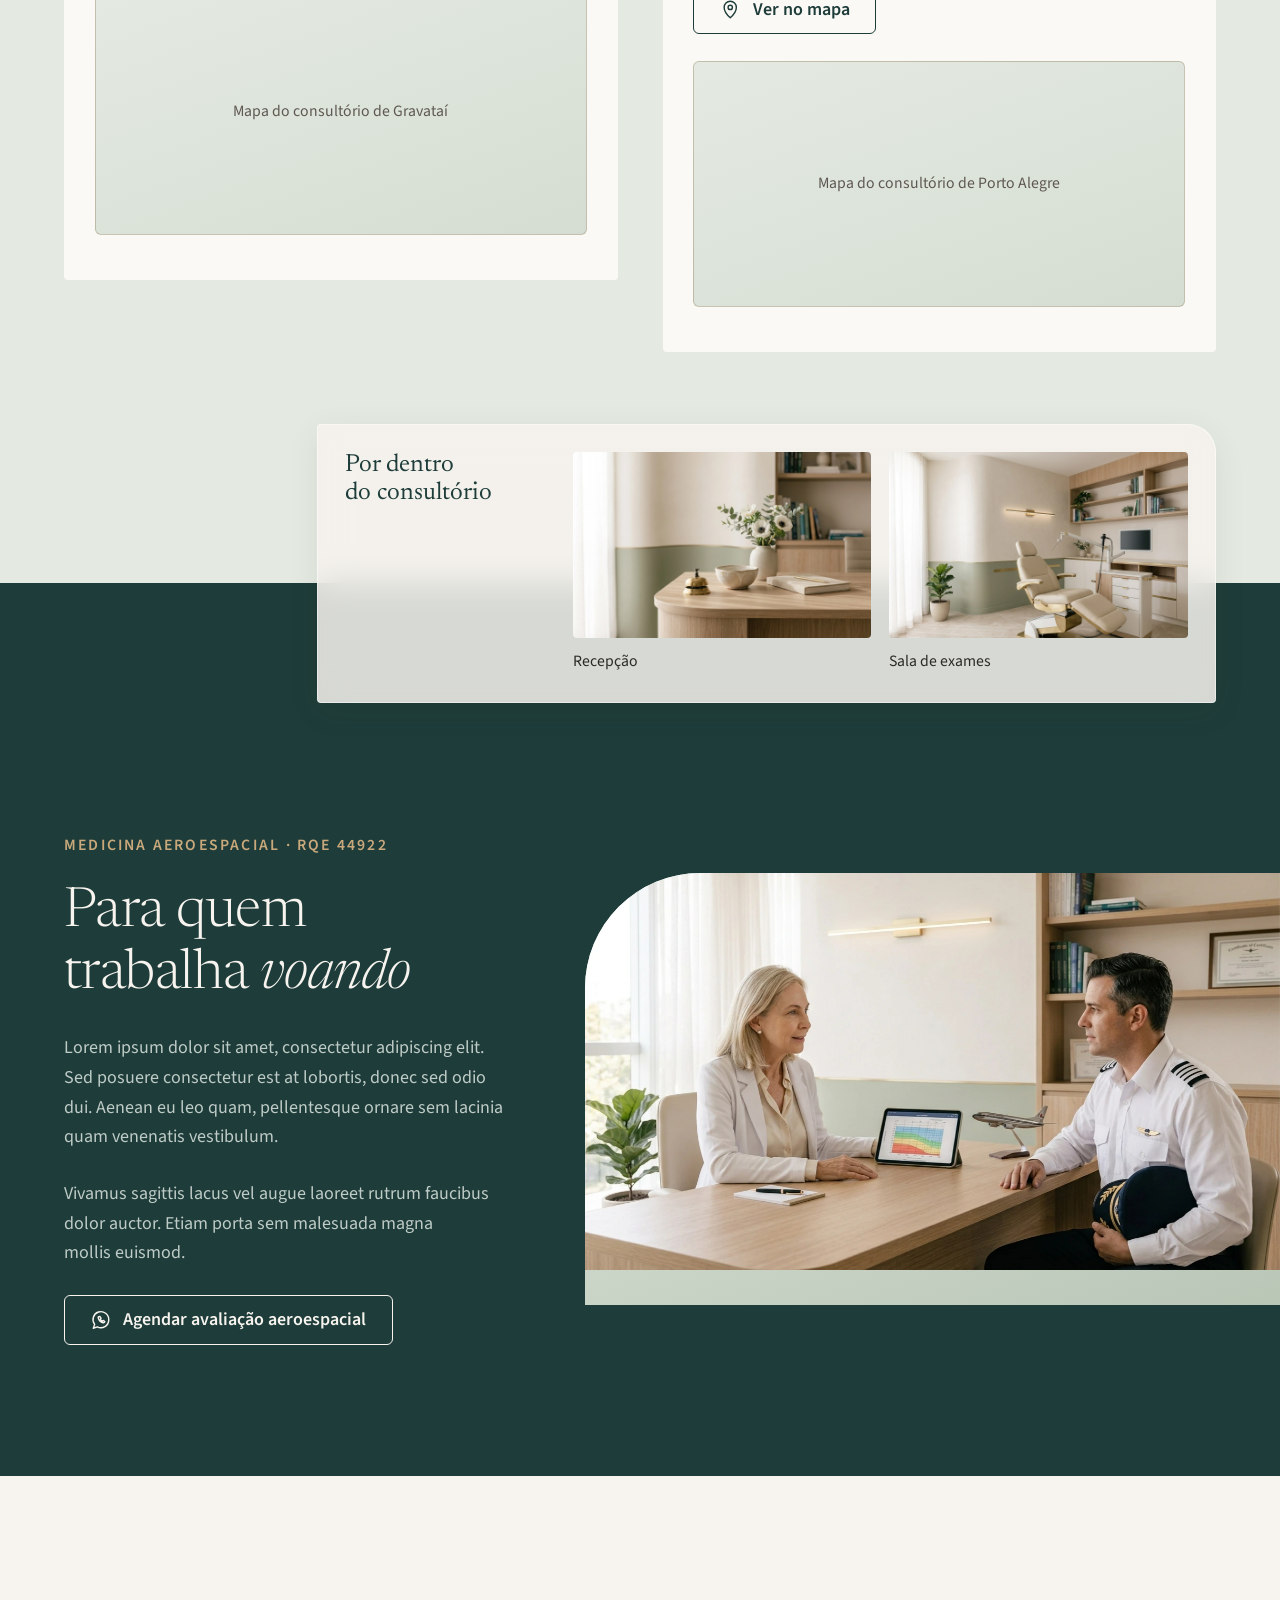
==== commit de969523: "perf e a11y: fontes estáticas com fallback ajustado, content-visibility, vidro do header só ao rolar" ====
--- a/index.html
+++ b/index.html
@@ -23,9 +23,12 @@
 
   <link rel="preconnect" href="https://fonts.googleapis.com">
   <link rel="preconnect" href="https://fonts.gstatic.com" crossorigin>
-  <link rel="stylesheet" href="https://fonts.googleapis.com/css2?family=Newsreader:ital,opsz,wght@0,6..72,300..500;1,6..72,300..500&family=Source+Sans+3:wght@400;600&display=swap">
-
-  <link rel="preload" as="image" href="assets/img/hero-dra.webp" type="image/webp" fetchpriority="high">
+  <!-- Fontes sem bloquear a renderização. Newsreader em dois cortes estáticos (~23 KB cada):
+       tamanho óptico 72 leve para títulos grandes, 16 regular para títulos pequenos.
+       Em uma URL só, o Google entregaria o arquivo variável de 132 KB. -->
+  <link rel="stylesheet" href="https://fonts.googleapis.com/css2?family=Newsreader:ital,opsz,wght@0,72,300;1,72,300&family=Source+Sans+3:wght@400;600&display=swap" media="print" onload="this.media='all'">
+  <link rel="stylesheet" href="https://fonts.googleapis.com/css2?family=Newsreader:opsz,wght@16,400&display=swap" media="print" onload="this.media='all'">
+  <noscript><link rel="stylesheet" href="https://fonts.googleapis.com/css2?family=Newsreader:ital,opsz,wght@0,72,300;1,72,300&family=Source+Sans+3:wght@400;600&display=swap"><link rel="stylesheet" href="https://fonts.googleapis.com/css2?family=Newsreader:opsz,wght@16,400&display=swap"></noscript>
 
   <link rel="stylesheet" href="assets/css/tokens.css">
   <link rel="stylesheet" href="assets/css/base.css">
--- a/assets/css/tokens.css
+++ b/assets/css/tokens.css
@@ -15,6 +15,7 @@
   --on-dark-soft: #BFCBC6;
   --line: rgba(125, 96, 56, 0.28);
   --line-strong: #C9A97C;
+  --field-border: #8A8074;
 
   /* Vidro */
   --glass-bg: rgba(247, 243, 238, 0.65);
@@ -27,8 +28,8 @@
   --shadow-warm: 0 8px 32px rgba(60, 40, 20, 0.08);
 
   /* Tipografia */
-  --font-serif: "Newsreader", Georgia, "Times New Roman", serif;
-  --font-sans: "Source Sans 3", system-ui, -apple-system, "Segoe UI", sans-serif;
+  --font-serif: "Newsreader", "Newsreader Fallback", "Newsreader Fallback Times", Georgia, serif;
+  --font-sans: "Source Sans 3", "Source Sans Fallback", "Source Sans Fallback Mac", system-ui, sans-serif;
 
   --fs-small: 0.875rem;
   --fs-body: 1rem;
--- a/assets/css/base.css
+++ b/assets/css/base.css
@@ -1,3 +1,51 @@
+/* Fallbacks com largura ajustada à fonte real (medido no Chrome): a troca de fonte não empurra o layout. */
+@font-face {
+  font-family: "Newsreader Fallback";
+  src: local("Georgia");
+  font-weight: 300;
+  size-adjust: 97.3%;
+  ascent-override: 76%;
+  descent-override: 28%;
+  line-gap-override: 0%;
+}
+
+@font-face {
+  font-family: "Newsreader Fallback";
+  src: local("Georgia");
+  font-weight: 400;
+  size-adjust: 95.5%;
+  ascent-override: 77%;
+  descent-override: 28%;
+  line-gap-override: 0%;
+}
+
+@font-face {
+  font-family: "Newsreader Fallback Times";
+  src: local("Times New Roman");
+  size-adjust: 104.3%;
+  ascent-override: 71%;
+  descent-override: 26%;
+  line-gap-override: 0%;
+}
+
+@font-face {
+  font-family: "Source Sans Fallback";
+  src: local("Segoe UI");
+  size-adjust: 93.7%;
+  ascent-override: 109%;
+  descent-override: 43%;
+  line-gap-override: 0%;
+}
+
+@font-face {
+  font-family: "Source Sans Fallback Mac";
+  src: local("Helvetica Neue");
+  size-adjust: 92.6%;
+  ascent-override: 110%;
+  descent-override: 43%;
+  line-gap-override: 0%;
+}
+
 *,
 *::before,
 *::after {
@@ -104,17 +152,17 @@
   line-height: var(--lh-title);
   color: var(--petrol);
   text-wrap: balance;
-  font-optical-sizing: auto;
 }
 
 h1 {
   font-size: var(--fs-display);
-  font-weight: 350;
+  font-weight: 300;
   letter-spacing: -0.015em;
 }
 
 h2 {
   font-size: var(--fs-h2);
+  font-weight: 300;
   letter-spacing: -0.01em;
 }
 
--- a/assets/css/components.css
+++ b/assets/css/components.css
@@ -120,8 +120,6 @@
   z-index: 100;
   height: var(--header-h);
   background: var(--glass-bg);
-  -webkit-backdrop-filter: var(--glass-blur);
-  backdrop-filter: var(--glass-blur);
   border-bottom: 1px solid rgba(125, 96, 56, 0.12);
   transition:
     height var(--dur-fast) var(--ease-out),
@@ -135,7 +133,12 @@
   }
 }
 
+/* No topo o header está sobre o off-white liso, onde vidro não aparece e só custa pintura.
+   O blur entra ao rolar, quando passa sobre fotos e cores. Mais opaco para o texto secundário manter AA. */
 .site-header.is-compact {
+  background: var(--glass-bg-strong);
+  -webkit-backdrop-filter: var(--glass-blur);
+  backdrop-filter: var(--glass-blur);
   height: var(--header-h-compact);
   border-bottom-color: var(--line);
   box-shadow: 0 6px 24px rgba(60, 40, 20, 0.06);
@@ -359,7 +362,7 @@
 .quote p {
   font-family: var(--font-serif);
   font-style: italic;
-  font-weight: 350;
+  font-weight: 300;
   font-size: var(--fs-h3);
   line-height: 1.3;
   color: var(--petrol);
@@ -592,7 +595,7 @@
   width: 100%;
   min-height: 52px;
   padding: 0.7em 0.9em;
-  border: 1px solid #A89E91;
+  border: 1px solid var(--field-border);
   border-radius: var(--radius-control);
   background: #FFFDFA;
   color: var(--ink);
@@ -652,7 +655,7 @@
   justify-content: center;
   min-height: 52px;
   padding: 0.5em;
-  border: 1px solid #A89E91;
+  border: 1px solid var(--field-border);
   border-radius: var(--radius-control);
   background: #FFFDFA;
   font-weight: 600;
--- a/assets/css/pages.css
+++ b/assets/css/pages.css
@@ -8,9 +8,10 @@
   isolation: isolate;
 }
 
+/* Recuo fixo em px: com porcentagem, a textura se moveria quando a troca de fonte muda a altura do hero (CLS). */
 .hero__texture {
   position: absolute;
-  inset: -12% 0;
+  inset: -120px 0;
   z-index: -1;
   background-image: url("../img/textura-fundo.jpg");
   background-image: image-set(url("../img/textura-fundo.webp") type("image/webp"), url("../img/textura-fundo.jpg") type("image/jpeg"));
@@ -552,6 +553,11 @@
   font-size: var(--fs-small);
   color: var(--ink-soft);
   text-align: center;
+}
+
+.office__map:focus-within {
+  outline: 2px solid var(--champagne-ink);
+  outline-offset: 3px;
 }
 
 .office__map iframe {
@@ -1329,3 +1335,29 @@
   border-top: 1px solid var(--line);
   font-weight: 600;
 }
+
+/* Seções abaixo da dobra: o navegador pula layout e pintura até elas chegarem perto da tela.
+   As alturas estimadas vêm da medição real, para as âncoras do menu caírem no lugar certo.
+   .offices e .aero ficam de fora: a galeria de vidro invade a seção seguinte e seria cortada. */
+.services { --cis: 1350px; }
+.visit { --cis: 1000px; }
+.faq { --cis: 850px; }
+.insta { --cis: 560px; }
+.contact { --cis: 1150px; }
+
+.services,
+.visit,
+.faq,
+.insta,
+.contact {
+  content-visibility: auto;
+  contain-intrinsic-size: auto var(--cis);
+}
+
+@media (max-width: 767px) {
+  .services { --cis: 2000px; }
+  .visit { --cis: 1270px; }
+  .faq { --cis: 1050px; }
+  .insta { --cis: 620px; }
+  .contact { --cis: 1690px; }
+}
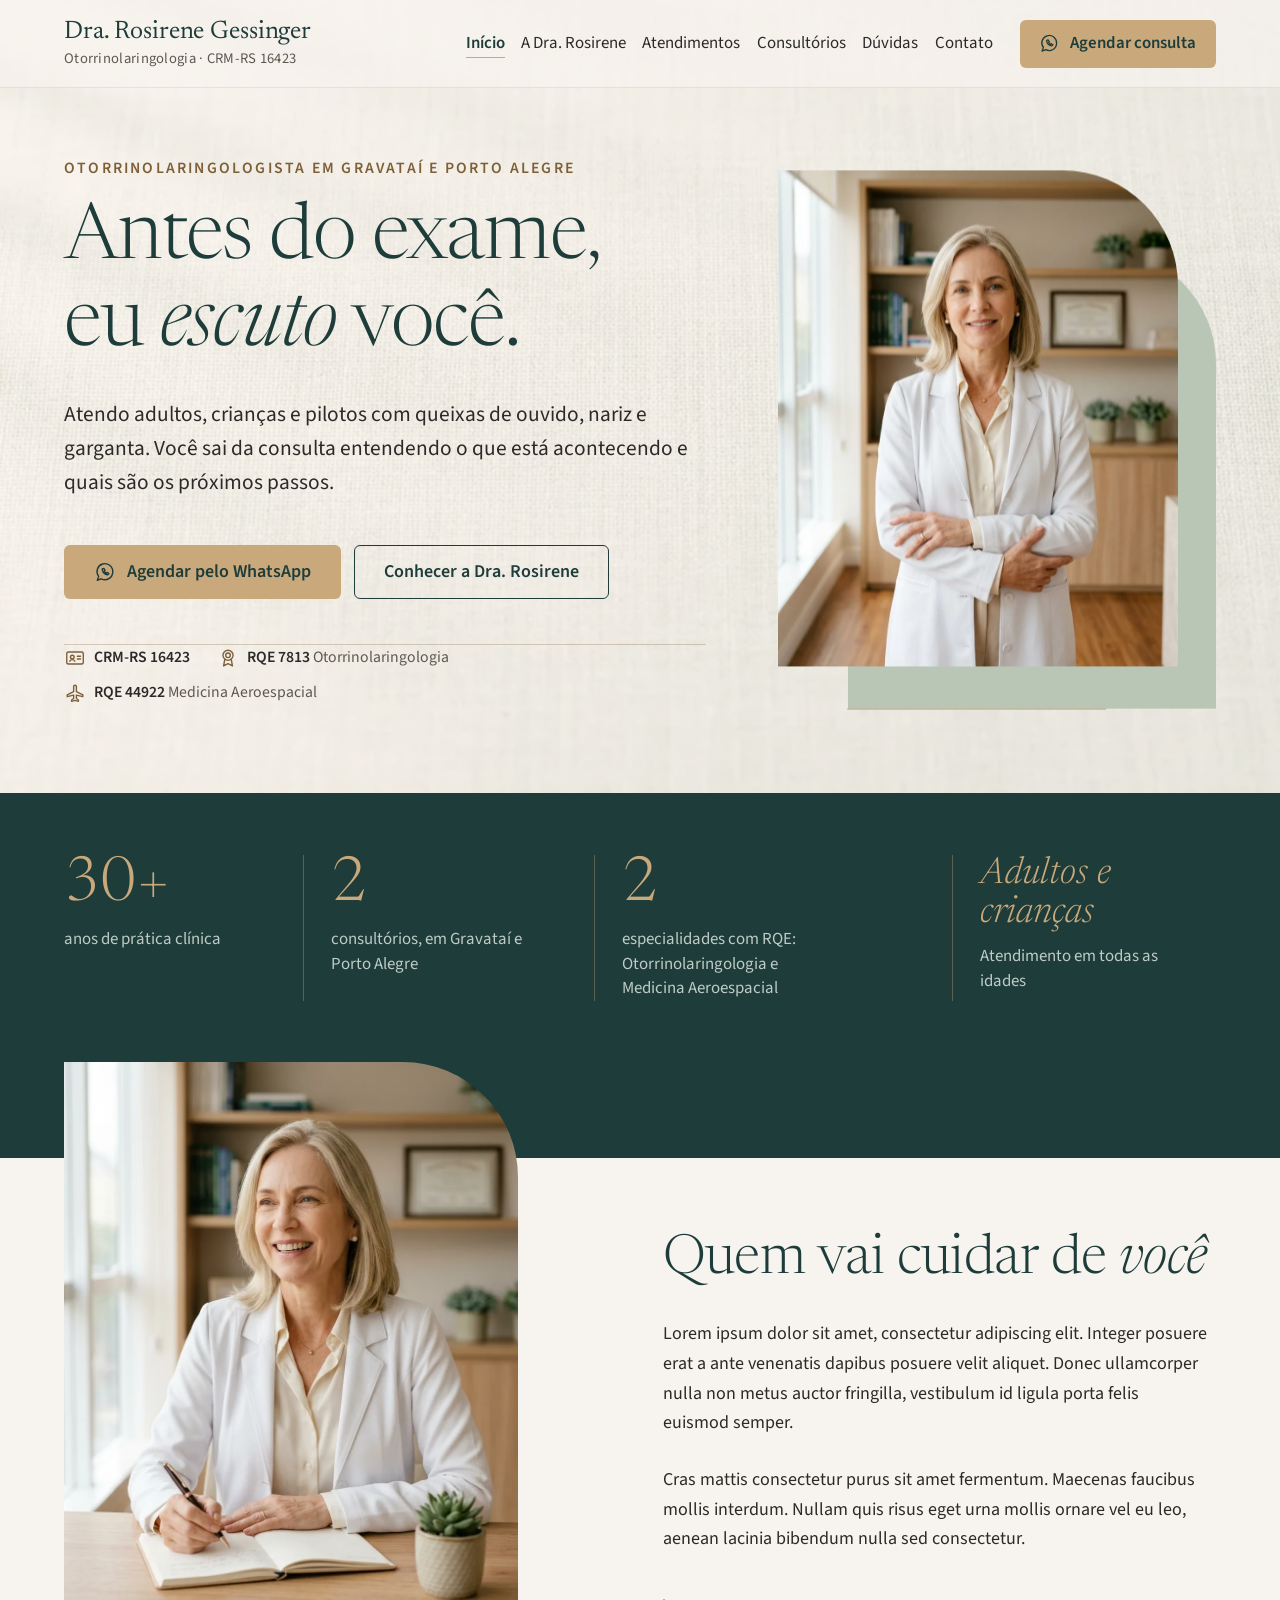
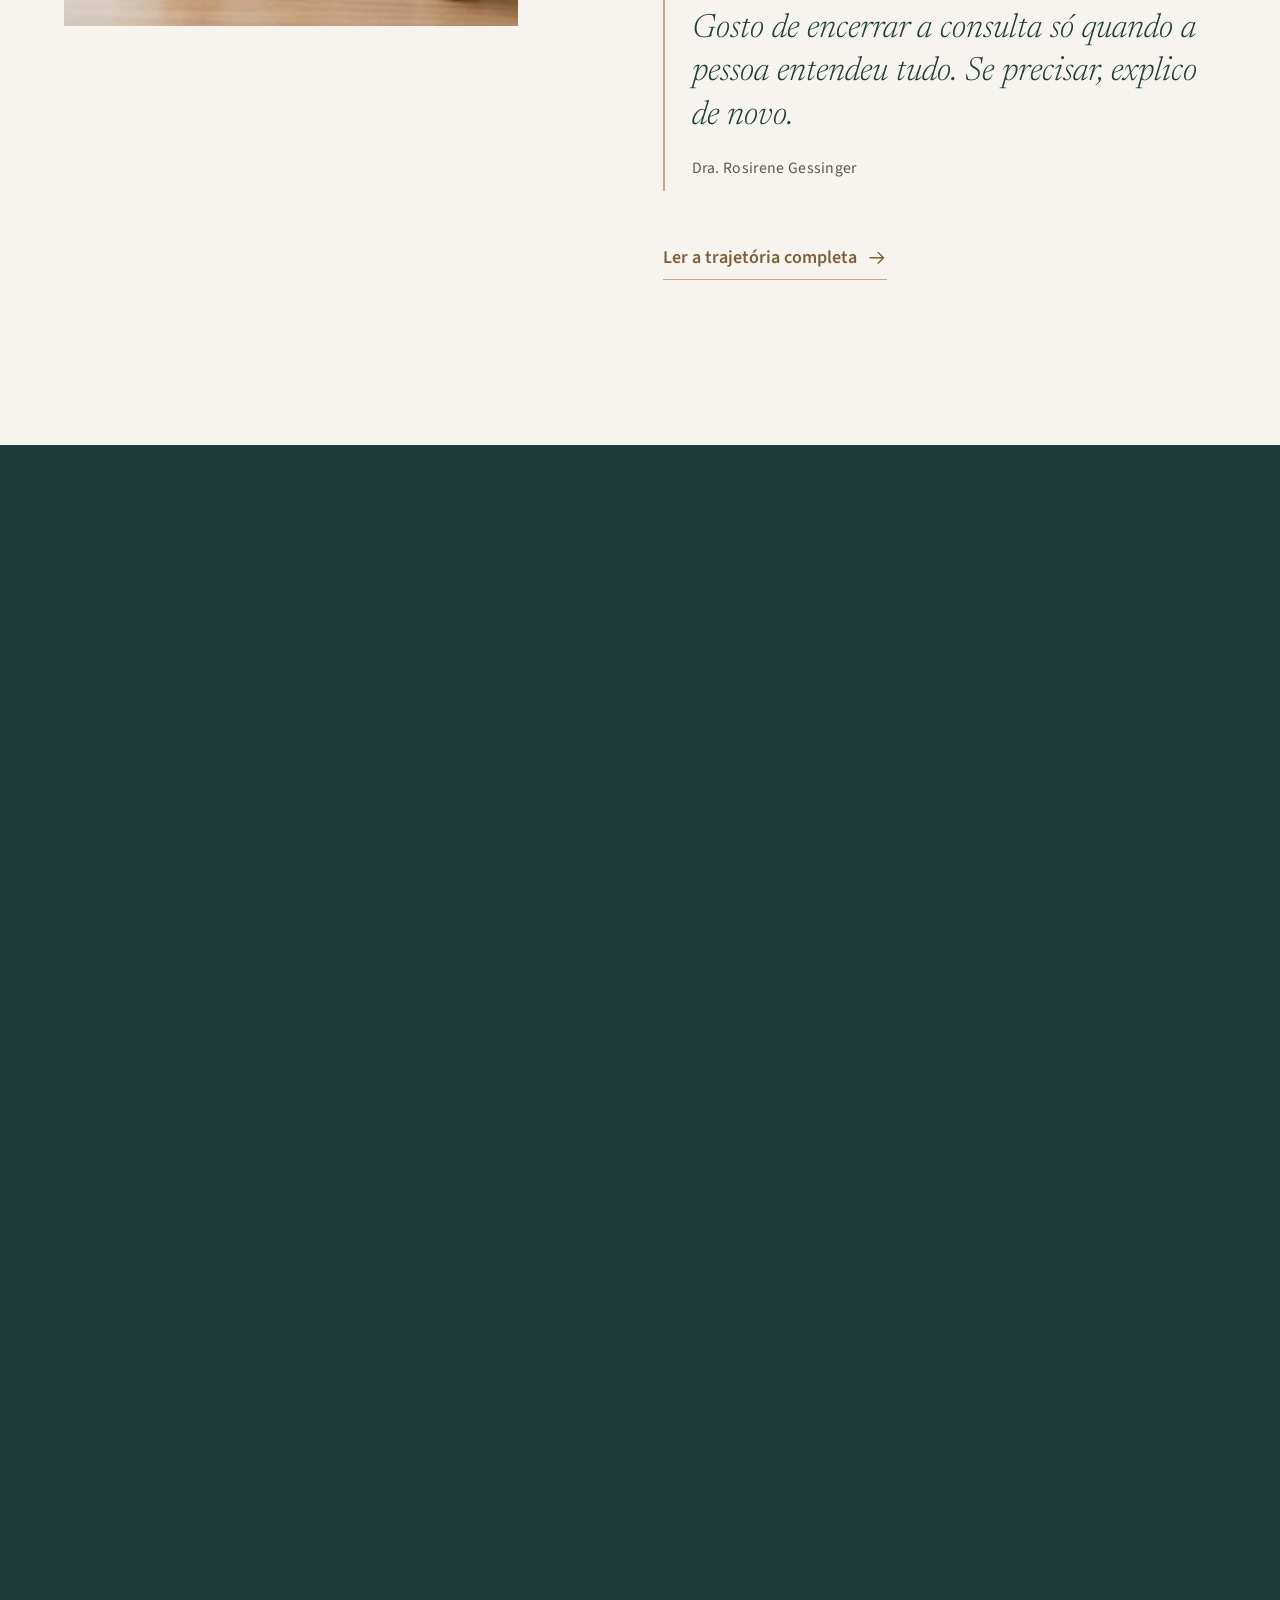
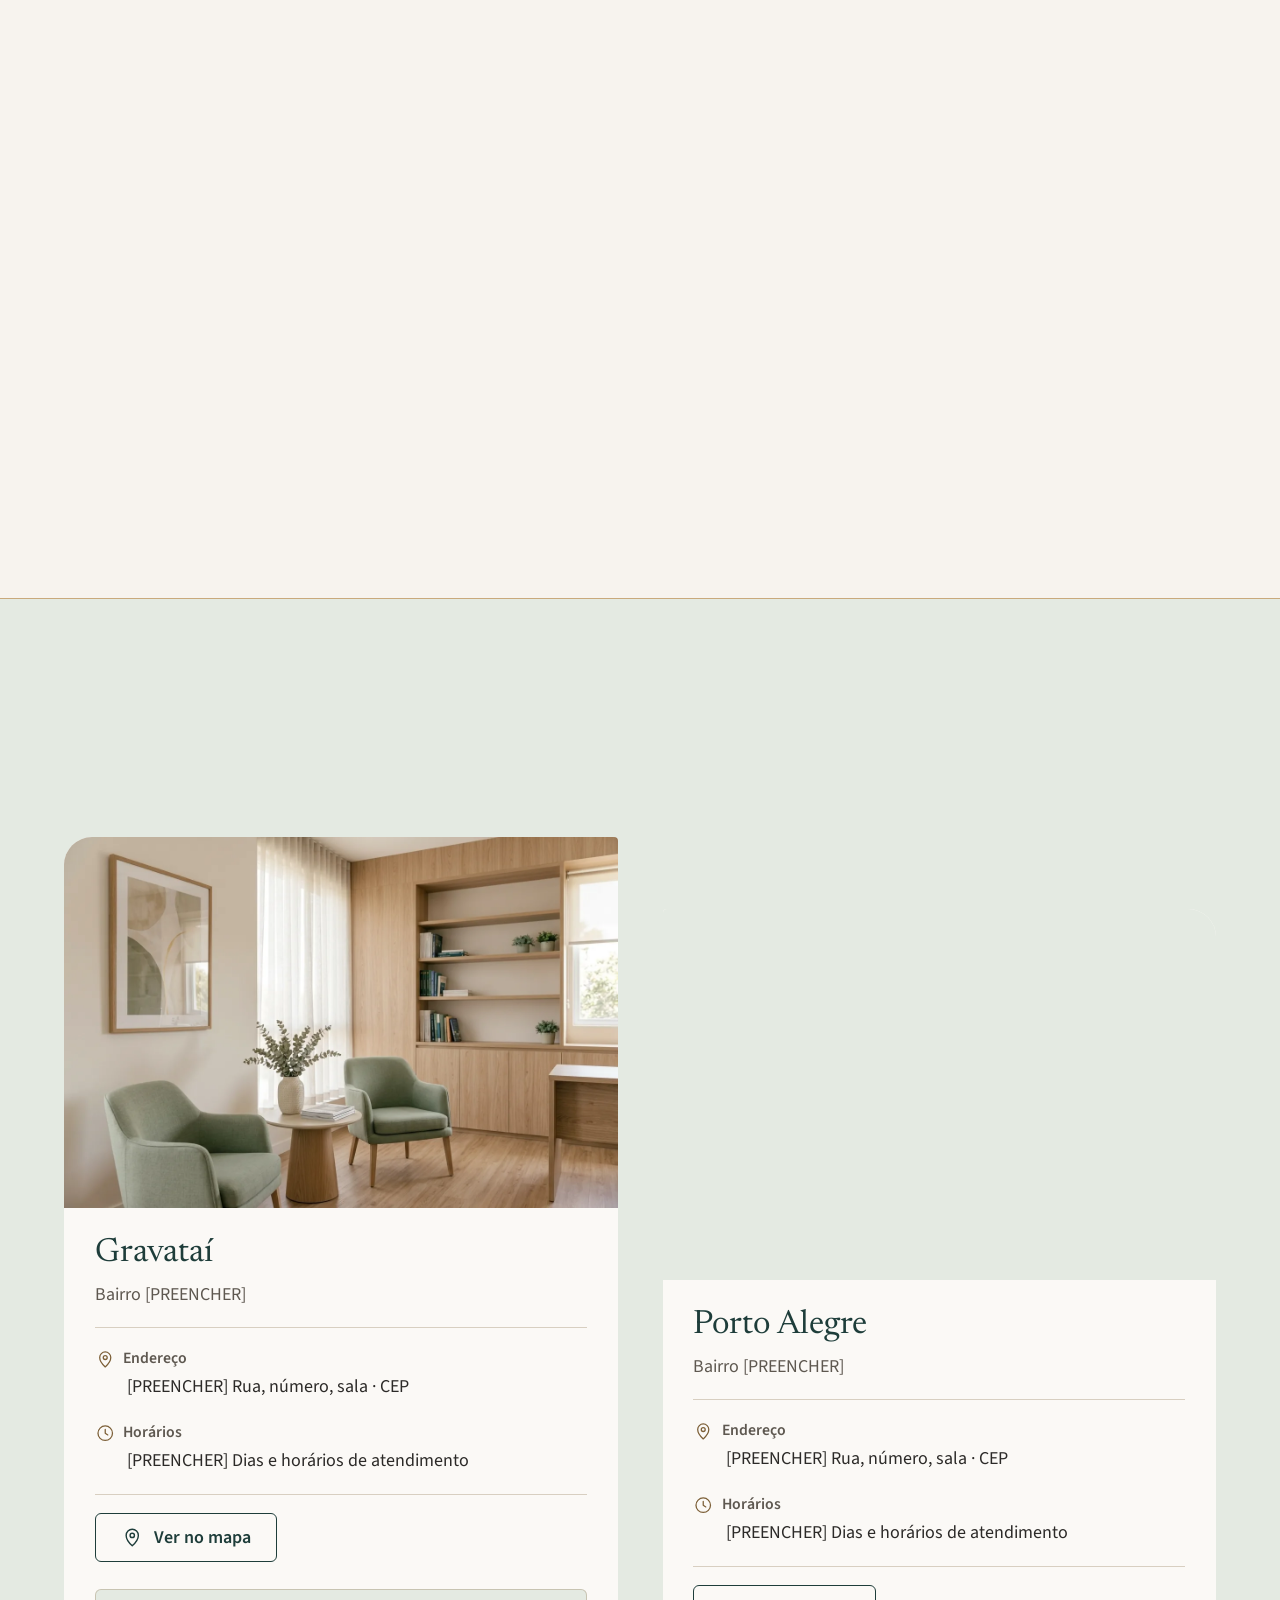
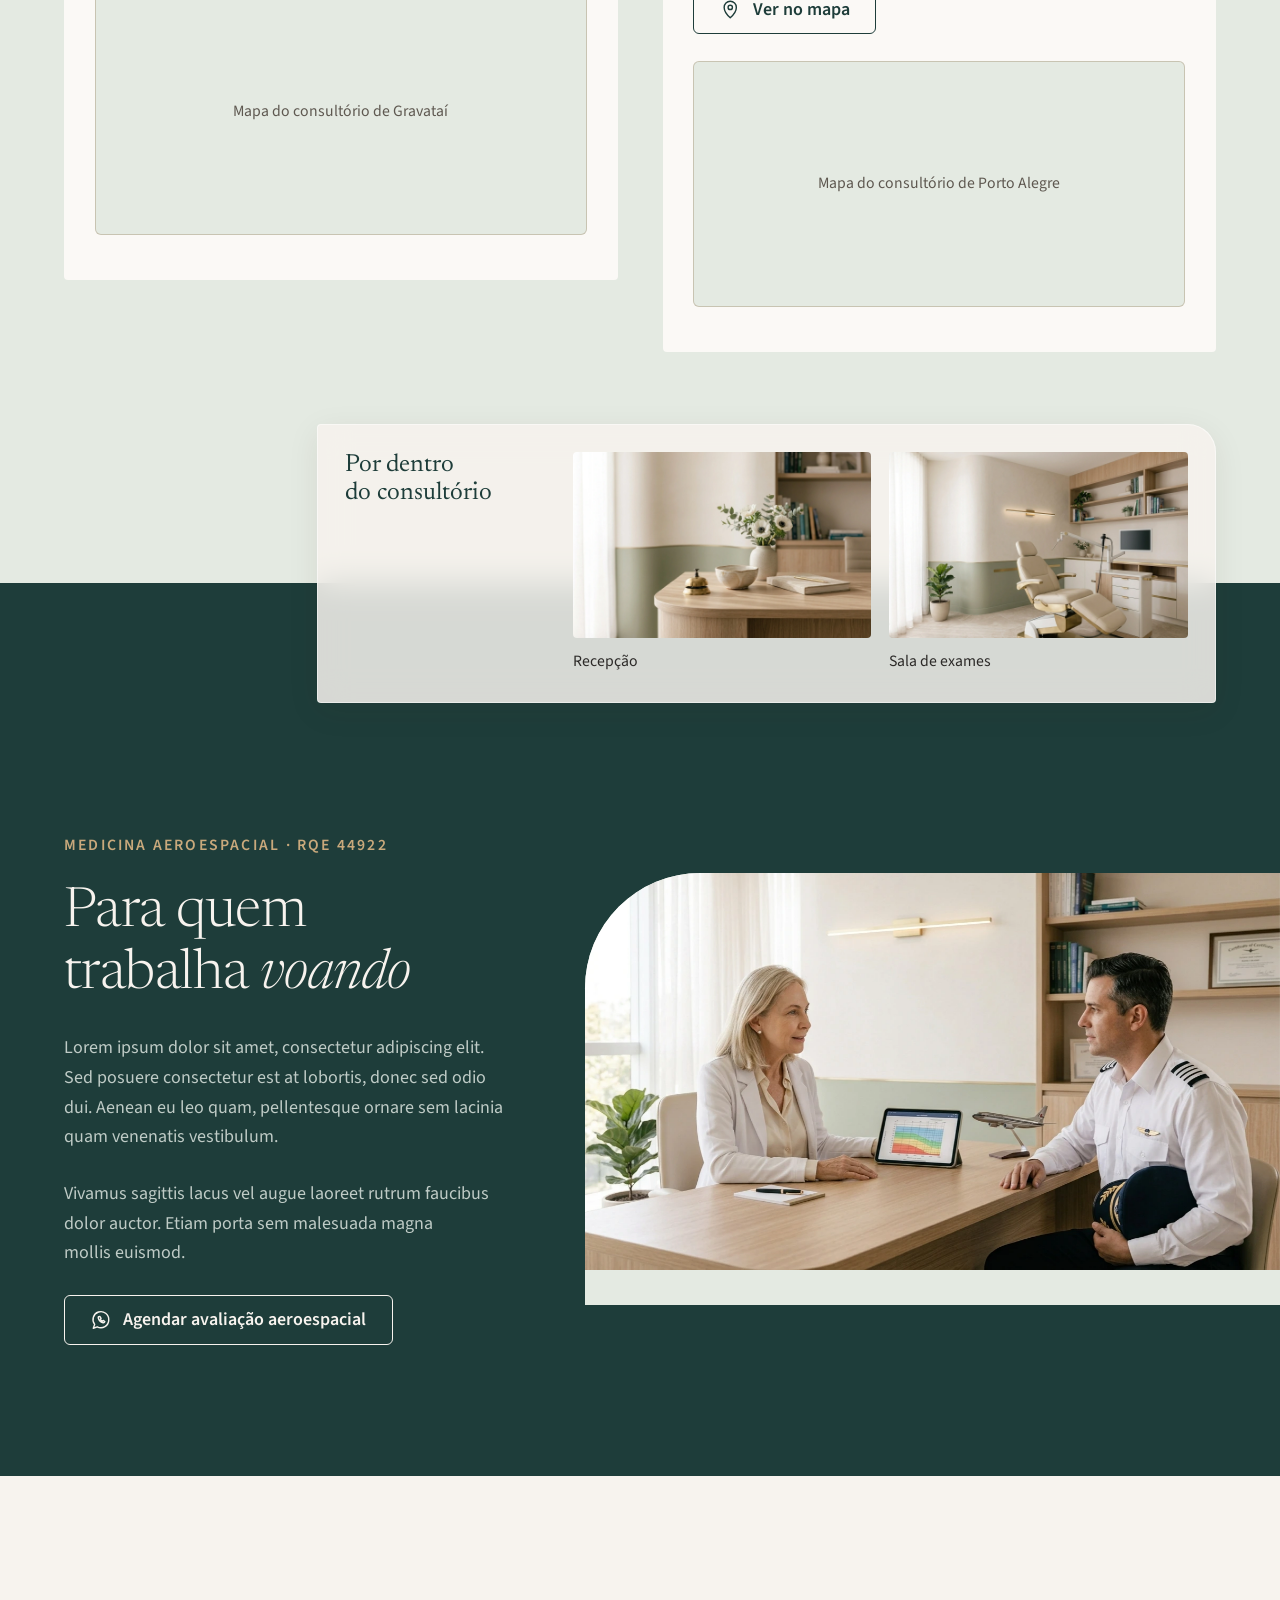
==== commit bb4126c8: "review: correções do code-review (standards e spec) - menu: corrida ao reabrir durante o fechamento," ====
--- a/index.html
+++ b/index.html
@@ -48,7 +48,7 @@
     "url": "https://[PREENCHER-DOMINIO]/",
     "image": "https://[PREENCHER-DOMINIO]/assets/img/og-image.jpg",
     "telephone": "[PREENCHER]",
-    "medicalSpecialty": "https://schema.org/Otolaryngologic",
+    "medicalSpecialty": ["https://schema.org/Otolaryngologic", "Medicina Aeroespacial"],
     "knowsAbout": ["Otorrinolaringologia", "Medicina Aeroespacial"],
     "identifier": [
       { "@type": "PropertyValue", "propertyID": "CRM-RS", "value": "16423" },
@@ -157,7 +157,11 @@
         Agendar consulta
         <span class="visually-hidden">(abre o WhatsApp)</span>
       </a>
-      <p class="mobile-menu__creds">CRM-RS 16423 · RQE 7813 · RQE 44922</p>
+      <ul class="mobile-menu__creds">
+        <li>CRM-RS 16423</li>
+        <li>RQE 7813 · Otorrinolaringologia</li>
+        <li>RQE 44922 · Medicina Aeroespacial</li>
+      </ul>
     </div>
   </div>
 
@@ -170,7 +174,7 @@
           <h1>Antes do exame, eu <em>escuto</em> você.</h1>
           <p class="lead hero__intro">Atendo adultos, crianças e pilotos com queixas de ouvido, nariz e garganta. Você sai da consulta entendendo o que está acontecendo e quais são os próximos passos.</p>
           <div class="hero__actions">
-            <a class="btn btn--primary btn--lg" href="https://wa.me/55DDDNUMERO?text=Ol%C3%A1!%20Vim%20pelo%20site%20da%20Dra.%20Rosirene%20e%20gostaria%20de%20agendar%20uma%20consulta." target="_blank" rel="noopener">
+            <a class="btn btn--primary btn--lg" href="https://wa.me/55DDDNUMERO?text=Ol%C3%A1!%20Estou%20no%20site%20da%20Dra.%20Rosirene%20e%20gostaria%20de%20agendar%20uma%20consulta." target="_blank" rel="noopener">
               <svg class="icon" aria-hidden="true"><use href="#i-whatsapp"/></svg>
               Agendar pelo WhatsApp
               <span class="visually-hidden">(abre o WhatsApp)</span>
@@ -308,6 +312,7 @@
       </div>
     </section>
 
+    <!-- CONFIRMAR COM A MÉDICA: depoimentos, ver Resolução CFM 2.336/2023 -->
     <section class="visit" id="consulta" aria-labelledby="consulta-titulo">
       <div class="container visit__top">
         <div class="visit__intro reveal">
@@ -477,7 +482,7 @@
     <section class="faq" id="duvidas" data-section aria-labelledby="duvidas-titulo">
       <div class="container faq__grid">
         <div class="faq__intro">
-          <h2 id="duvidas-titulo" class="reveal">Dúvidas frequentes</h2>
+          <h2 id="duvidas-titulo">Dúvidas frequentes</h2>
           <p class="muted">Não encontrou sua dúvida? <a href="#contato">Fale com o consultório</a>.</p>
         </div>
 
@@ -561,7 +566,7 @@
       <div class="container">
         <div class="insta__head reveal">
           <h2 id="instagram-titulo">Acompanhe no Instagram</h2>
-          <a class="insta__handle" href="https://www.instagram.com/drarosirenegessinger/" target="_blank" rel="noopener">
+          <a class="link-arrow" href="https://www.instagram.com/drarosirenegessinger/" target="_blank" rel="noopener">
             <svg class="icon" aria-hidden="true"><use href="#i-instagram"/></svg>
             @drarosirenegessinger
             <span class="visually-hidden">(abre o Instagram)</span>
@@ -621,7 +626,7 @@
         <div class="contact__info">
           <h2 id="contato-titulo" class="reveal">Fale com o consultório</h2>
           <p class="lead">O jeito mais rápido de agendar é pelo WhatsApp. Se preferir, deixe uma mensagem no formulário.</p>
-          <a class="btn btn--primary btn--lg" href="https://wa.me/55DDDNUMERO?text=Ol%C3%A1!%20Vim%20pelo%20site%20da%20Dra.%20Rosirene%20e%20gostaria%20de%20agendar%20uma%20consulta." target="_blank" rel="noopener">
+          <a class="btn btn--primary btn--lg" href="https://wa.me/55DDDNUMERO?text=Ol%C3%A1!%20Gostaria%20de%20agendar%20uma%20consulta%20com%20a%20Dra.%20Rosirene.%20Qual%20%C3%A9%20o%20pr%C3%B3ximo%20hor%C3%A1rio%20dispon%C3%ADvel%3F" target="_blank" rel="noopener">
             <svg class="icon" aria-hidden="true"><use href="#i-whatsapp"/></svg>
             Agendar pelo WhatsApp
             <span class="visually-hidden">(abre o WhatsApp)</span>
@@ -647,12 +652,12 @@
           <h3 class="contact-form__title">Deixe uma mensagem</h3>
           <div class="field">
             <label for="nome">Nome</label>
-            <input id="nome" name="nome" type="text" autocomplete="name" required aria-describedby="nome-erro">
+            <input id="nome" name="nome" type="text" autocomplete="name" required>
             <p class="field__error" id="nome-erro" hidden>Escreva seu nome.</p>
           </div>
           <div class="field">
             <label for="telefone">Telefone com DDD</label>
-            <input id="telefone" name="telefone" type="tel" inputmode="tel" autocomplete="tel" required aria-describedby="telefone-erro">
+            <input id="telefone" name="telefone" type="tel" inputmode="tel" autocomplete="tel" required>
             <p class="field__error" id="telefone-erro" hidden>Informe um telefone com DDD para o consultório retornar.</p>
           </div>
           <fieldset class="field choice">
@@ -685,7 +690,6 @@
       </div>
     </section>
 
-    <!-- CONFIRMAR COM A MÉDICA: depoimentos, ver Resolução CFM 2.336/2023 -->
   </main>
 
   <footer class="site-footer on-dark">
@@ -705,12 +709,12 @@
         </a>
       </div>
       <div class="site-footer__places">
-        <h2 class="site-footer__title">Consultórios</h2>
+        <h2 class="eyebrow site-footer__title">Consultórios</h2>
         <p><strong>Gravataí</strong><br>[PREENCHER] Endereço resumido</p>
         <p><strong>Porto Alegre</strong><br>[PREENCHER] Endereço resumido</p>
       </div>
       <nav class="site-footer__nav" aria-label="Rodapé">
-        <h2 class="site-footer__title">Páginas</h2>
+        <h2 class="eyebrow site-footer__title">Páginas</h2>
         <ul>
           <li><a href="index.html">Início</a></li>
           <li><a href="sobre.html">A Dra. Rosirene</a></li>
--- a/assets/css/tokens.css
+++ b/assets/css/tokens.css
@@ -16,6 +16,9 @@
   --line: rgba(125, 96, 56, 0.28);
   --line-strong: #C9A97C;
   --field-border: #8A8074;
+  --field-bg: #FFFDFA;
+  --error: #9A3B2E;
+  --line-on-dark: rgba(201, 169, 124, 0.35);
 
   /* Vidro */
   --glass-bg: rgba(247, 243, 238, 0.65);
--- a/assets/css/base.css
+++ b/assets/css/base.css
@@ -290,7 +290,7 @@
 .media {
   position: relative;
   overflow: hidden;
-  background: linear-gradient(160deg, var(--sage) 0%, var(--sage-deep) 100%);
+  background: var(--sage);
 }
 
 .media > picture {
--- a/assets/css/components.css
+++ b/assets/css/components.css
@@ -77,7 +77,7 @@
 }
 
 .btn--sm {
-  min-height: 44px;
+  min-height: 48px;
   padding: 0.5em 1.1em;
   font-size: 0.9375rem;
 }
@@ -127,12 +127,6 @@
     box-shadow var(--dur-fast) ease;
 }
 
-@supports not ((backdrop-filter: blur(1px)) or (-webkit-backdrop-filter: blur(1px))) {
-  .site-header {
-    background: var(--glass-bg-solid);
-  }
-}
-
 /* No topo o header está sobre o off-white liso, onde vidro não aparece e só custa pintura.
    O blur entra ao rolar, quando passa sobre fotos e cores. Mais opaco para o texto secundário manter AA. */
 .site-header.is-compact {
@@ -141,7 +135,14 @@
   backdrop-filter: var(--glass-blur);
   height: var(--header-h-compact);
   border-bottom-color: var(--line);
-  box-shadow: 0 6px 24px rgba(60, 40, 20, 0.06);
+  box-shadow: var(--shadow-warm);
+}
+
+@supports not ((backdrop-filter: blur(1px)) or (-webkit-backdrop-filter: blur(1px))) {
+  .site-header,
+  .site-header.is-compact {
+    background: var(--glass-bg-solid);
+  }
 }
 
 .site-header__inner {
@@ -273,10 +274,6 @@
   z-index: 150;
 }
 
-.mobile-menu[hidden] {
-  display: none;
-}
-
 .mobile-menu__overlay {
   position: absolute;
   inset: 0;
@@ -347,8 +344,10 @@
 }
 
 .mobile-menu__creds {
+  display: grid;
+  gap: 0.15rem;
   font-size: var(--fs-small);
-  color: var(--ink-soft);
+  color: var(--ink);
 }
 
 /* Citação */
@@ -476,7 +475,6 @@
 @media (hover: hover) {
   .service-card:hover {
     transform: translateY(-4px);
-    box-shadow: 0 14px 36px rgba(60, 40, 20, 0.12);
   }
 
   .service-card:hover::before {
@@ -597,7 +595,7 @@
   padding: 0.7em 0.9em;
   border: 1px solid var(--field-border);
   border-radius: var(--radius-control);
-  background: #FFFDFA;
+  background: var(--field-bg);
   color: var(--ink);
   line-height: 1.4;
   transition: border-color var(--dur-fast) ease;
@@ -621,12 +619,12 @@
 }
 
 .field input[aria-invalid="true"] {
-  border-color: #9A3B2E;
+  border-color: var(--error);
 }
 
 .field__error {
   font-size: var(--fs-small);
-  color: #9A3B2E;
+  color: var(--error);
   font-weight: 600;
 }
 
@@ -657,7 +655,7 @@
   padding: 0.5em;
   border: 1px solid var(--field-border);
   border-radius: var(--radius-control);
-  background: #FFFDFA;
+  background: var(--field-bg);
   font-weight: 600;
   text-align: center;
   cursor: pointer;
@@ -700,10 +698,6 @@
   background: var(--sage);
 }
 
-.contact-form__success[hidden] {
-  display: none;
-}
-
 .contact-form__success .icon {
   width: 1.8rem;
   height: 1.8rem;
@@ -740,7 +734,7 @@
   display: grid;
   gap: var(--space-4) var(--space-3);
   padding-bottom: var(--space-4);
-  border-bottom: 1px solid rgba(201, 169, 124, 0.35);
+  border-bottom: 1px solid var(--line-on-dark);
 }
 
 .site-footer__name {
@@ -760,12 +754,6 @@
 
 .site-footer__title {
   margin-bottom: var(--space-2);
-  font-family: var(--font-sans);
-  font-size: var(--fs-small);
-  font-weight: 600;
-  letter-spacing: 0.14em;
-  text-transform: uppercase;
-  color: var(--champagne);
 }
 
 .site-footer__places p + p {
@@ -867,7 +855,7 @@
   color: var(--on-dark);
   text-decoration: none;
   font-weight: 600;
-  box-shadow: 0 8px 24px rgba(21, 44, 42, 0.22);
+  box-shadow: var(--shadow-warm);
 }
 
 .whats-float .icon {
--- a/assets/css/pages.css
+++ b/assets/css/pages.css
@@ -155,7 +155,7 @@
 
   .trust__item + .trust__item {
     padding-left: var(--space-3);
-    border-left: 1px solid rgba(201, 169, 124, 0.35);
+    border-left: 1px solid var(--line-on-dark);
   }
 }
 
@@ -541,7 +541,7 @@
   border: 1px solid var(--line);
   border-radius: var(--radius-control);
   overflow: hidden;
-  background: linear-gradient(160deg, var(--sage) 0%, #D5DDD2 100%);
+  background: var(--sage);
 }
 
 .office__map-label {
@@ -750,17 +750,6 @@
   justify-content: space-between;
   gap: var(--space-2);
   margin-bottom: var(--space-4);
-}
-
-.insta__handle {
-  display: inline-flex;
-  align-items: center;
-  gap: 0.5em;
-  min-height: 44px;
-  font-weight: 600;
-  color: var(--champagne-ink);
-  text-decoration: none;
-  border-bottom: 1px solid var(--line-strong);
 }
 
 .insta__grid {
@@ -1124,15 +1113,6 @@
   gap: var(--space-3);
 }
 
-.philosophy__title {
-  font-family: var(--font-sans);
-  font-size: var(--fs-small);
-  font-weight: 600;
-  letter-spacing: 0.14em;
-  text-transform: uppercase;
-  color: var(--champagne-ink);
-}
-
 .philosophy__quote {
   padding-left: var(--space-3);
   border-left: 2px solid var(--champagne);
@@ -1339,11 +1319,11 @@
 /* Seções abaixo da dobra: o navegador pula layout e pintura até elas chegarem perto da tela.
    As alturas estimadas vêm da medição real, para as âncoras do menu caírem no lugar certo.
    .offices e .aero ficam de fora: a galeria de vidro invade a seção seguinte e seria cortada. */
-.services { --cis: 1350px; }
-.visit { --cis: 1000px; }
-.faq { --cis: 850px; }
-.insta { --cis: 560px; }
-.contact { --cis: 1150px; }
+.services { --cv-estimate: 1350px; }
+.visit { --cv-estimate: 1000px; }
+.faq { --cv-estimate: 850px; }
+.insta { --cv-estimate: 560px; }
+.contact { --cv-estimate: 1150px; }
 
 .services,
 .visit,
@@ -1351,13 +1331,13 @@
 .insta,
 .contact {
   content-visibility: auto;
-  contain-intrinsic-size: auto var(--cis);
+  contain-intrinsic-size: auto var(--cv-estimate);
 }
 
 @media (max-width: 767px) {
-  .services { --cis: 2000px; }
-  .visit { --cis: 1270px; }
-  .faq { --cis: 1050px; }
-  .insta { --cis: 620px; }
-  .contact { --cis: 1690px; }
-}
+  .services { --cv-estimate: 2000px; }
+  .visit { --cv-estimate: 1270px; }
+  .faq { --cv-estimate: 1050px; }
+  .insta { --cv-estimate: 620px; }
+  .contact { --cv-estimate: 1690px; }
+}
